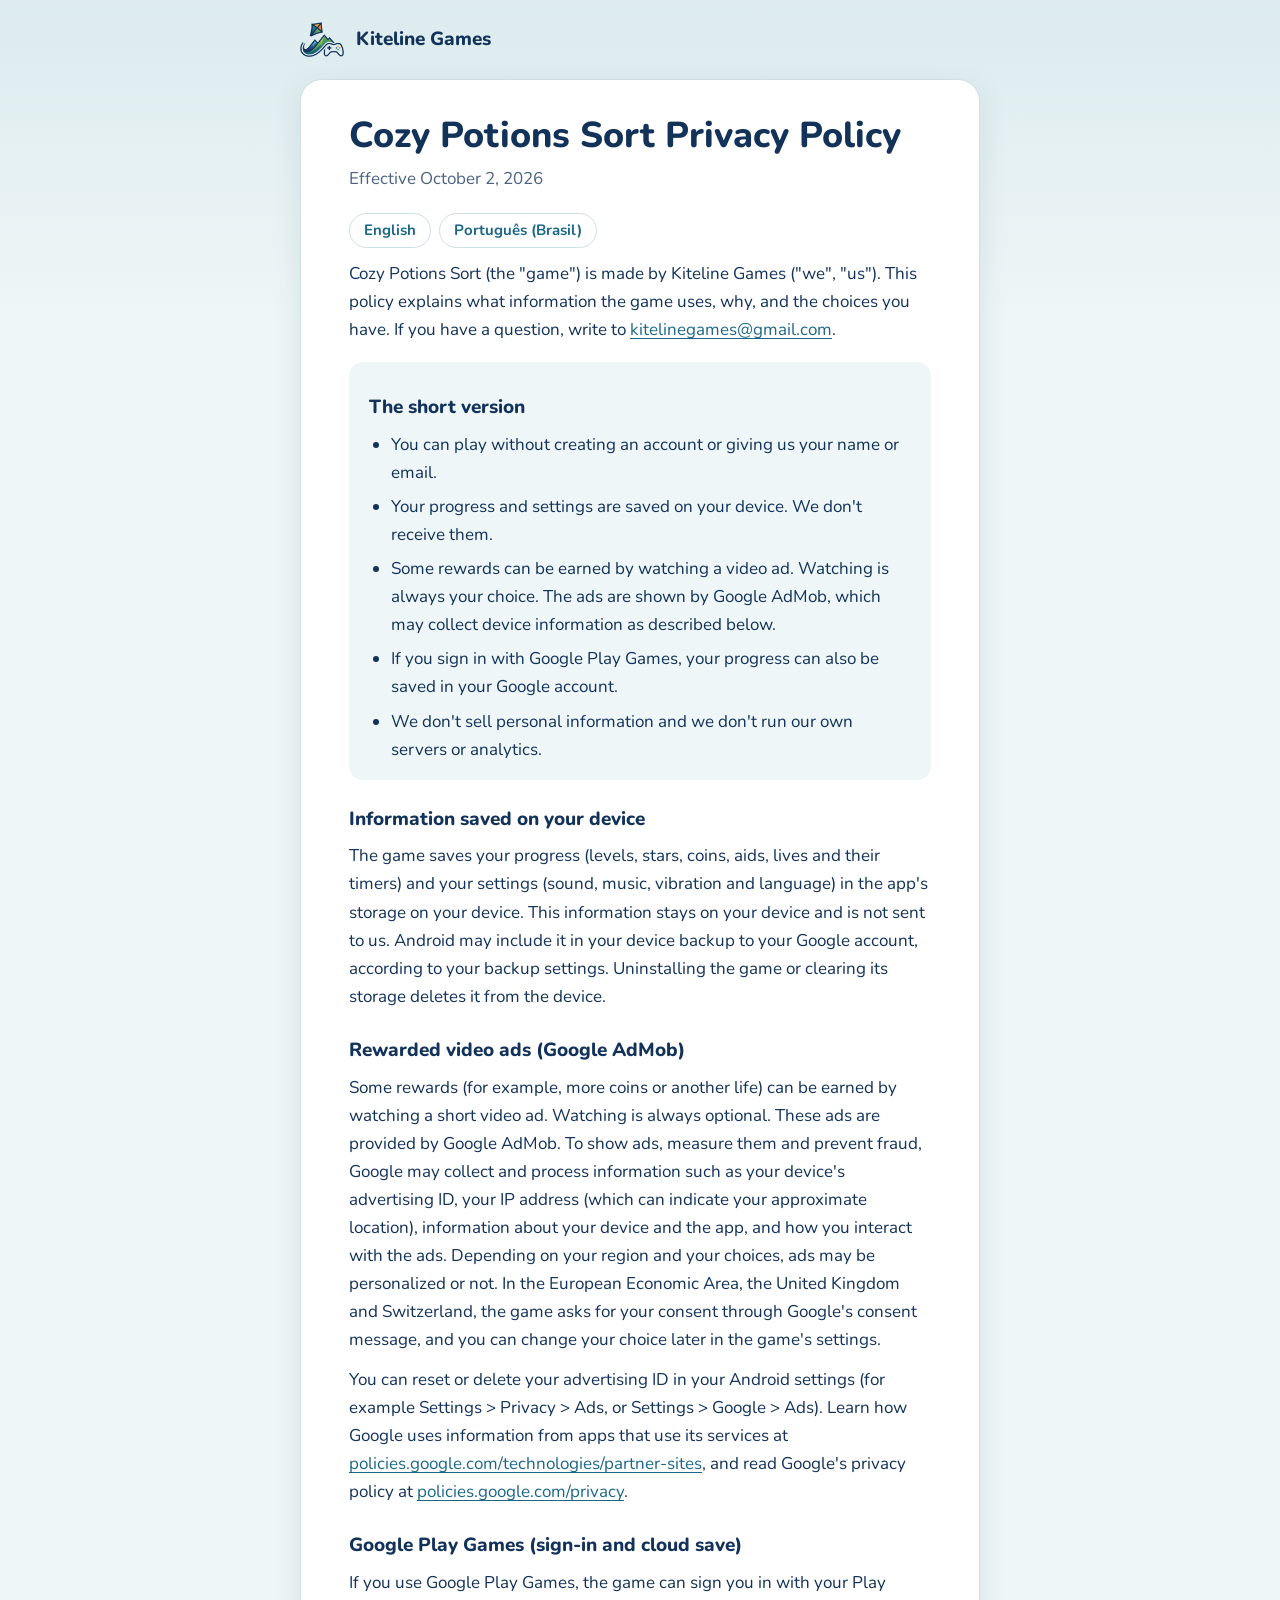
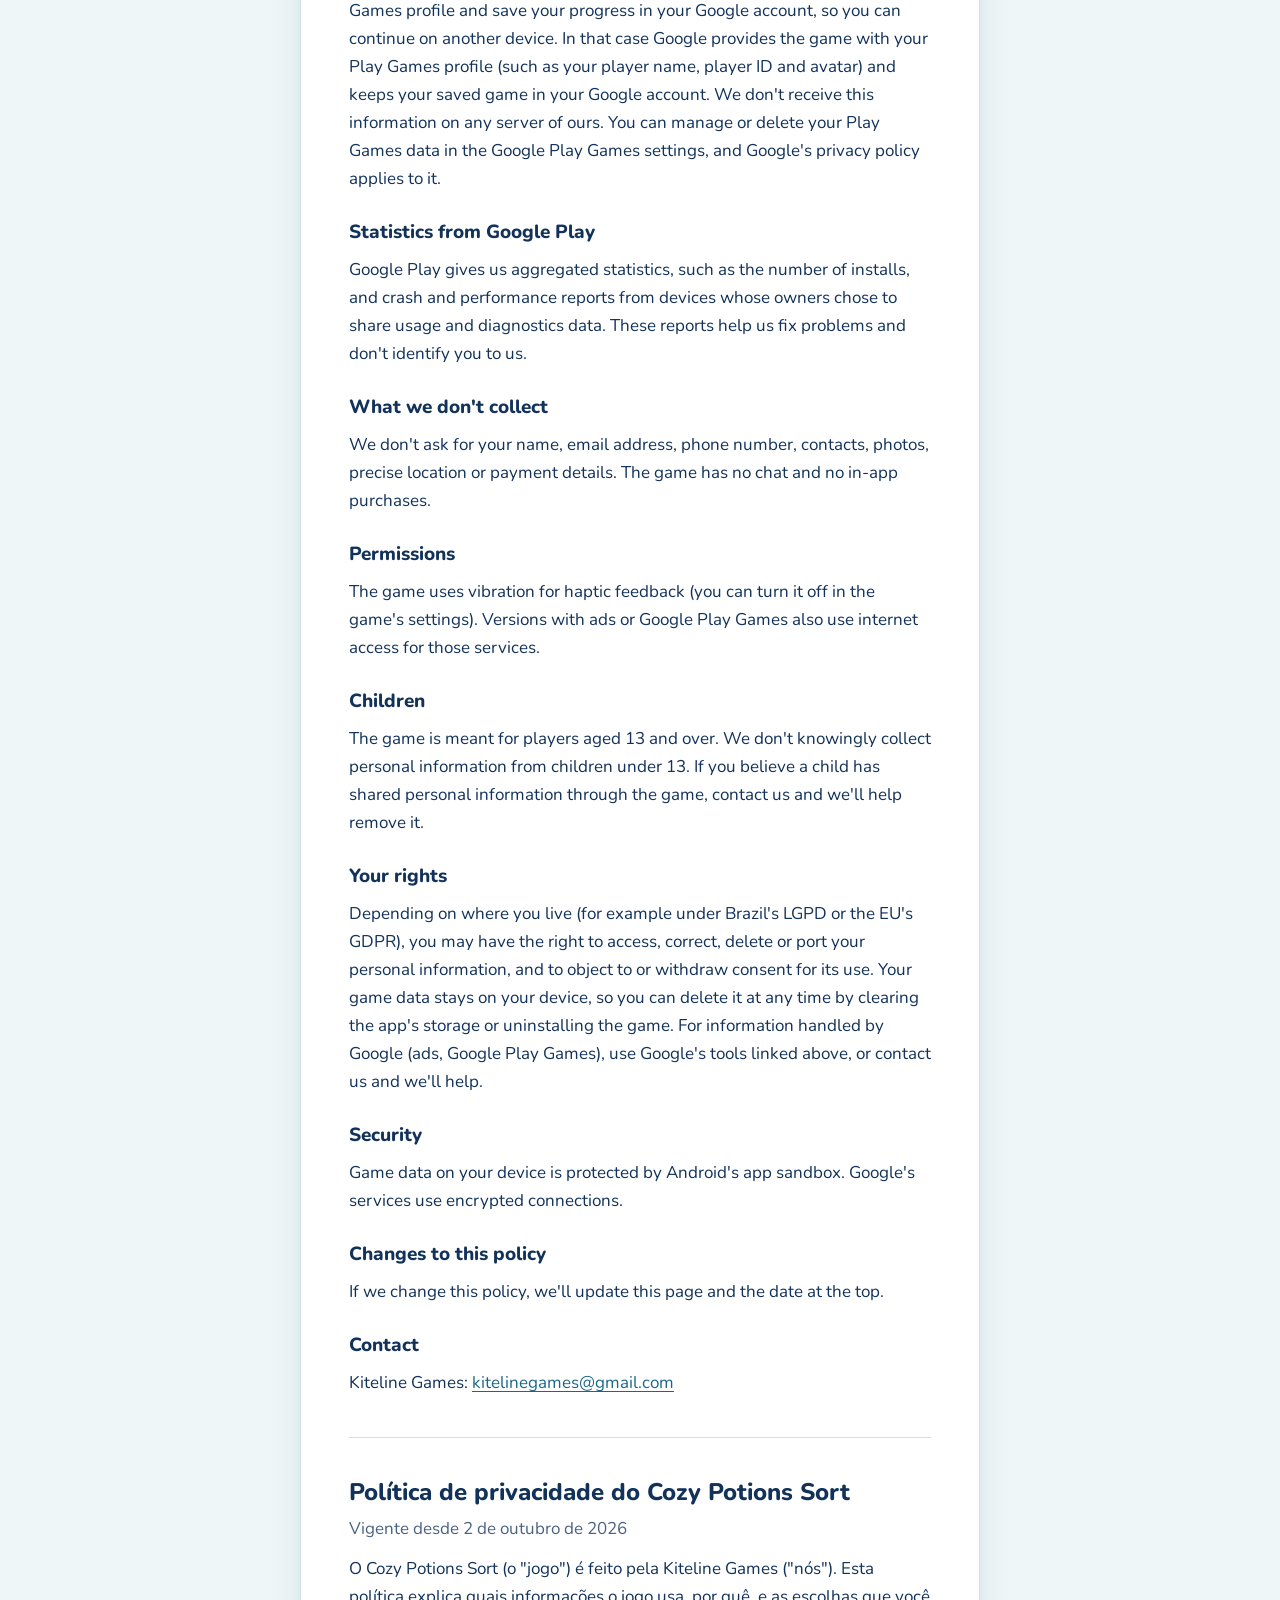
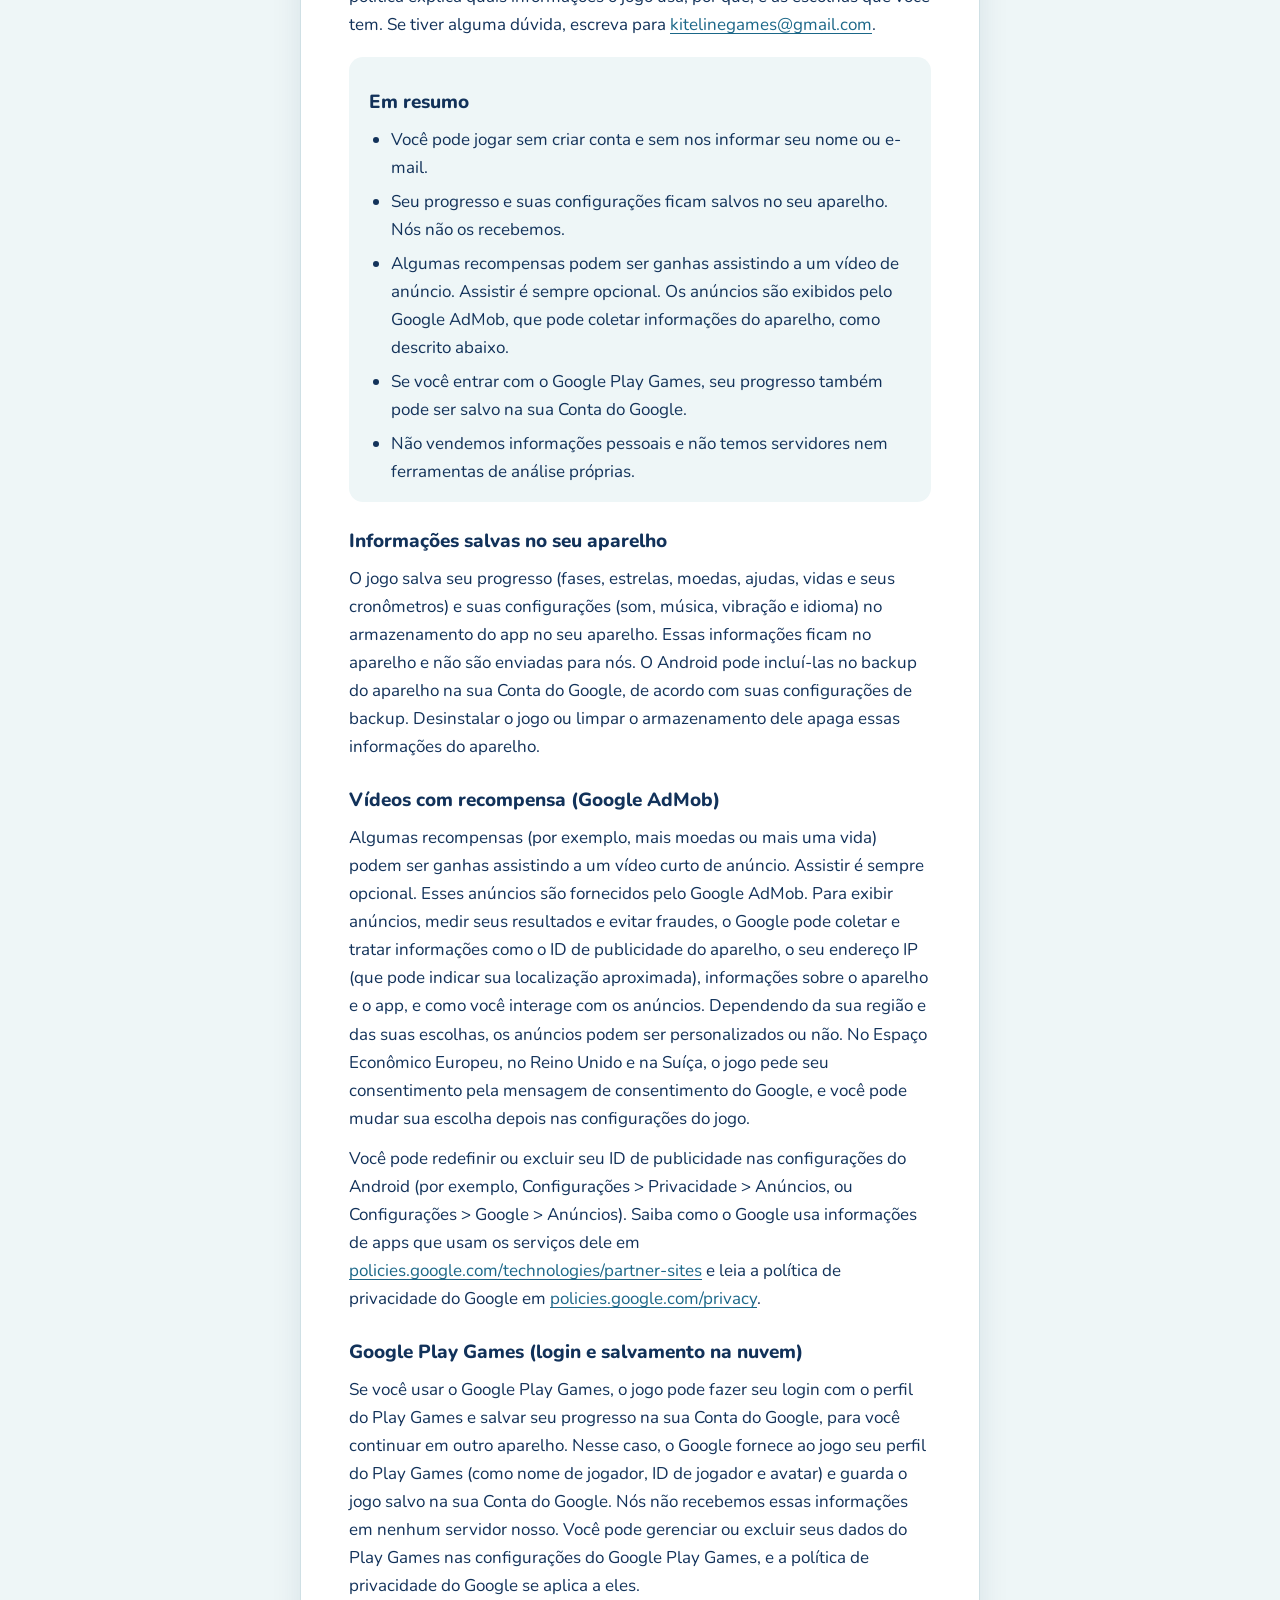
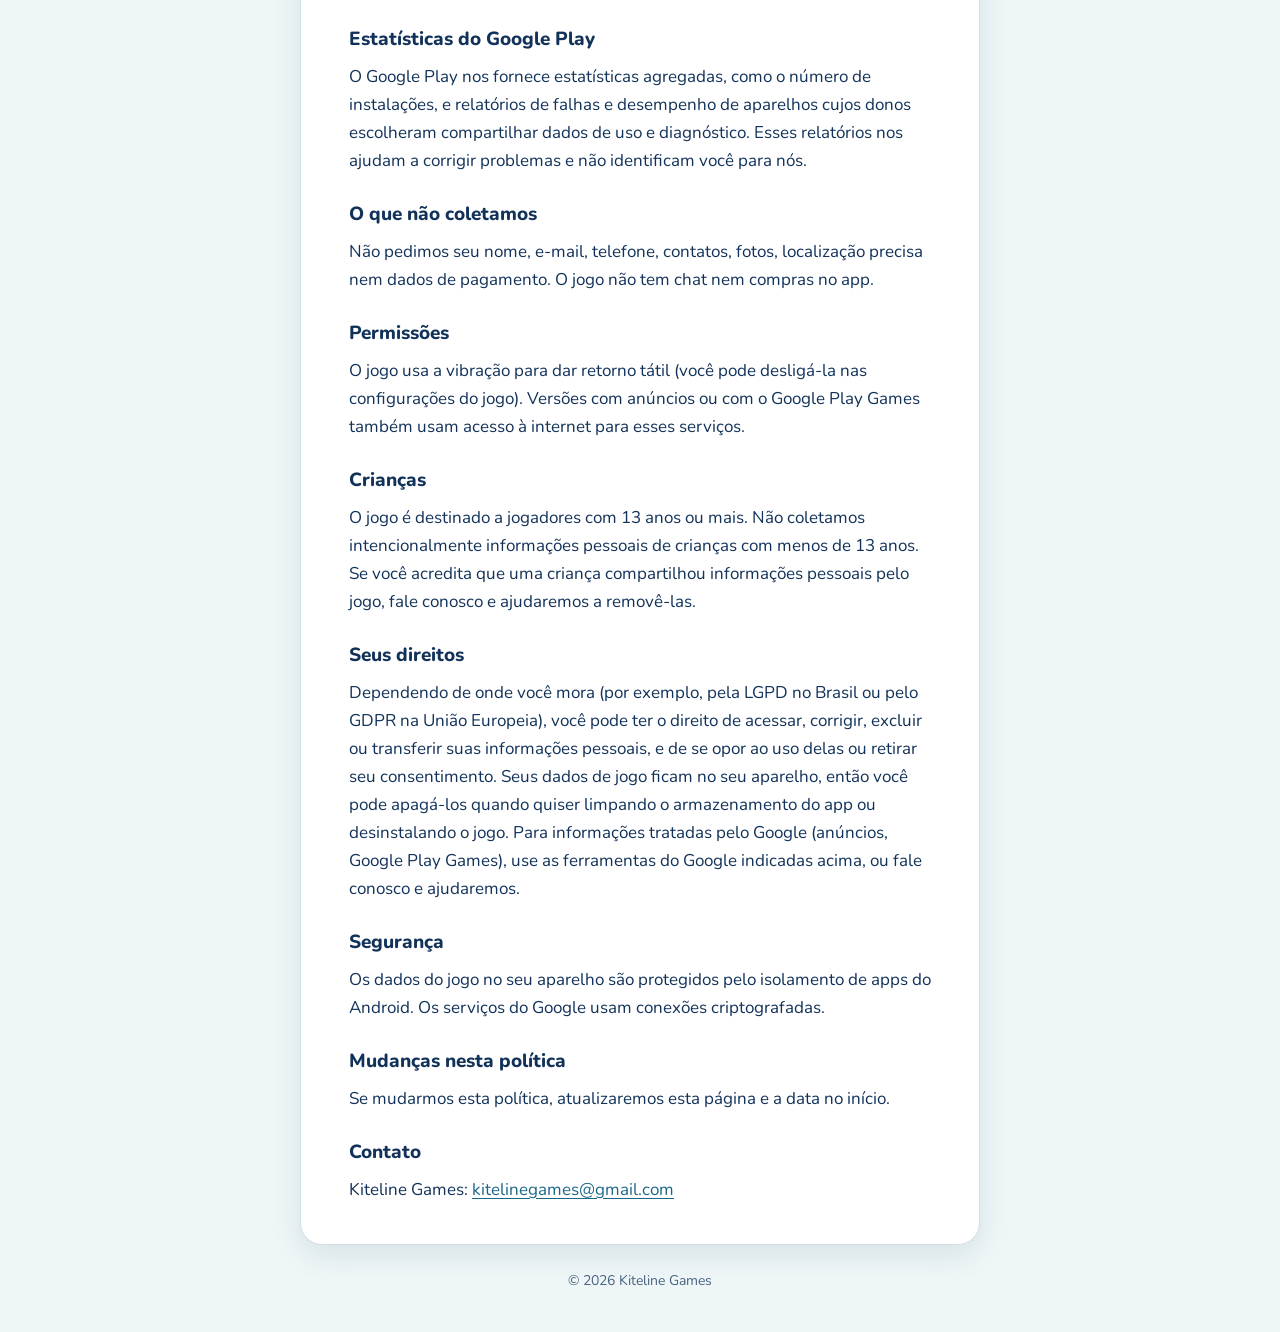
==== cozy-potions-sort/privacy.html @ bf302b7e "Add files via upload" ====
<!doctype html>
<html lang="en">
<head>
<meta charset="utf-8">
<meta name="viewport" content="width=device-width, initial-scale=1">
<title>Cozy Potions Sort Privacy Policy</title>
<meta name="description" content="Privacy policy of Cozy Potions Sort, a game by Kiteline Games. Política de privacidade em português.">
<link rel="icon" href="../favicon.png" type="image/png">
<link rel="stylesheet" href="../assets/site.css">
</head>
<body>
<div class="wrap narrow">
  <nav class="top"><img src="../assets/kiteline-mark.webp" width="44" height="35" alt=""><a href="../">Kiteline Games</a></nav>
  <main class="doc">
    <section id="en" lang="en">
      <h1>Cozy Potions Sort Privacy Policy</h1>
      <p class="date">Effective October 2, 2026</p>
      <div class="lang"><a href="#en">English</a><a href="#pt" hreflang="pt-BR" lang="pt-BR">Português (Brasil)</a></div>

      <p>Cozy Potions Sort (the "game") is made by Kiteline Games ("we", "us"). This policy explains what information the game uses, why, and the choices you have. If you have a question, write to <a href="mailto:kitelinegames@gmail.com">kitelinegames@gmail.com</a>.</p>

      <div class="summary">
        <h3>The short version</h3>
        <ul>
          <li>You can play without creating an account or giving us your name or email.</li>
          <li>Your progress and settings are saved on your device. We don't receive them.</li>
          <li>Some rewards can be earned by watching a video ad. Watching is always your choice. The ads are shown by Google AdMob, which may collect device information as described below.</li>
          <li>If you sign in with Google Play Games, your progress can also be saved in your Google account.</li>
          <li>We don't sell personal information and we don't run our own servers or analytics.</li>
        </ul>
      </div>

      <h3>Information saved on your device</h3>
      <p>The game saves your progress (levels, stars, coins, aids, lives and their timers) and your settings (sound, music, vibration and language) in the app's storage on your device. This information stays on your device and is not sent to us. Android may include it in your device backup to your Google account, according to your backup settings. Uninstalling the game or clearing its storage deletes it from the device.</p>

      <h3>Rewarded video ads (Google AdMob)</h3>
      <p>Some rewards (for example, more coins or another life) can be earned by watching a short video ad. Watching is always optional. These ads are provided by Google AdMob. To show ads, measure them and prevent fraud, Google may collect and process information such as your device's advertising ID, your IP address (which can indicate your approximate location), information about your device and the app, and how you interact with the ads. Depending on your region and your choices, ads may be personalized or not. In the European Economic Area, the United Kingdom and Switzerland, the game asks for your consent through Google's consent message, and you can change your choice later in the game's settings.</p>
      <p>You can reset or delete your advertising ID in your Android settings (for example Settings &gt; Privacy &gt; Ads, or Settings &gt; Google &gt; Ads). Learn how Google uses information from apps that use its services at <a href="https://policies.google.com/technologies/partner-sites">policies.google.com/technologies/partner-sites</a>, and read Google's privacy policy at <a href="https://policies.google.com/privacy">policies.google.com/privacy</a>.</p>

      <h3>Google Play Games (sign-in and cloud save)</h3>
      <p>If you use Google Play Games, the game can sign you in with your Play Games profile and save your progress in your Google account, so you can continue on another device. In that case Google provides the game with your Play Games profile (such as your player name, player ID and avatar) and keeps your saved game in your Google account. We don't receive this information on any server of ours. You can manage or delete your Play Games data in the Google Play Games settings, and Google's privacy policy applies to it.</p>

      <h3>Statistics from Google Play</h3>
      <p>Google Play gives us aggregated statistics, such as the number of installs, and crash and performance reports from devices whose owners chose to share usage and diagnostics data. These reports help us fix problems and don't identify you to us.</p>

      <h3>What we don't collect</h3>
      <p>We don't ask for your name, email address, phone number, contacts, photos, precise location or payment details. The game has no chat and no in-app purchases.</p>

      <h3>Permissions</h3>
      <p>The game uses vibration for haptic feedback (you can turn it off in the game's settings). Versions with ads or Google Play Games also use internet access for those services.</p>

      <h3>Children</h3>
      <p>The game is meant for players aged 13 and over. We don't knowingly collect personal information from children under 13. If you believe a child has shared personal information through the game, contact us and we'll help remove it.</p>

      <h3>Your rights</h3>
      <p>Depending on where you live (for example under Brazil's LGPD or the EU's GDPR), you may have the right to access, correct, delete or port your personal information, and to object to or withdraw consent for its use. Your game data stays on your device, so you can delete it at any time by clearing the app's storage or uninstalling the game. For information handled by Google (ads, Google Play Games), use Google's tools linked above, or contact us and we'll help.</p>

      <h3>Security</h3>
      <p>Game data on your device is protected by Android's app sandbox. Google's services use encrypted connections.</p>

      <h3>Changes to this policy</h3>
      <p>If we change this policy, we'll update this page and the date at the top.</p>

      <h3>Contact</h3>
      <p>Kiteline Games: <a href="mailto:kitelinegames@gmail.com">kitelinegames@gmail.com</a></p>
    </section>

    <section id="pt" lang="pt-BR">
      <h2>Política de privacidade do Cozy Potions Sort</h2>
      <p class="date">Vigente desde 2 de outubro de 2026</p>

      <p>O Cozy Potions Sort (o "jogo") é feito pela Kiteline Games ("nós"). Esta política explica quais informações o jogo usa, por quê, e as escolhas que você tem. Se tiver alguma dúvida, escreva para <a href="mailto:kitelinegames@gmail.com">kitelinegames@gmail.com</a>.</p>

      <div class="summary">
        <h3>Em resumo</h3>
        <ul>
          <li>Você pode jogar sem criar conta e sem nos informar seu nome ou e-mail.</li>
          <li>Seu progresso e suas configurações ficam salvos no seu aparelho. Nós não os recebemos.</li>
          <li>Algumas recompensas podem ser ganhas assistindo a um vídeo de anúncio. Assistir é sempre opcional. Os anúncios são exibidos pelo Google AdMob, que pode coletar informações do aparelho, como descrito abaixo.</li>
          <li>Se você entrar com o Google Play Games, seu progresso também pode ser salvo na sua Conta do Google.</li>
          <li>Não vendemos informações pessoais e não temos servidores nem ferramentas de análise próprias.</li>
        </ul>
      </div>

      <h3>Informações salvas no seu aparelho</h3>
      <p>O jogo salva seu progresso (fases, estrelas, moedas, ajudas, vidas e seus cronômetros) e suas configurações (som, música, vibração e idioma) no armazenamento do app no seu aparelho. Essas informações ficam no aparelho e não são enviadas para nós. O Android pode incluí-las no backup do aparelho na sua Conta do Google, de acordo com suas configurações de backup. Desinstalar o jogo ou limpar o armazenamento dele apaga essas informações do aparelho.</p>

      <h3>Vídeos com recompensa (Google AdMob)</h3>
      <p>Algumas recompensas (por exemplo, mais moedas ou mais uma vida) podem ser ganhas assistindo a um vídeo curto de anúncio. Assistir é sempre opcional. Esses anúncios são fornecidos pelo Google AdMob. Para exibir anúncios, medir seus resultados e evitar fraudes, o Google pode coletar e tratar informações como o ID de publicidade do aparelho, o seu endereço IP (que pode indicar sua localização aproximada), informações sobre o aparelho e o app, e como você interage com os anúncios. Dependendo da sua região e das suas escolhas, os anúncios podem ser personalizados ou não. No Espaço Econômico Europeu, no Reino Unido e na Suíça, o jogo pede seu consentimento pela mensagem de consentimento do Google, e você pode mudar sua escolha depois nas configurações do jogo.</p>
      <p>Você pode redefinir ou excluir seu ID de publicidade nas configurações do Android (por exemplo, Configurações &gt; Privacidade &gt; Anúncios, ou Configurações &gt; Google &gt; Anúncios). Saiba como o Google usa informações de apps que usam os serviços dele em <a href="https://policies.google.com/technologies/partner-sites?hl=pt-BR">policies.google.com/technologies/partner-sites</a> e leia a política de privacidade do Google em <a href="https://policies.google.com/privacy?hl=pt-BR">policies.google.com/privacy</a>.</p>

      <h3>Google Play Games (login e salvamento na nuvem)</h3>
      <p>Se você usar o Google Play Games, o jogo pode fazer seu login com o perfil do Play Games e salvar seu progresso na sua Conta do Google, para você continuar em outro aparelho. Nesse caso, o Google fornece ao jogo seu perfil do Play Games (como nome de jogador, ID de jogador e avatar) e guarda o jogo salvo na sua Conta do Google. Nós não recebemos essas informações em nenhum servidor nosso. Você pode gerenciar ou excluir seus dados do Play Games nas configurações do Google Play Games, e a política de privacidade do Google se aplica a eles.</p>

      <h3>Estatísticas do Google Play</h3>
      <p>O Google Play nos fornece estatísticas agregadas, como o número de instalações, e relatórios de falhas e desempenho de aparelhos cujos donos escolheram compartilhar dados de uso e diagnóstico. Esses relatórios nos ajudam a corrigir problemas e não identificam você para nós.</p>

      <h3>O que não coletamos</h3>
      <p>Não pedimos seu nome, e-mail, telefone, contatos, fotos, localização precisa nem dados de pagamento. O jogo não tem chat nem compras no app.</p>

      <h3>Permissões</h3>
      <p>O jogo usa a vibração para dar retorno tátil (você pode desligá-la nas configurações do jogo). Versões com anúncios ou com o Google Play Games também usam acesso à internet para esses serviços.</p>

      <h3>Crianças</h3>
      <p>O jogo é destinado a jogadores com 13 anos ou mais. Não coletamos intencionalmente informações pessoais de crianças com menos de 13 anos. Se você acredita que uma criança compartilhou informações pessoais pelo jogo, fale conosco e ajudaremos a removê-las.</p>

      <h3>Seus direitos</h3>
      <p>Dependendo de onde você mora (por exemplo, pela LGPD no Brasil ou pelo GDPR na União Europeia), você pode ter o direito de acessar, corrigir, excluir ou transferir suas informações pessoais, e de se opor ao uso delas ou retirar seu consentimento. Seus dados de jogo ficam no seu aparelho, então você pode apagá-los quando quiser limpando o armazenamento do app ou desinstalando o jogo. Para informações tratadas pelo Google (anúncios, Google Play Games), use as ferramentas do Google indicadas acima, ou fale conosco e ajudaremos.</p>

      <h3>Segurança</h3>
      <p>Os dados do jogo no seu aparelho são protegidos pelo isolamento de apps do Android. Os serviços do Google usam conexões criptografadas.</p>

      <h3>Mudanças nesta política</h3>
      <p>Se mudarmos esta política, atualizaremos esta página e a data no início.</p>

      <h3>Contato</h3>
      <p>Kiteline Games: <a href="mailto:kitelinegames@gmail.com">kitelinegames@gmail.com</a></p>
    </section>
  </main>
  <footer>© 2026 Kiteline Games</footer>
</div>
</body>
</html>
---- assets/site.css ----
/* Kiteline Games site (GitHub Pages). Colours from the Kiteline logo: navy outline, teal, green, kite orange. */
@font-face { font-family: 'Nunito'; font-weight: 400; font-style: normal; font-display: swap; src: url(fonts/nunito-400.woff2) format('woff2'); }
@font-face { font-family: 'Nunito'; font-weight: 700; font-style: normal; font-display: swap; src: url(fonts/nunito-700.woff2) format('woff2'); }
@font-face { font-family: 'Nunito'; font-weight: 800; font-style: normal; font-display: swap; src: url(fonts/nunito-800.woff2) format('woff2'); }
@font-face { font-family: 'Lilita One'; font-weight: 400; font-style: normal; font-display: swap; src: url(fonts/lilita-one-400.woff2) format('woff2'); }

:root {
  --bg: #eef6f7; --bg-deep: #dcebee; --card: #ffffff; --ink: #12325a; --ink-soft: #4a6382; --line: #cfe0e5;
  --link: #1b6788; --accent: #f29a26; --green: #4f9a3f; --shadow: 0 10px 30px rgba(18, 50, 90, .10);
  color-scheme: light;
}
@media (prefers-color-scheme: dark) {
  :root { --bg: #0e1a2b; --bg-deep: #0a1422; --card: #142640; --ink: #e9f1f6; --ink-soft: #a9bdd0; --line: #24395a;
          --link: #7cc6e6; --accent: #f6ad4c; --green: #8cc97c; --shadow: 0 10px 30px rgba(0, 0, 0, .35); color-scheme: dark; }
}

*, *::before, *::after { box-sizing: border-box; }
html { -webkit-text-size-adjust: 100%; }
body {
  margin: 0; background: linear-gradient(180deg, var(--bg-deep) 0, var(--bg) 320px) var(--bg); color: var(--ink);
  font: 400 17px/1.65 'Nunito', 'Segoe UI', Roboto, Helvetica, Arial, sans-serif;
}
a { color: var(--link); text-underline-offset: 3px; }
a:hover { text-decoration-thickness: 2px; }
img { max-width: 100%; height: auto; display: block; }
h1, h2, h3 { line-height: 1.2; text-wrap: balance; margin: 0; }
.wrap { max-width: 960px; margin: 0 auto; padding-inline: 20px; }
.narrow { max-width: 720px; }

/* home */
.hero { text-align: center; padding-block: 56px 28px; display: grid; justify-items: center; gap: 14px; }
.hero img { width: 168px; }
.hero h1 { font-weight: 800; font-size: clamp(34px, 6vw, 48px); letter-spacing: .5px; }
.hero p { margin: 0; color: var(--ink-soft); font-size: 19px; }

.game {
  background: var(--card); border: 1px solid var(--line); border-radius: 22px; box-shadow: var(--shadow);
  padding: 28px; display: grid; grid-template-columns: minmax(0, 1fr) auto; gap: 28px; align-items: center;
}
.game-head { display: flex; gap: 18px; align-items: center; }
.game-head img { width: 96px; height: 96px; border-radius: 22px; box-shadow: 0 4px 12px rgba(18, 50, 90, .18); }
.game h2 { font-family: 'Lilita One', 'Nunito', sans-serif; font-weight: 400; font-size: 34px; letter-spacing: .3px; }
.chip { display: inline-flex; align-items: center; gap: 8px; margin-top: 6px; font-weight: 700; font-size: 14px; color: var(--ink-soft); }
.chip::before { content: ""; width: 9px; height: 9px; border-radius: 50%; background: var(--accent); }
.game p { margin: 16px 0 0; }
.links { display: flex; flex-wrap: wrap; gap: 8px 20px; margin-top: 16px; font-weight: 700; }
.shots { display: flex; gap: 12px; }
.shots img { width: 168px; border-radius: 16px; border: 1px solid var(--line); }

.contact { text-align: center; padding-block: 40px 8px; color: var(--ink-soft); }
.contact strong { color: var(--ink); }
footer { text-align: center; padding-block: 24px 40px; color: var(--ink-soft); font-size: 14px; }

/* policy */
.top { display: flex; align-items: center; gap: 12px; padding-block: 22px; }
.top img { width: 44px; }
.top a { color: var(--ink); text-decoration: none; font-weight: 800; font-size: 19px; }
.doc { background: var(--card); border: 1px solid var(--line); border-radius: 22px; box-shadow: var(--shadow); padding: 34px clamp(20px, 5vw, 48px) 40px; }
.doc h1 { font-weight: 800; font-size: clamp(28px, 5vw, 36px); }
.doc .date { color: var(--ink-soft); margin: 8px 0 0; }
.lang { display: flex; flex-wrap: wrap; gap: 8px; margin: 20px 0 6px; }
.lang a { border: 1px solid var(--line); border-radius: 999px; padding: 4px 14px; font-weight: 700; font-size: 15px; text-decoration: none; }
.doc section + section { border-top: 1px solid var(--line); margin-top: 40px; padding-top: 32px; }
.doc h2 { font-weight: 800; font-size: 24px; margin-top: 8px; }
.doc h3 { font-weight: 800; font-size: 19px; margin-top: 28px; }
.doc p, .doc ul { margin: 12px 0 0; }
.doc ul { padding-left: 22px; }
.doc li + li { margin-top: 6px; }
.summary { background: var(--bg); border-radius: 14px; padding: 6px 20px 16px; margin-top: 18px; }

@media (max-width: 760px) {
  .game { grid-template-columns: minmax(0, 1fr); padding: 22px; }
  .game-head { gap: 14px; }
  .game-head img { width: 72px; height: 72px; border-radius: 18px; }
  .game h2 { font-size: 28px; }
  .chip { font-size: 13px; white-space: nowrap; }
  .shots { justify-content: center; }
  .shots img { width: calc(50% - 6px); max-width: 190px; }
}

@media (max-width: 359px) {
  .chip { white-space: normal; }
}
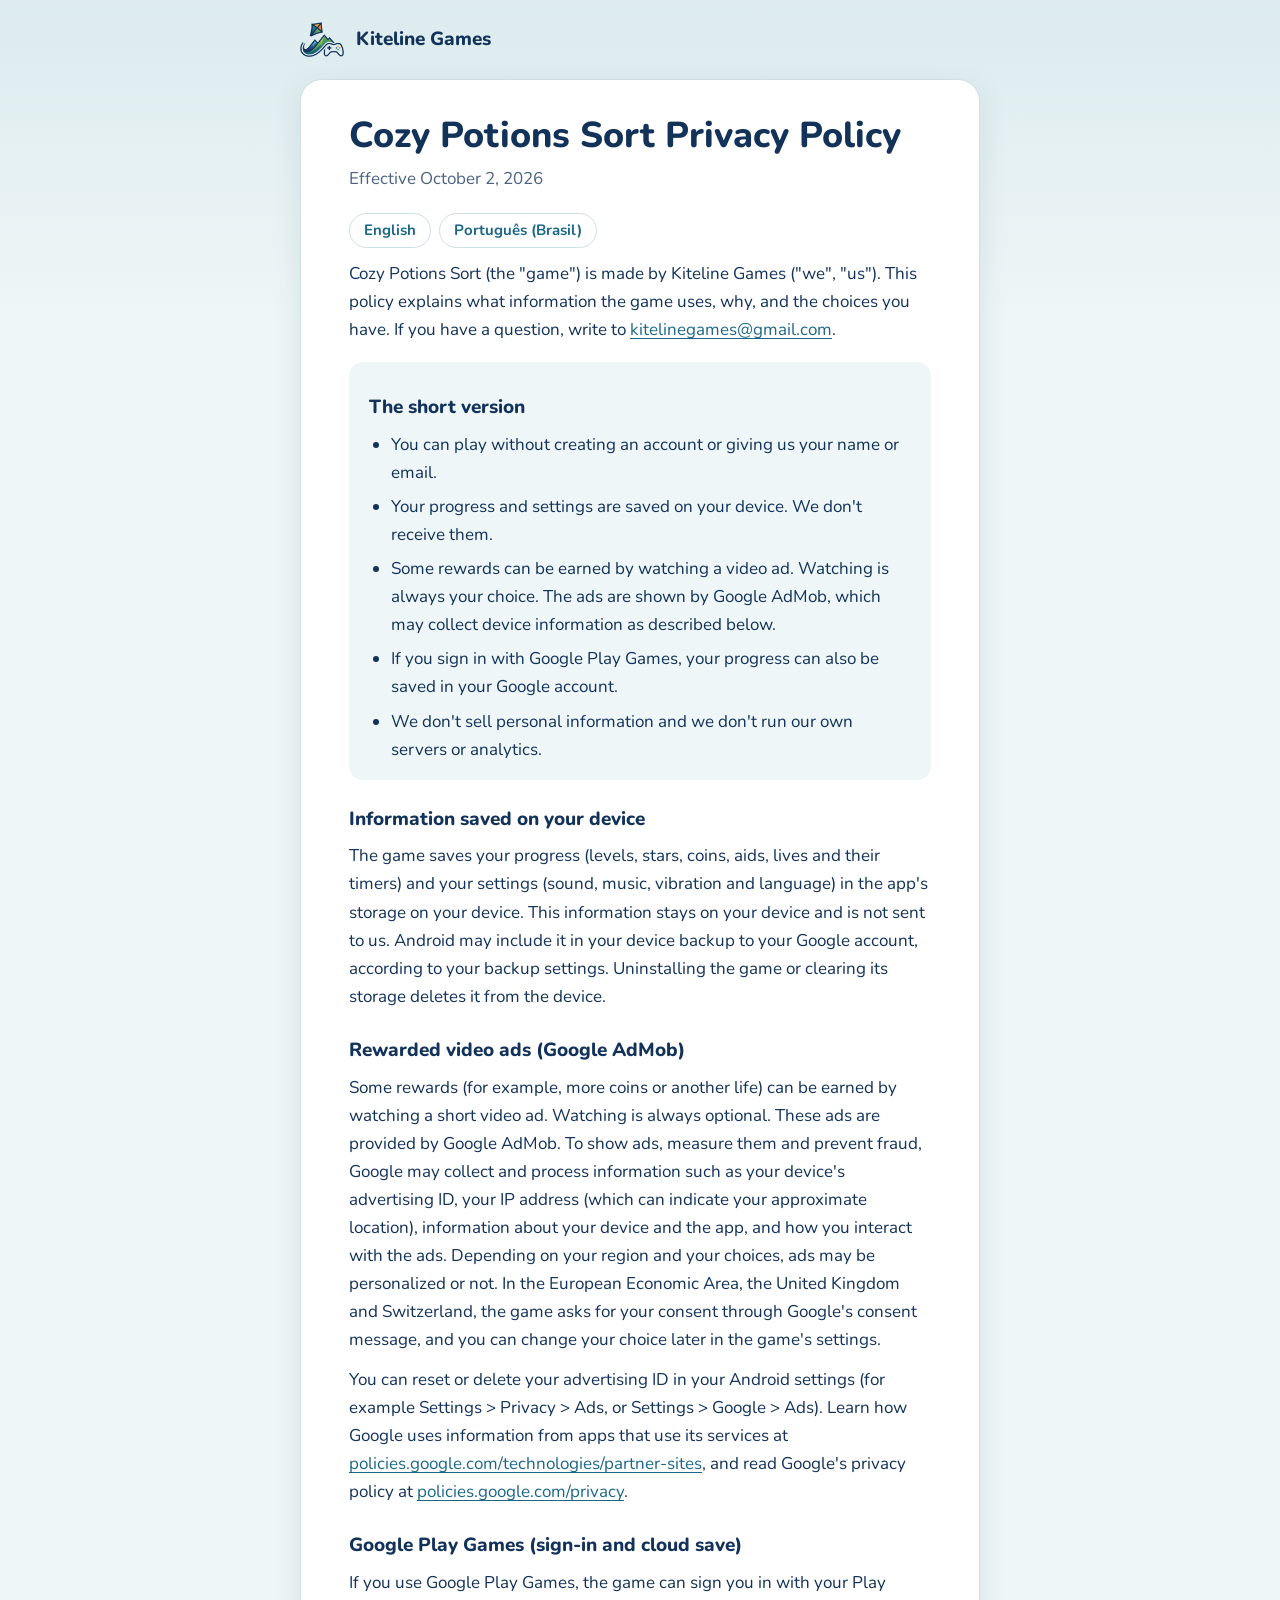
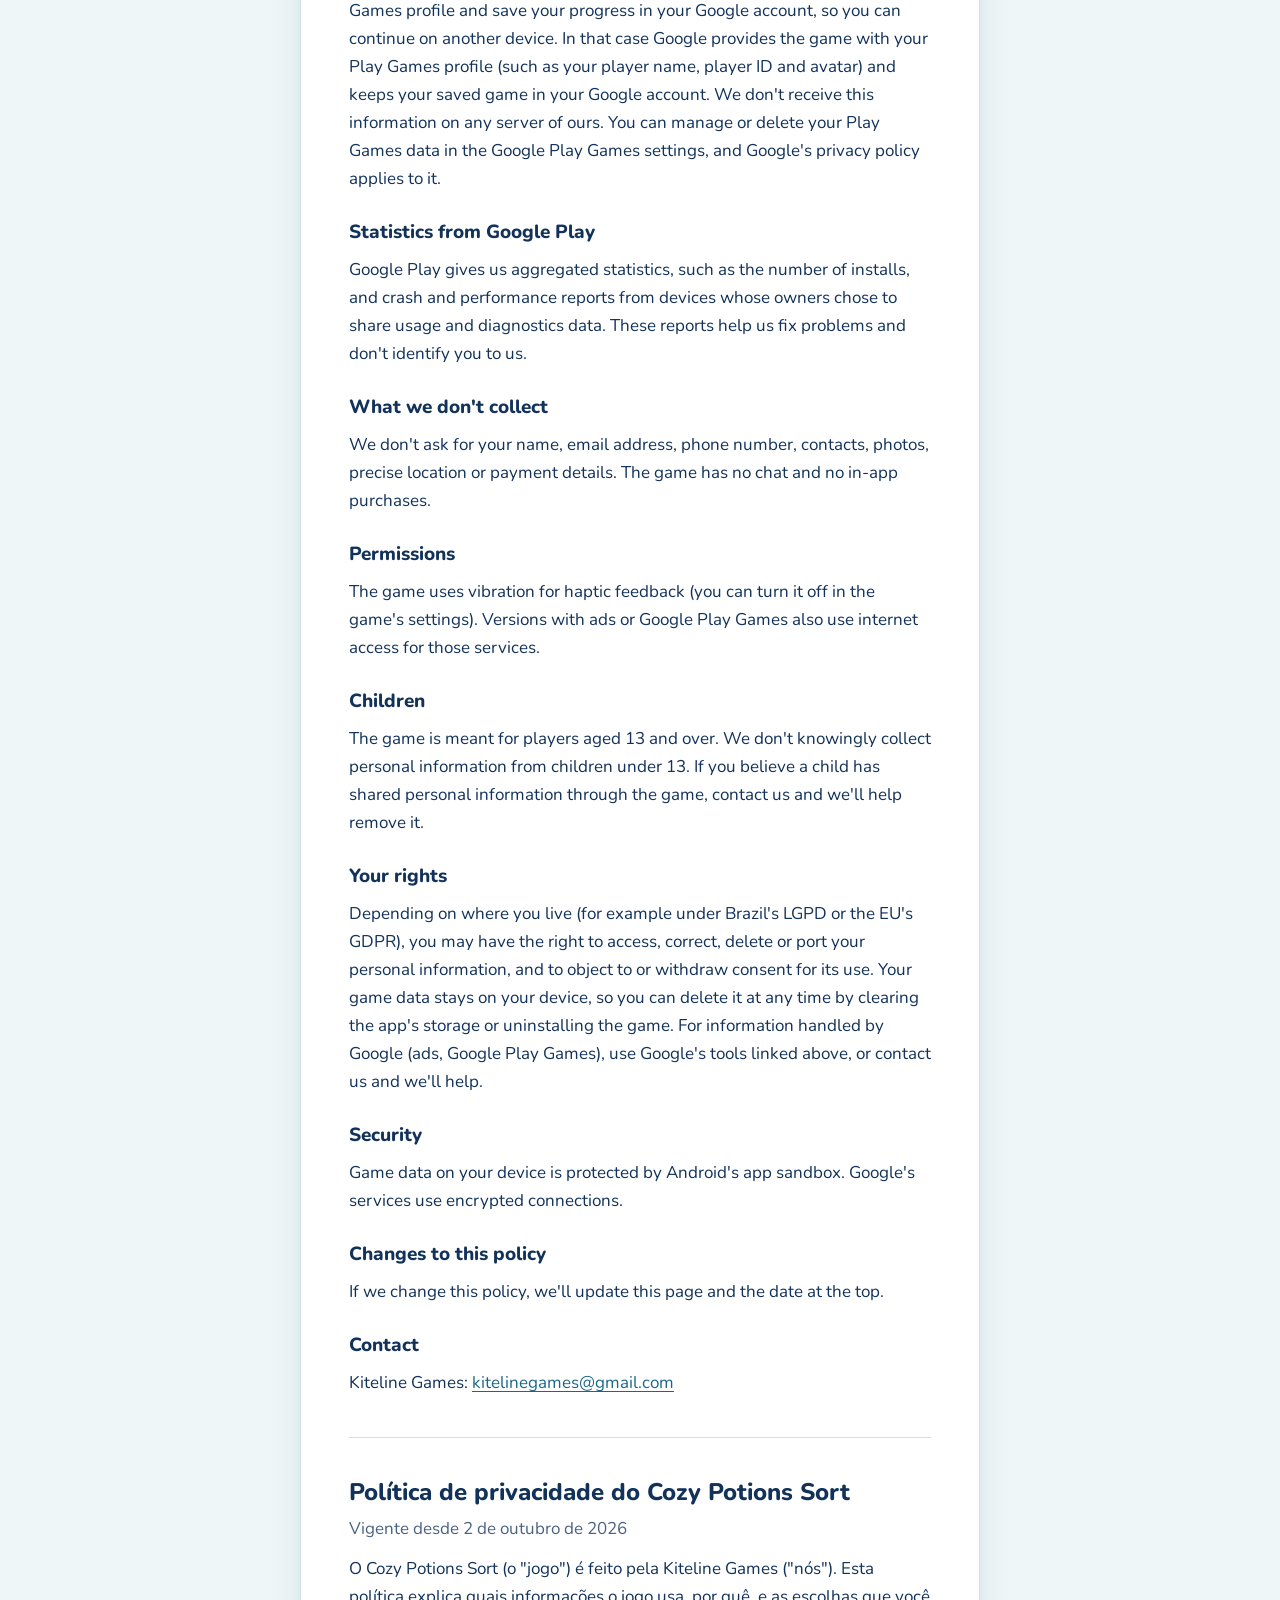
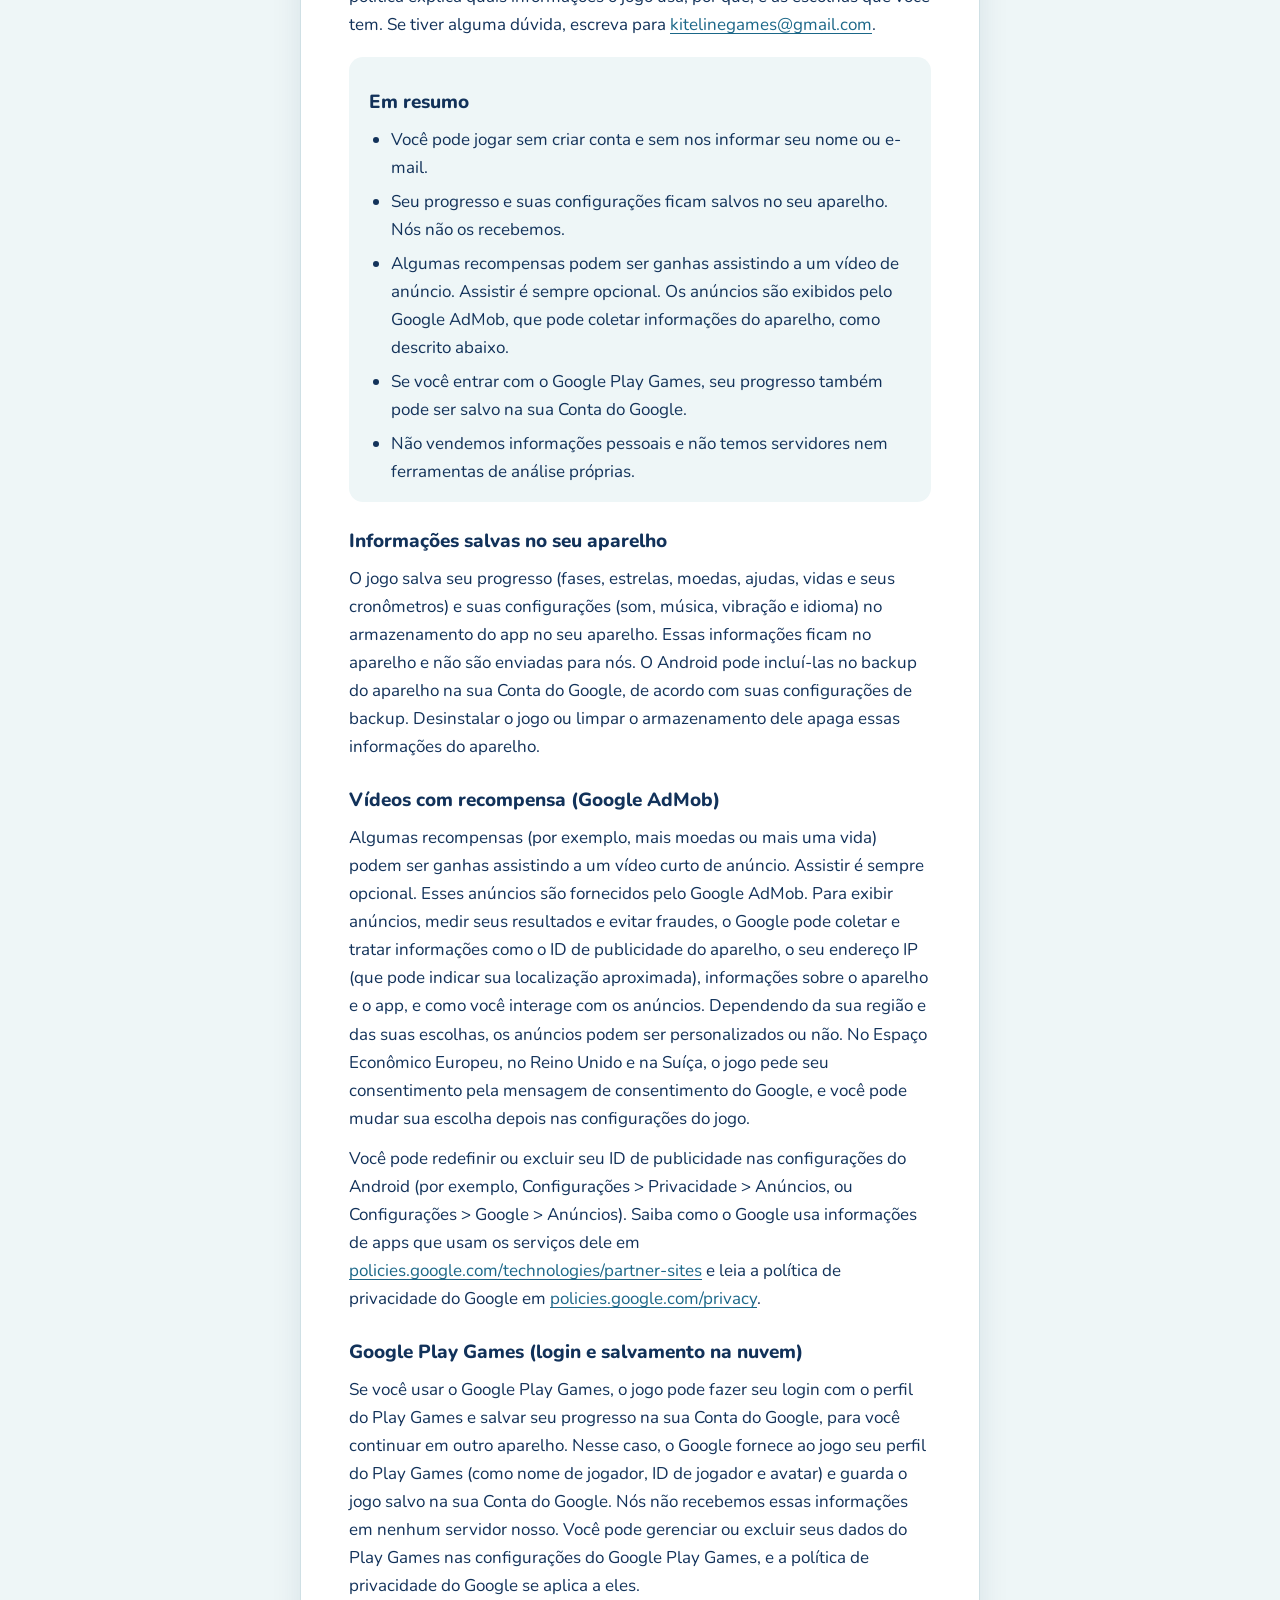
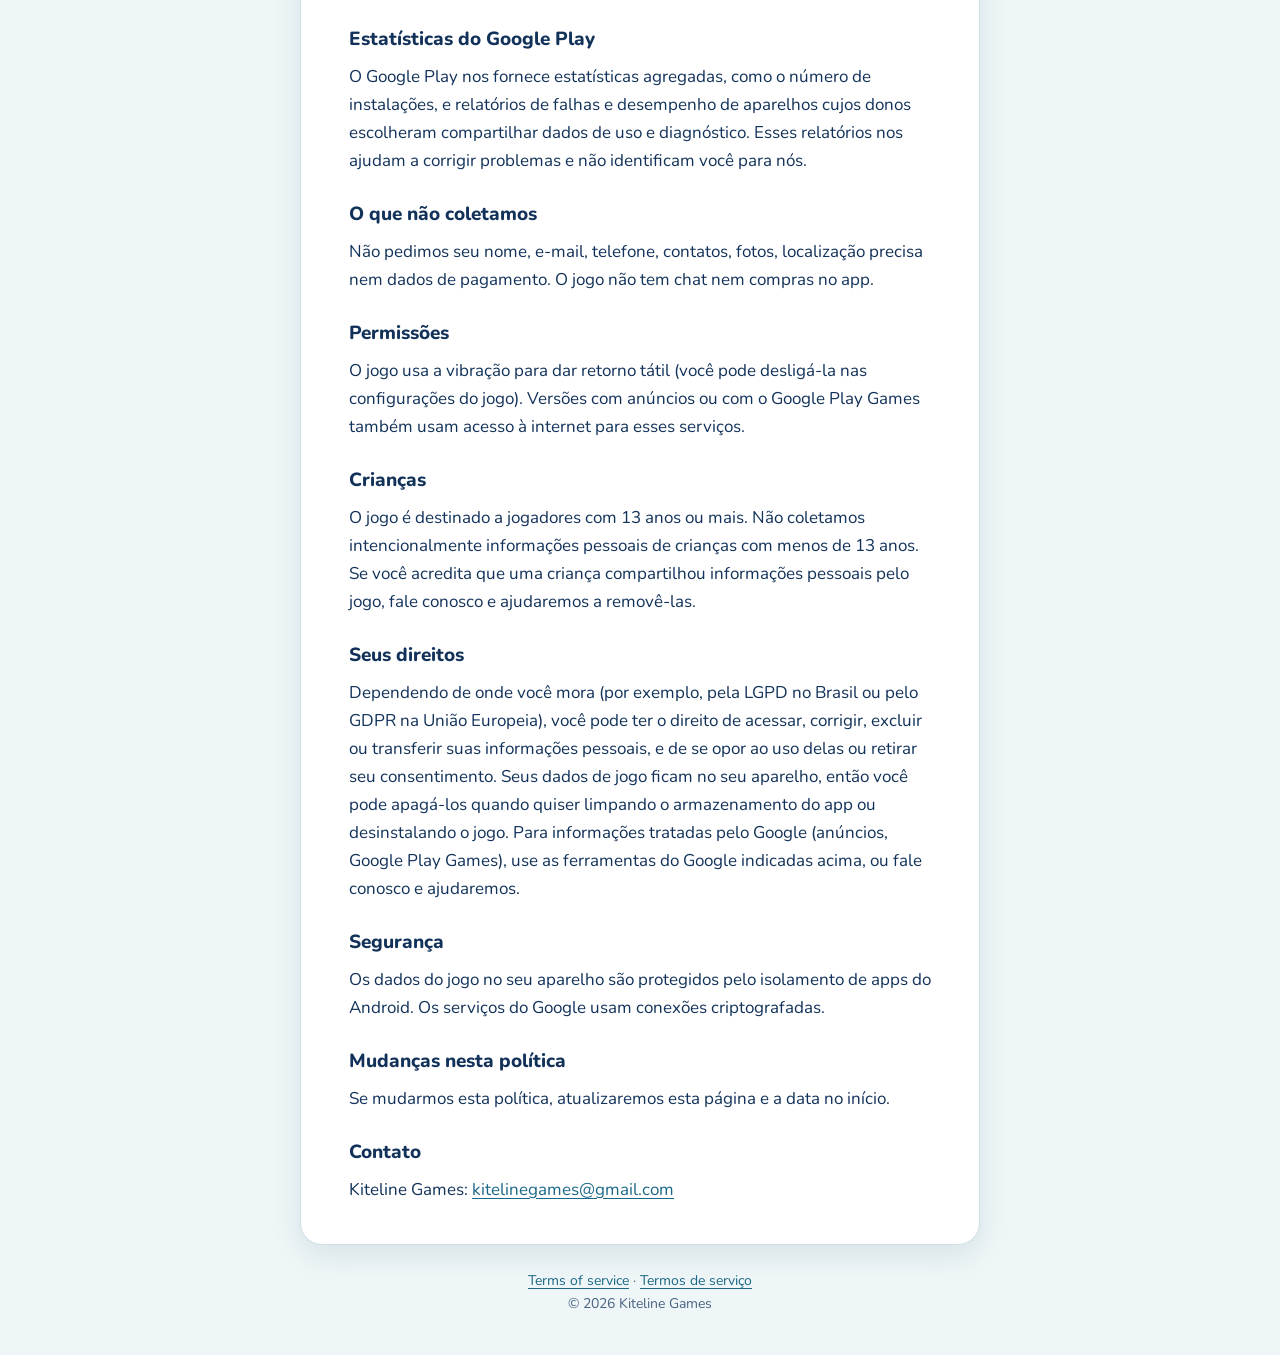
==== commit 2676e675: "Add files via upload" ====
--- a/cozy-potions-sort/privacy.html
+++ b/cozy-potions-sort/privacy.html
@@ -117,7 +117,7 @@
       <p>Kiteline Games: <a href="mailto:kitelinegames@gmail.com">kitelinegames@gmail.com</a></p>
     </section>
   </main>
-  <footer>© 2026 Kiteline Games</footer>
+  <footer><a href="terms.html">Terms of service</a> · <a href="terms.html#pt" hreflang="pt-BR" lang="pt-BR">Termos de serviço</a><br>© 2026 Kiteline Games</footer>
 </div>
 </body>
 </html>
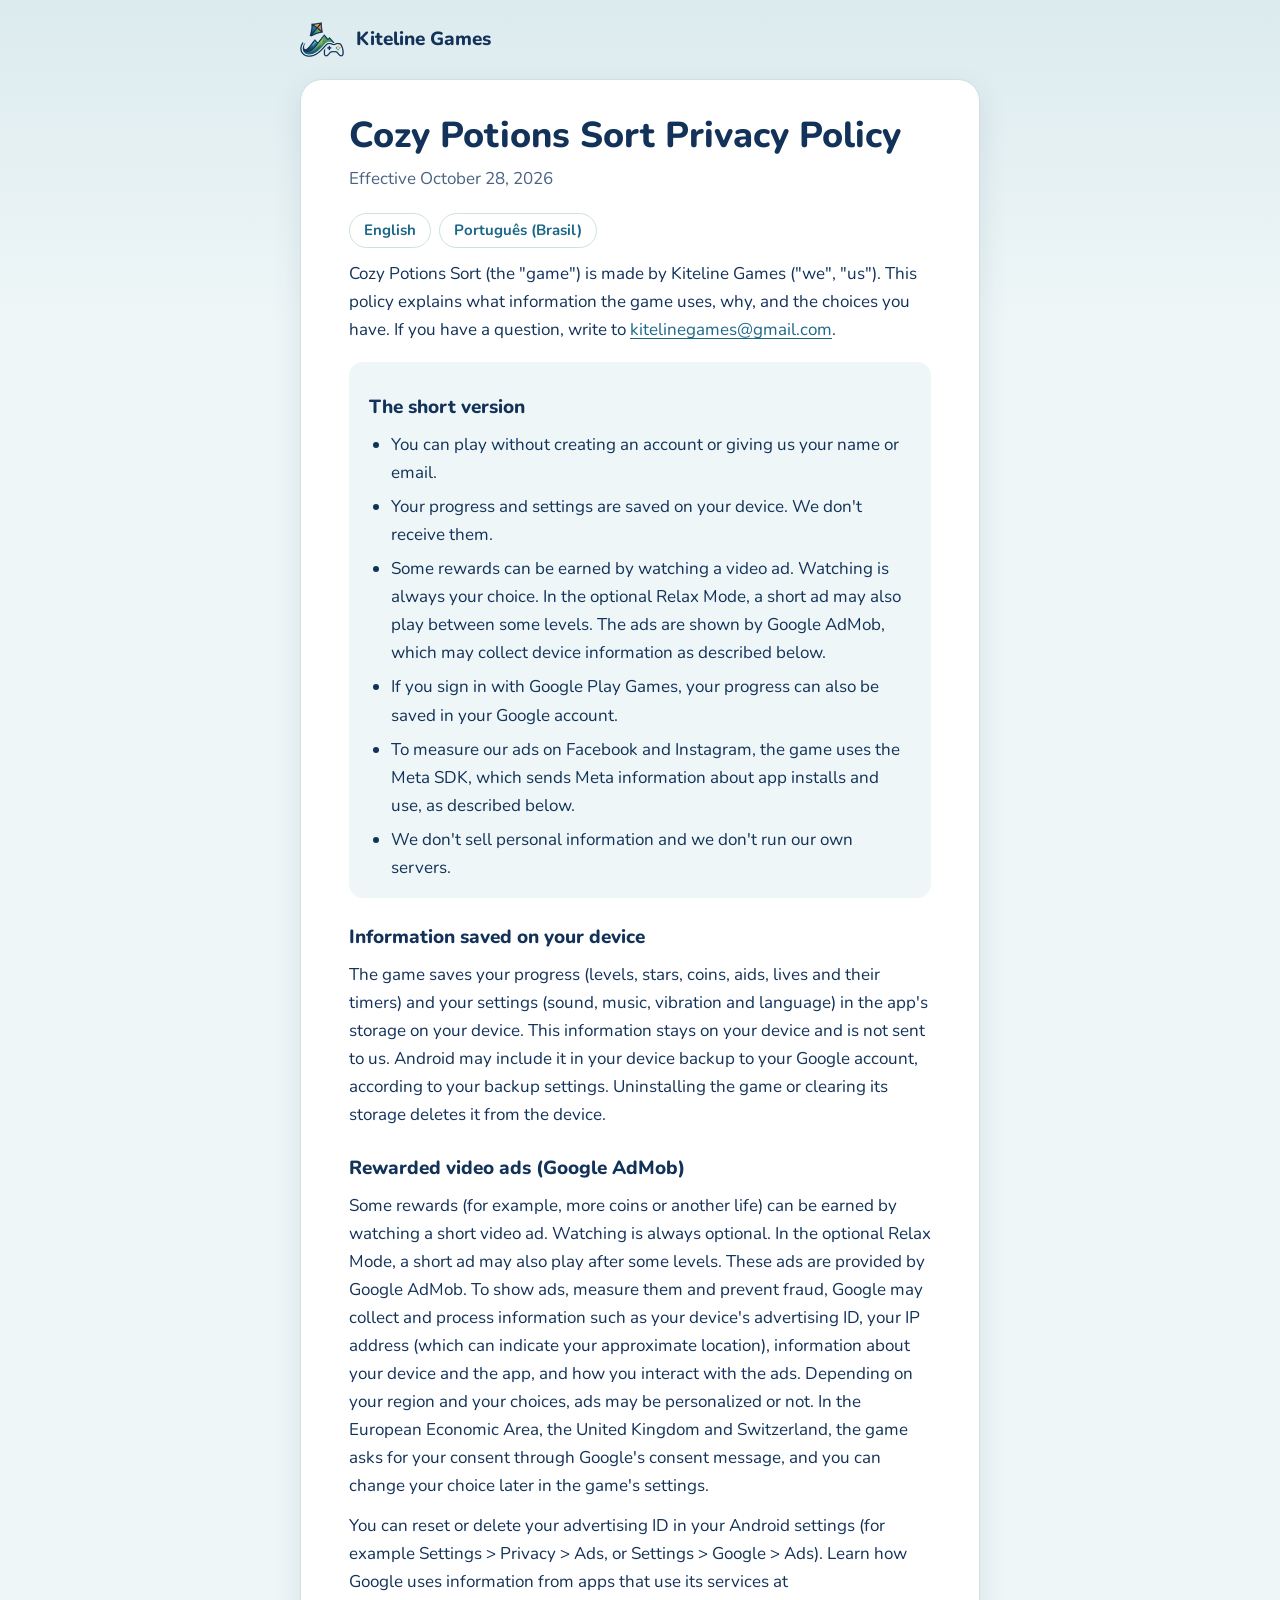
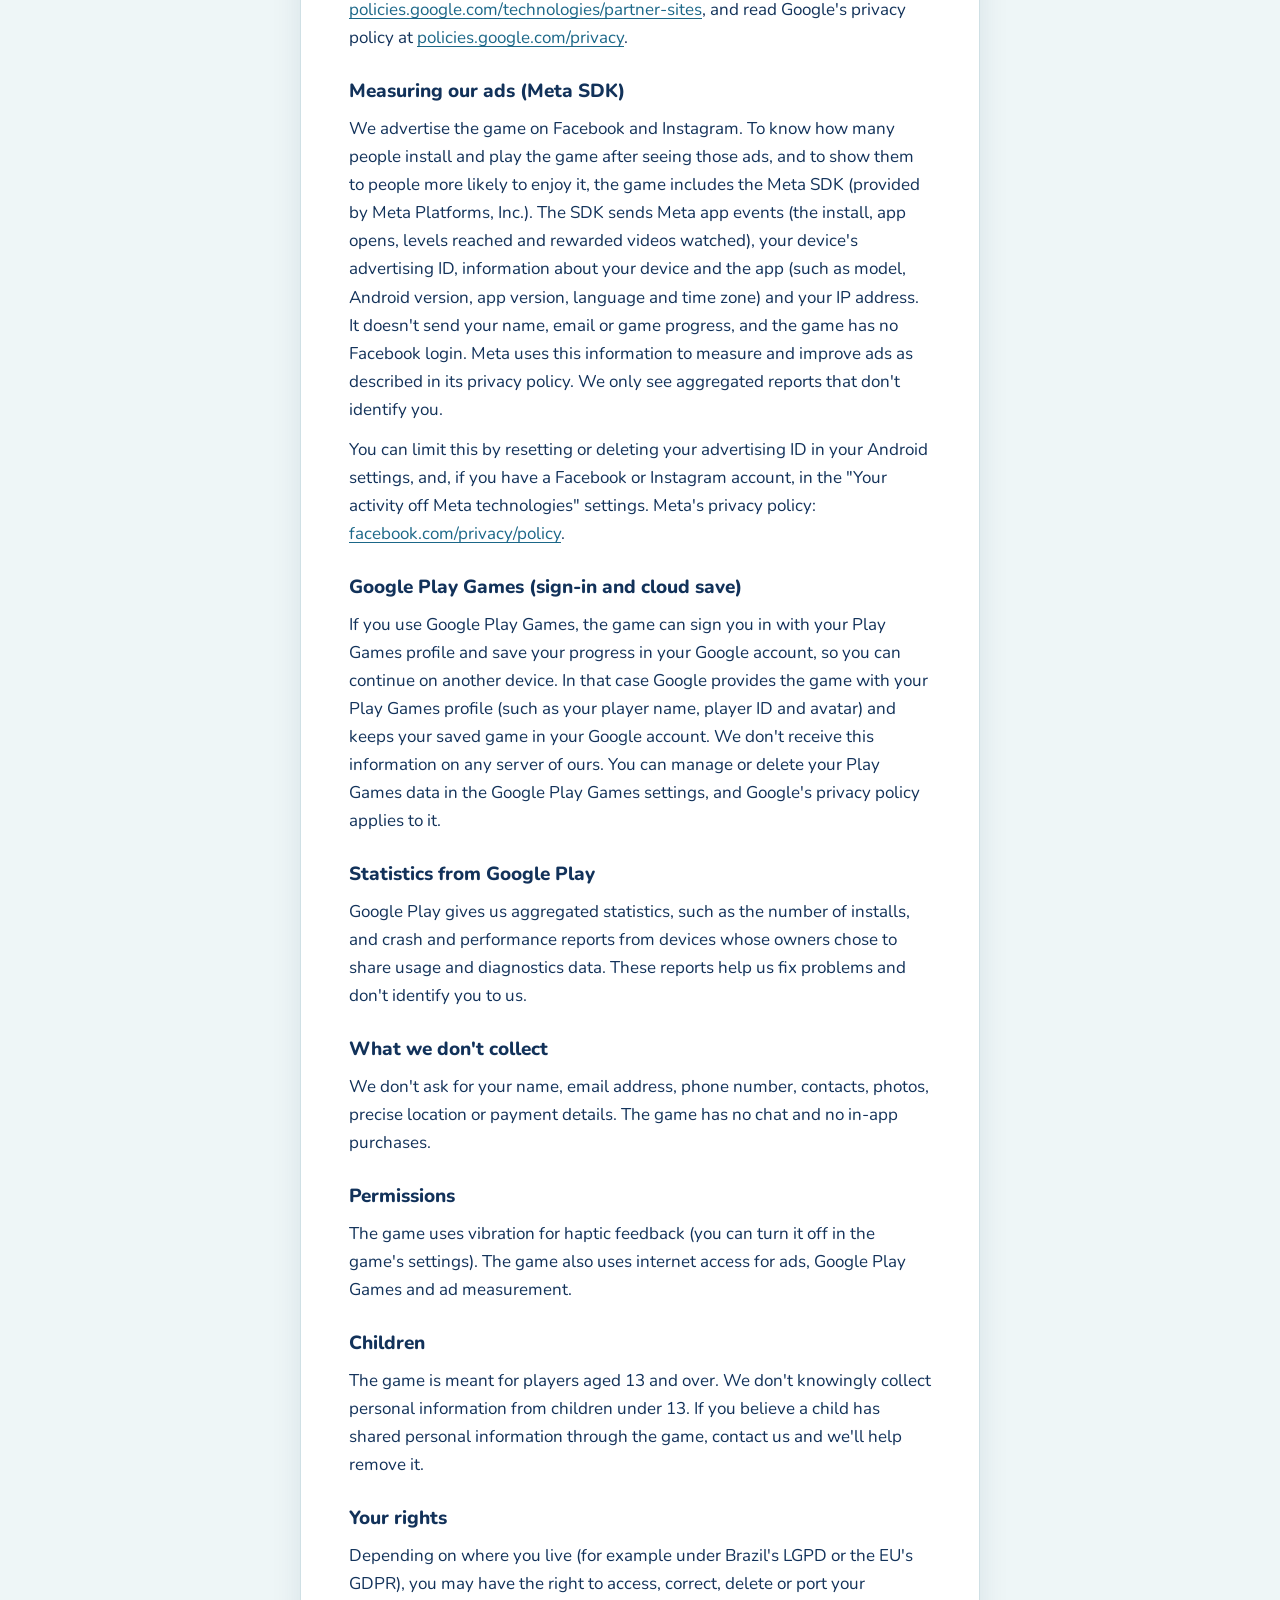
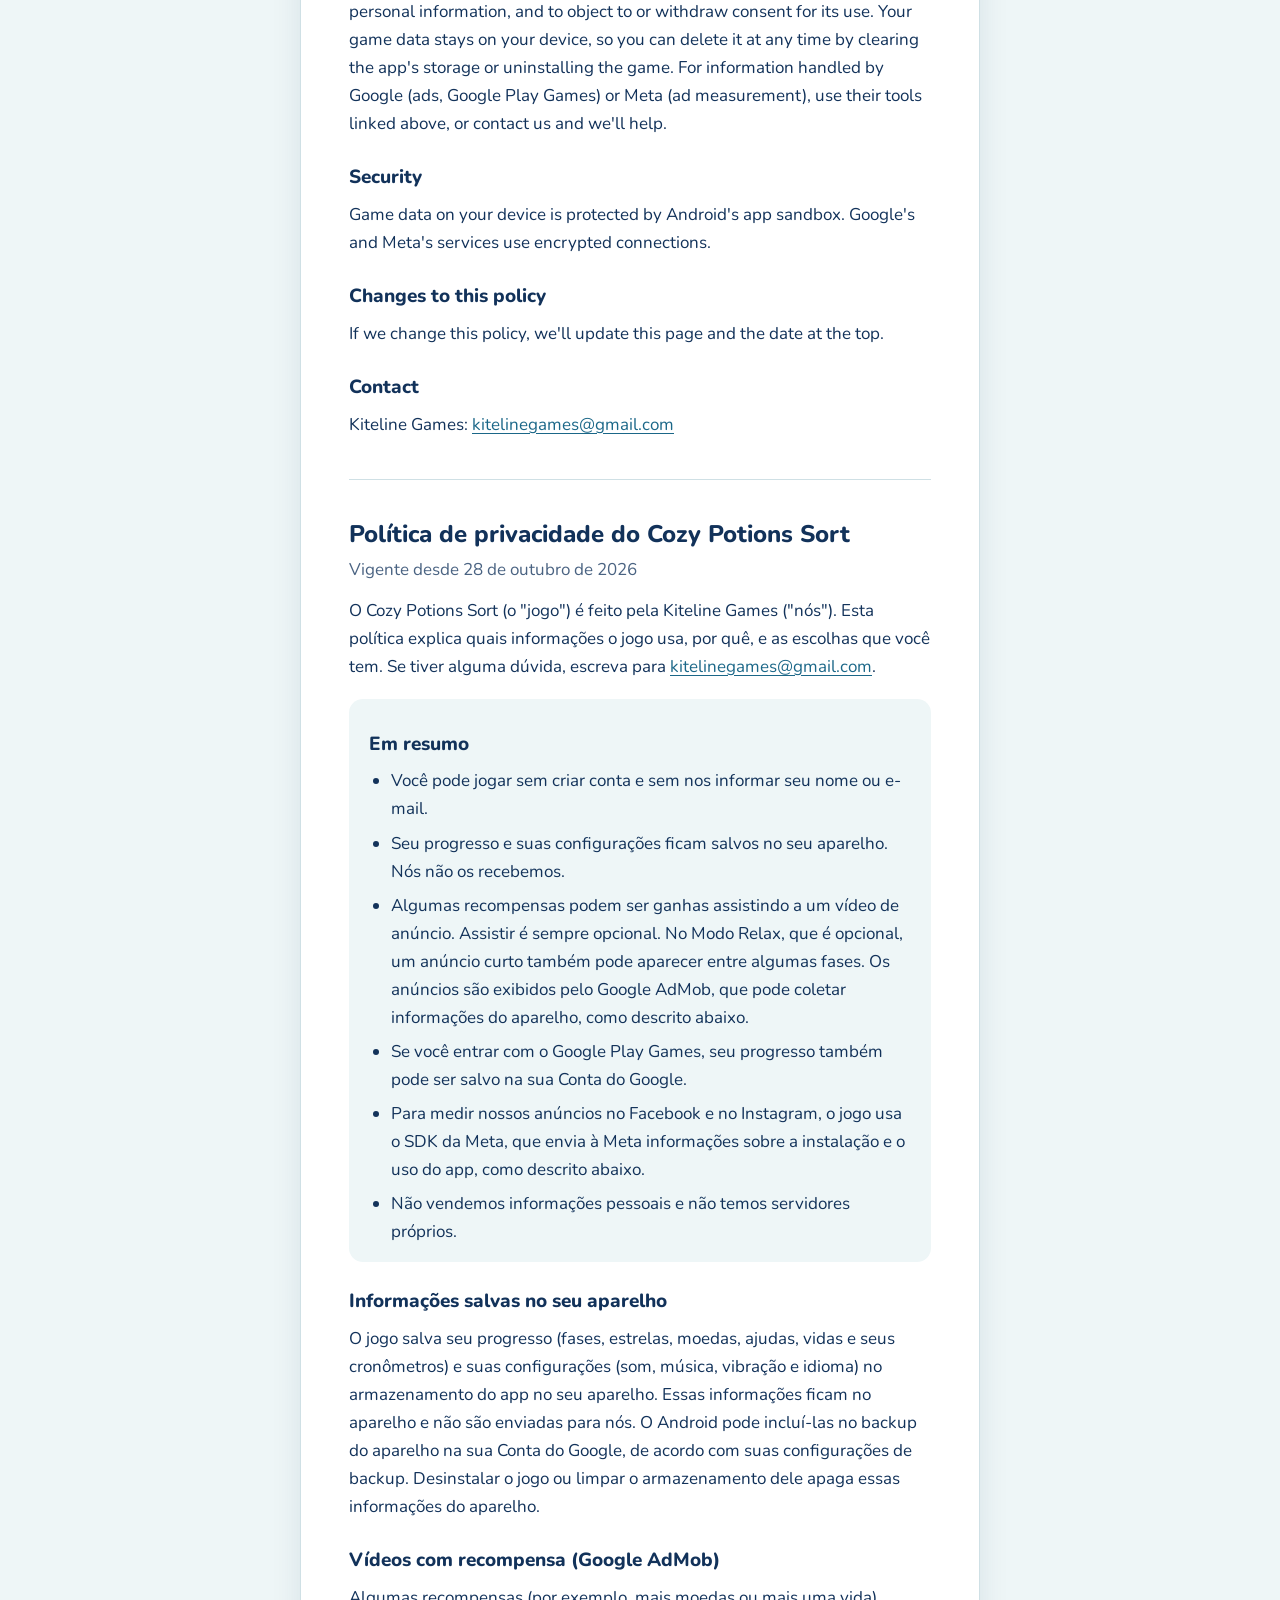
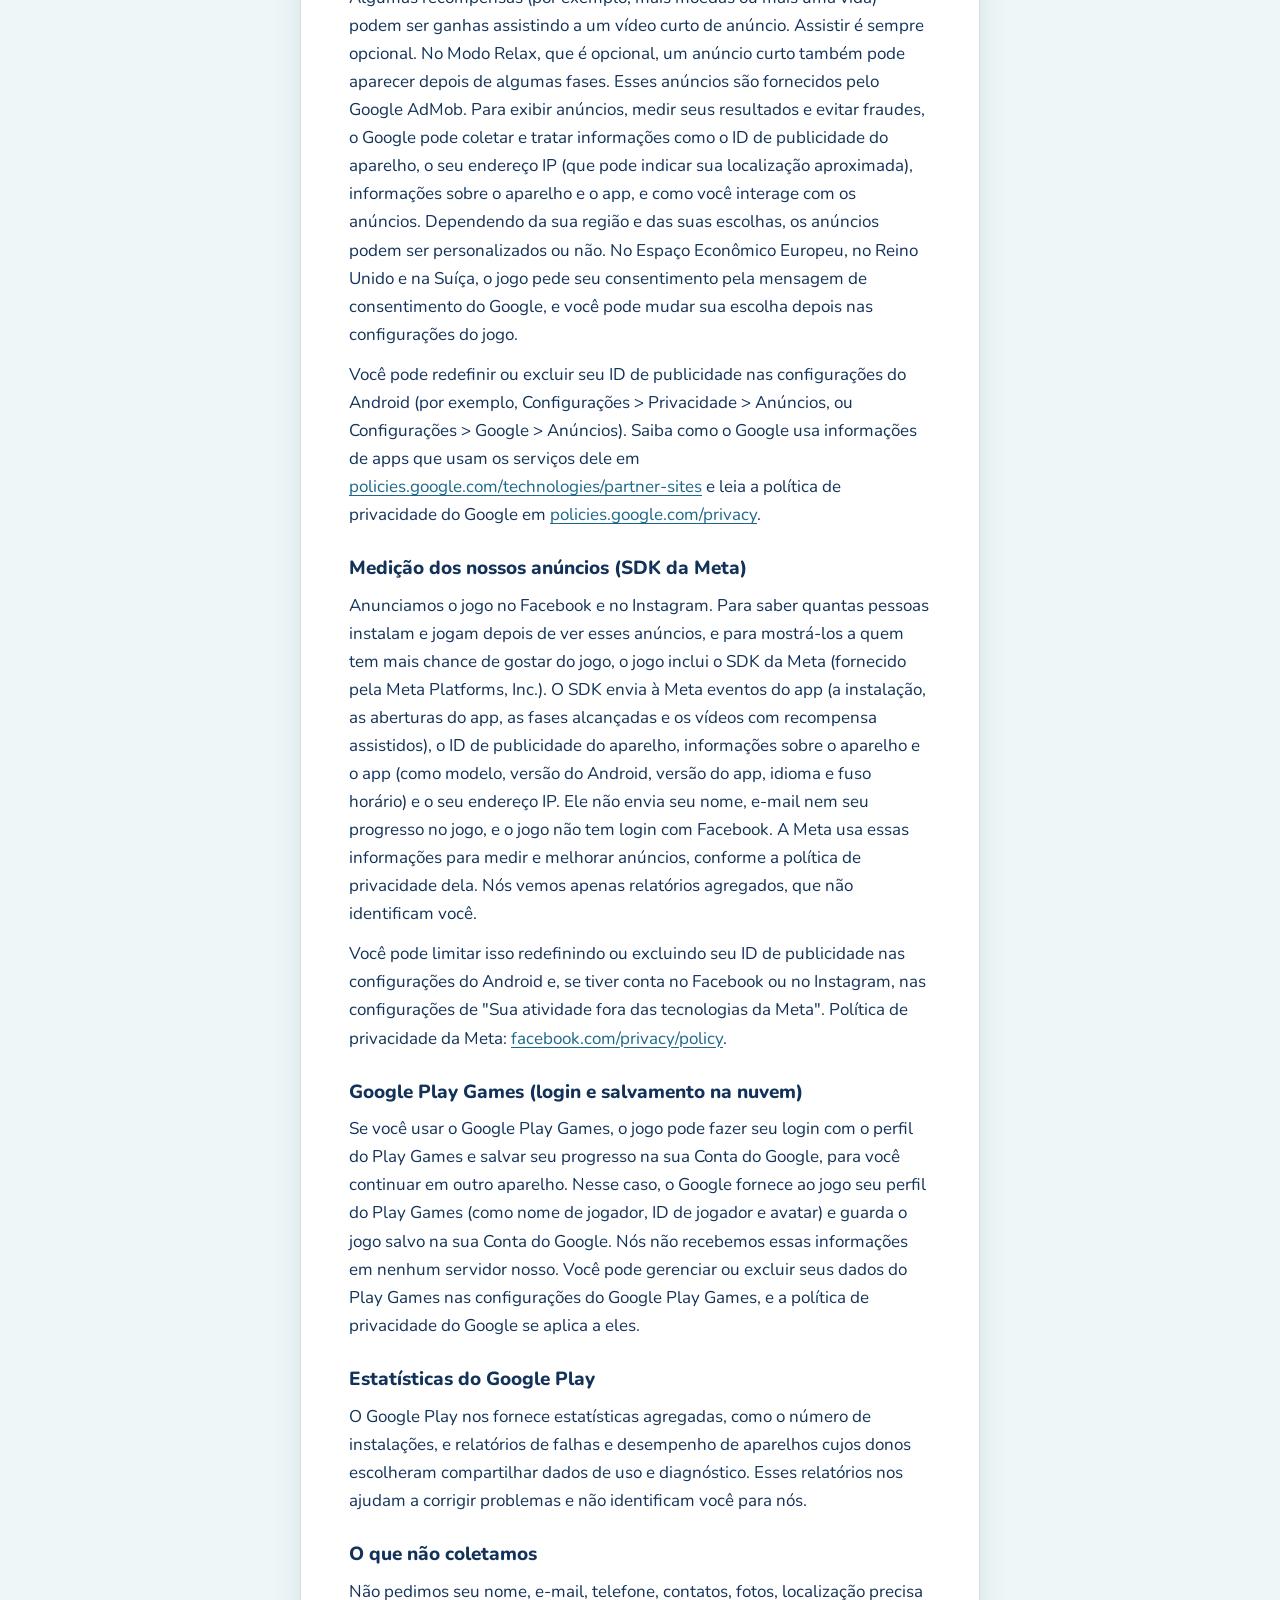
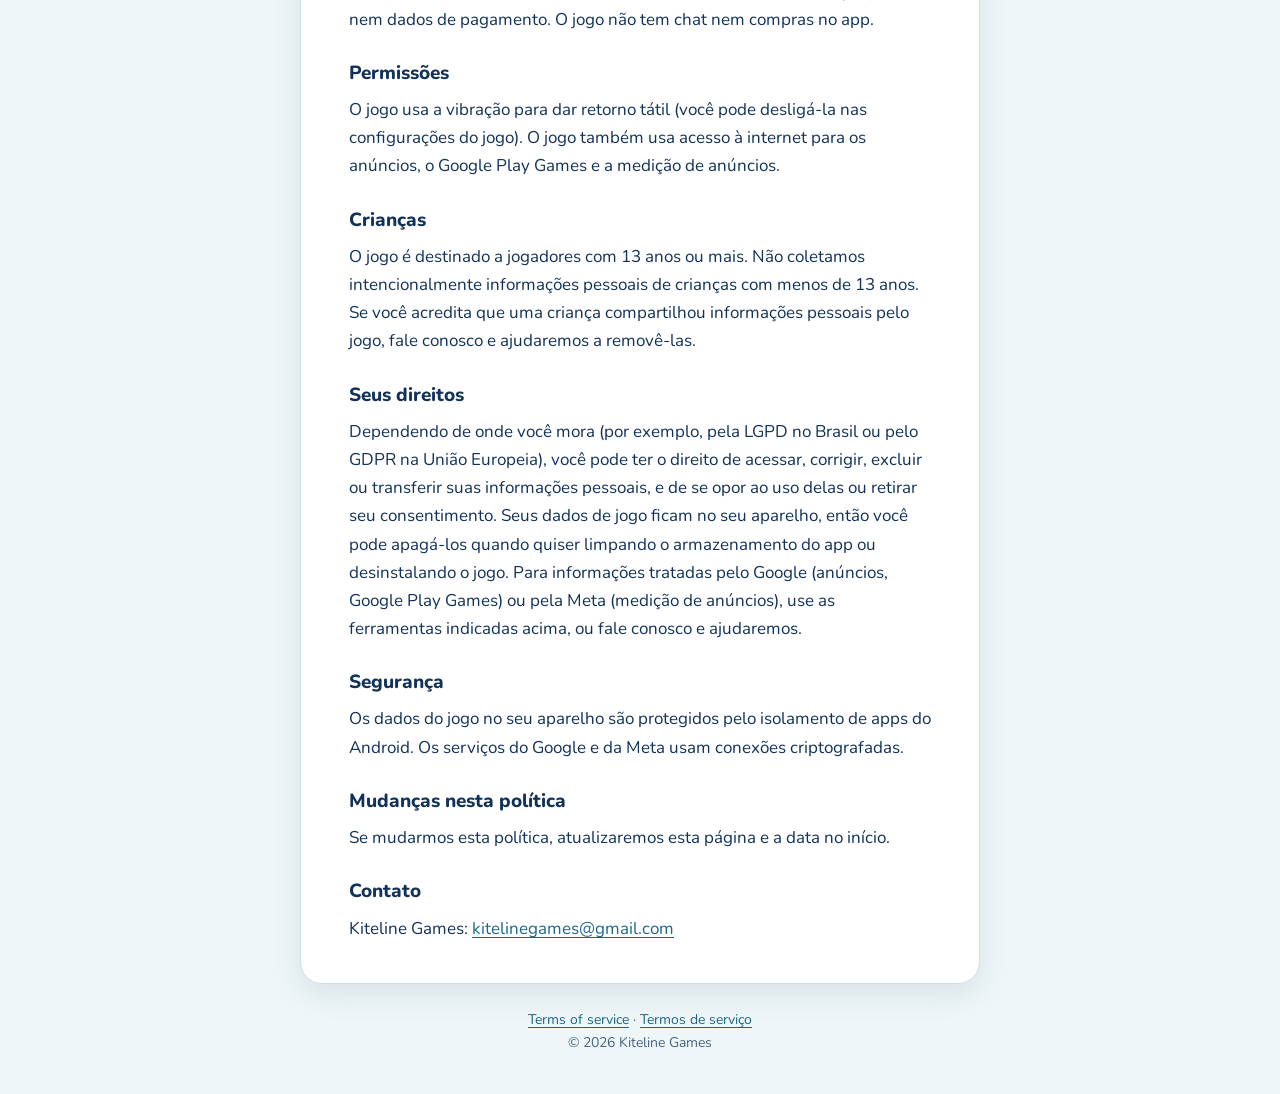
==== commit d277a993: "Add files via upload" ====
--- a/cozy-potions-sort/privacy.html
+++ b/cozy-potions-sort/privacy.html
@@ -14,7 +14,7 @@
   <main class="doc">
     <section id="en" lang="en">
       <h1>Cozy Potions Sort Privacy Policy</h1>
-      <p class="date">Effective October 2, 2026</p>
+      <p class="date">Effective October 28, 2026</p>
       <div class="lang"><a href="#en">English</a><a href="#pt" hreflang="pt-BR" lang="pt-BR">Português (Brasil)</a></div>
 
       <p>Cozy Potions Sort (the "game") is made by Kiteline Games ("we", "us"). This policy explains what information the game uses, why, and the choices you have. If you have a question, write to <a href="mailto:kitelinegames@gmail.com">kitelinegames@gmail.com</a>.</p>
@@ -24,9 +24,10 @@
         <ul>
           <li>You can play without creating an account or giving us your name or email.</li>
           <li>Your progress and settings are saved on your device. We don't receive them.</li>
-          <li>Some rewards can be earned by watching a video ad. Watching is always your choice. The ads are shown by Google AdMob, which may collect device information as described below.</li>
+          <li>Some rewards can be earned by watching a video ad. Watching is always your choice. In the optional Relax Mode, a short ad may also play between some levels. The ads are shown by Google AdMob, which may collect device information as described below.</li>
           <li>If you sign in with Google Play Games, your progress can also be saved in your Google account.</li>
-          <li>We don't sell personal information and we don't run our own servers or analytics.</li>
+          <li>To measure our ads on Facebook and Instagram, the game uses the Meta SDK, which sends Meta information about app installs and use, as described below.</li>
+          <li>We don't sell personal information and we don't run our own servers.</li>
         </ul>
       </div>
 
@@ -34,8 +35,12 @@
       <p>The game saves your progress (levels, stars, coins, aids, lives and their timers) and your settings (sound, music, vibration and language) in the app's storage on your device. This information stays on your device and is not sent to us. Android may include it in your device backup to your Google account, according to your backup settings. Uninstalling the game or clearing its storage deletes it from the device.</p>
 
       <h3>Rewarded video ads (Google AdMob)</h3>
-      <p>Some rewards (for example, more coins or another life) can be earned by watching a short video ad. Watching is always optional. These ads are provided by Google AdMob. To show ads, measure them and prevent fraud, Google may collect and process information such as your device's advertising ID, your IP address (which can indicate your approximate location), information about your device and the app, and how you interact with the ads. Depending on your region and your choices, ads may be personalized or not. In the European Economic Area, the United Kingdom and Switzerland, the game asks for your consent through Google's consent message, and you can change your choice later in the game's settings.</p>
+      <p>Some rewards (for example, more coins or another life) can be earned by watching a short video ad. Watching is always optional. In the optional Relax Mode, a short ad may also play after some levels. These ads are provided by Google AdMob. To show ads, measure them and prevent fraud, Google may collect and process information such as your device's advertising ID, your IP address (which can indicate your approximate location), information about your device and the app, and how you interact with the ads. Depending on your region and your choices, ads may be personalized or not. In the European Economic Area, the United Kingdom and Switzerland, the game asks for your consent through Google's consent message, and you can change your choice later in the game's settings.</p>
       <p>You can reset or delete your advertising ID in your Android settings (for example Settings &gt; Privacy &gt; Ads, or Settings &gt; Google &gt; Ads). Learn how Google uses information from apps that use its services at <a href="https://policies.google.com/technologies/partner-sites">policies.google.com/technologies/partner-sites</a>, and read Google's privacy policy at <a href="https://policies.google.com/privacy">policies.google.com/privacy</a>.</p>
+
+      <h3>Measuring our ads (Meta SDK)</h3>
+      <p>We advertise the game on Facebook and Instagram. To know how many people install and play the game after seeing those ads, and to show them to people more likely to enjoy it, the game includes the Meta SDK (provided by Meta Platforms, Inc.). The SDK sends Meta app events (the install, app opens, levels reached and rewarded videos watched), your device's advertising ID, information about your device and the app (such as model, Android version, app version, language and time zone) and your IP address. It doesn't send your name, email or game progress, and the game has no Facebook login. Meta uses this information to measure and improve ads as described in its privacy policy. We only see aggregated reports that don't identify you.</p>
+      <p>You can limit this by resetting or deleting your advertising ID in your Android settings, and, if you have a Facebook or Instagram account, in the "Your activity off Meta technologies" settings. Meta's privacy policy: <a href="https://www.facebook.com/privacy/policy">facebook.com/privacy/policy</a>.</p>
 
       <h3>Google Play Games (sign-in and cloud save)</h3>
       <p>If you use Google Play Games, the game can sign you in with your Play Games profile and save your progress in your Google account, so you can continue on another device. In that case Google provides the game with your Play Games profile (such as your player name, player ID and avatar) and keeps your saved game in your Google account. We don't receive this information on any server of ours. You can manage or delete your Play Games data in the Google Play Games settings, and Google's privacy policy applies to it.</p>
@@ -47,16 +52,16 @@
       <p>We don't ask for your name, email address, phone number, contacts, photos, precise location or payment details. The game has no chat and no in-app purchases.</p>
 
       <h3>Permissions</h3>
-      <p>The game uses vibration for haptic feedback (you can turn it off in the game's settings). Versions with ads or Google Play Games also use internet access for those services.</p>
+      <p>The game uses vibration for haptic feedback (you can turn it off in the game's settings). The game also uses internet access for ads, Google Play Games and ad measurement.</p>
 
       <h3>Children</h3>
       <p>The game is meant for players aged 13 and over. We don't knowingly collect personal information from children under 13. If you believe a child has shared personal information through the game, contact us and we'll help remove it.</p>
 
       <h3>Your rights</h3>
-      <p>Depending on where you live (for example under Brazil's LGPD or the EU's GDPR), you may have the right to access, correct, delete or port your personal information, and to object to or withdraw consent for its use. Your game data stays on your device, so you can delete it at any time by clearing the app's storage or uninstalling the game. For information handled by Google (ads, Google Play Games), use Google's tools linked above, or contact us and we'll help.</p>
+      <p>Depending on where you live (for example under Brazil's LGPD or the EU's GDPR), you may have the right to access, correct, delete or port your personal information, and to object to or withdraw consent for its use. Your game data stays on your device, so you can delete it at any time by clearing the app's storage or uninstalling the game. For information handled by Google (ads, Google Play Games) or Meta (ad measurement), use their tools linked above, or contact us and we'll help.</p>
 
       <h3>Security</h3>
-      <p>Game data on your device is protected by Android's app sandbox. Google's services use encrypted connections.</p>
+      <p>Game data on your device is protected by Android's app sandbox. Google's and Meta's services use encrypted connections.</p>
 
       <h3>Changes to this policy</h3>
       <p>If we change this policy, we'll update this page and the date at the top.</p>
@@ -67,7 +72,7 @@
 
     <section id="pt" lang="pt-BR">
       <h2>Política de privacidade do Cozy Potions Sort</h2>
-      <p class="date">Vigente desde 2 de outubro de 2026</p>
+      <p class="date">Vigente desde 28 de outubro de 2026</p>
 
       <p>O Cozy Potions Sort (o "jogo") é feito pela Kiteline Games ("nós"). Esta política explica quais informações o jogo usa, por quê, e as escolhas que você tem. Se tiver alguma dúvida, escreva para <a href="mailto:kitelinegames@gmail.com">kitelinegames@gmail.com</a>.</p>
 
@@ -76,9 +81,10 @@
         <ul>
           <li>Você pode jogar sem criar conta e sem nos informar seu nome ou e-mail.</li>
           <li>Seu progresso e suas configurações ficam salvos no seu aparelho. Nós não os recebemos.</li>
-          <li>Algumas recompensas podem ser ganhas assistindo a um vídeo de anúncio. Assistir é sempre opcional. Os anúncios são exibidos pelo Google AdMob, que pode coletar informações do aparelho, como descrito abaixo.</li>
+          <li>Algumas recompensas podem ser ganhas assistindo a um vídeo de anúncio. Assistir é sempre opcional. No Modo Relax, que é opcional, um anúncio curto também pode aparecer entre algumas fases. Os anúncios são exibidos pelo Google AdMob, que pode coletar informações do aparelho, como descrito abaixo.</li>
           <li>Se você entrar com o Google Play Games, seu progresso também pode ser salvo na sua Conta do Google.</li>
-          <li>Não vendemos informações pessoais e não temos servidores nem ferramentas de análise próprias.</li>
+          <li>Para medir nossos anúncios no Facebook e no Instagram, o jogo usa o SDK da Meta, que envia à Meta informações sobre a instalação e o uso do app, como descrito abaixo.</li>
+          <li>Não vendemos informações pessoais e não temos servidores próprios.</li>
         </ul>
       </div>
 
@@ -86,8 +92,12 @@
       <p>O jogo salva seu progresso (fases, estrelas, moedas, ajudas, vidas e seus cronômetros) e suas configurações (som, música, vibração e idioma) no armazenamento do app no seu aparelho. Essas informações ficam no aparelho e não são enviadas para nós. O Android pode incluí-las no backup do aparelho na sua Conta do Google, de acordo com suas configurações de backup. Desinstalar o jogo ou limpar o armazenamento dele apaga essas informações do aparelho.</p>
 
       <h3>Vídeos com recompensa (Google AdMob)</h3>
-      <p>Algumas recompensas (por exemplo, mais moedas ou mais uma vida) podem ser ganhas assistindo a um vídeo curto de anúncio. Assistir é sempre opcional. Esses anúncios são fornecidos pelo Google AdMob. Para exibir anúncios, medir seus resultados e evitar fraudes, o Google pode coletar e tratar informações como o ID de publicidade do aparelho, o seu endereço IP (que pode indicar sua localização aproximada), informações sobre o aparelho e o app, e como você interage com os anúncios. Dependendo da sua região e das suas escolhas, os anúncios podem ser personalizados ou não. No Espaço Econômico Europeu, no Reino Unido e na Suíça, o jogo pede seu consentimento pela mensagem de consentimento do Google, e você pode mudar sua escolha depois nas configurações do jogo.</p>
+      <p>Algumas recompensas (por exemplo, mais moedas ou mais uma vida) podem ser ganhas assistindo a um vídeo curto de anúncio. Assistir é sempre opcional. No Modo Relax, que é opcional, um anúncio curto também pode aparecer depois de algumas fases. Esses anúncios são fornecidos pelo Google AdMob. Para exibir anúncios, medir seus resultados e evitar fraudes, o Google pode coletar e tratar informações como o ID de publicidade do aparelho, o seu endereço IP (que pode indicar sua localização aproximada), informações sobre o aparelho e o app, e como você interage com os anúncios. Dependendo da sua região e das suas escolhas, os anúncios podem ser personalizados ou não. No Espaço Econômico Europeu, no Reino Unido e na Suíça, o jogo pede seu consentimento pela mensagem de consentimento do Google, e você pode mudar sua escolha depois nas configurações do jogo.</p>
       <p>Você pode redefinir ou excluir seu ID de publicidade nas configurações do Android (por exemplo, Configurações &gt; Privacidade &gt; Anúncios, ou Configurações &gt; Google &gt; Anúncios). Saiba como o Google usa informações de apps que usam os serviços dele em <a href="https://policies.google.com/technologies/partner-sites?hl=pt-BR">policies.google.com/technologies/partner-sites</a> e leia a política de privacidade do Google em <a href="https://policies.google.com/privacy?hl=pt-BR">policies.google.com/privacy</a>.</p>
+
+      <h3>Medição dos nossos anúncios (SDK da Meta)</h3>
+      <p>Anunciamos o jogo no Facebook e no Instagram. Para saber quantas pessoas instalam e jogam depois de ver esses anúncios, e para mostrá-los a quem tem mais chance de gostar do jogo, o jogo inclui o SDK da Meta (fornecido pela Meta Platforms, Inc.). O SDK envia à Meta eventos do app (a instalação, as aberturas do app, as fases alcançadas e os vídeos com recompensa assistidos), o ID de publicidade do aparelho, informações sobre o aparelho e o app (como modelo, versão do Android, versão do app, idioma e fuso horário) e o seu endereço IP. Ele não envia seu nome, e-mail nem seu progresso no jogo, e o jogo não tem login com Facebook. A Meta usa essas informações para medir e melhorar anúncios, conforme a política de privacidade dela. Nós vemos apenas relatórios agregados, que não identificam você.</p>
+      <p>Você pode limitar isso redefinindo ou excluindo seu ID de publicidade nas configurações do Android e, se tiver conta no Facebook ou no Instagram, nas configurações de "Sua atividade fora das tecnologias da Meta". Política de privacidade da Meta: <a href="https://www.facebook.com/privacy/policy">facebook.com/privacy/policy</a>.</p>
 
       <h3>Google Play Games (login e salvamento na nuvem)</h3>
       <p>Se você usar o Google Play Games, o jogo pode fazer seu login com o perfil do Play Games e salvar seu progresso na sua Conta do Google, para você continuar em outro aparelho. Nesse caso, o Google fornece ao jogo seu perfil do Play Games (como nome de jogador, ID de jogador e avatar) e guarda o jogo salvo na sua Conta do Google. Nós não recebemos essas informações em nenhum servidor nosso. Você pode gerenciar ou excluir seus dados do Play Games nas configurações do Google Play Games, e a política de privacidade do Google se aplica a eles.</p>
@@ -99,16 +109,16 @@
       <p>Não pedimos seu nome, e-mail, telefone, contatos, fotos, localização precisa nem dados de pagamento. O jogo não tem chat nem compras no app.</p>
 
       <h3>Permissões</h3>
-      <p>O jogo usa a vibração para dar retorno tátil (você pode desligá-la nas configurações do jogo). Versões com anúncios ou com o Google Play Games também usam acesso à internet para esses serviços.</p>
+      <p>O jogo usa a vibração para dar retorno tátil (você pode desligá-la nas configurações do jogo). O jogo também usa acesso à internet para os anúncios, o Google Play Games e a medição de anúncios.</p>
 
       <h3>Crianças</h3>
       <p>O jogo é destinado a jogadores com 13 anos ou mais. Não coletamos intencionalmente informações pessoais de crianças com menos de 13 anos. Se você acredita que uma criança compartilhou informações pessoais pelo jogo, fale conosco e ajudaremos a removê-las.</p>
 
       <h3>Seus direitos</h3>
-      <p>Dependendo de onde você mora (por exemplo, pela LGPD no Brasil ou pelo GDPR na União Europeia), você pode ter o direito de acessar, corrigir, excluir ou transferir suas informações pessoais, e de se opor ao uso delas ou retirar seu consentimento. Seus dados de jogo ficam no seu aparelho, então você pode apagá-los quando quiser limpando o armazenamento do app ou desinstalando o jogo. Para informações tratadas pelo Google (anúncios, Google Play Games), use as ferramentas do Google indicadas acima, ou fale conosco e ajudaremos.</p>
+      <p>Dependendo de onde você mora (por exemplo, pela LGPD no Brasil ou pelo GDPR na União Europeia), você pode ter o direito de acessar, corrigir, excluir ou transferir suas informações pessoais, e de se opor ao uso delas ou retirar seu consentimento. Seus dados de jogo ficam no seu aparelho, então você pode apagá-los quando quiser limpando o armazenamento do app ou desinstalando o jogo. Para informações tratadas pelo Google (anúncios, Google Play Games) ou pela Meta (medição de anúncios), use as ferramentas indicadas acima, ou fale conosco e ajudaremos.</p>
 
       <h3>Segurança</h3>
-      <p>Os dados do jogo no seu aparelho são protegidos pelo isolamento de apps do Android. Os serviços do Google usam conexões criptografadas.</p>
+      <p>Os dados do jogo no seu aparelho são protegidos pelo isolamento de apps do Android. Os serviços do Google e da Meta usam conexões criptografadas.</p>
 
       <h3>Mudanças nesta política</h3>
       <p>Se mudarmos esta política, atualizaremos esta página e a data no início.</p>
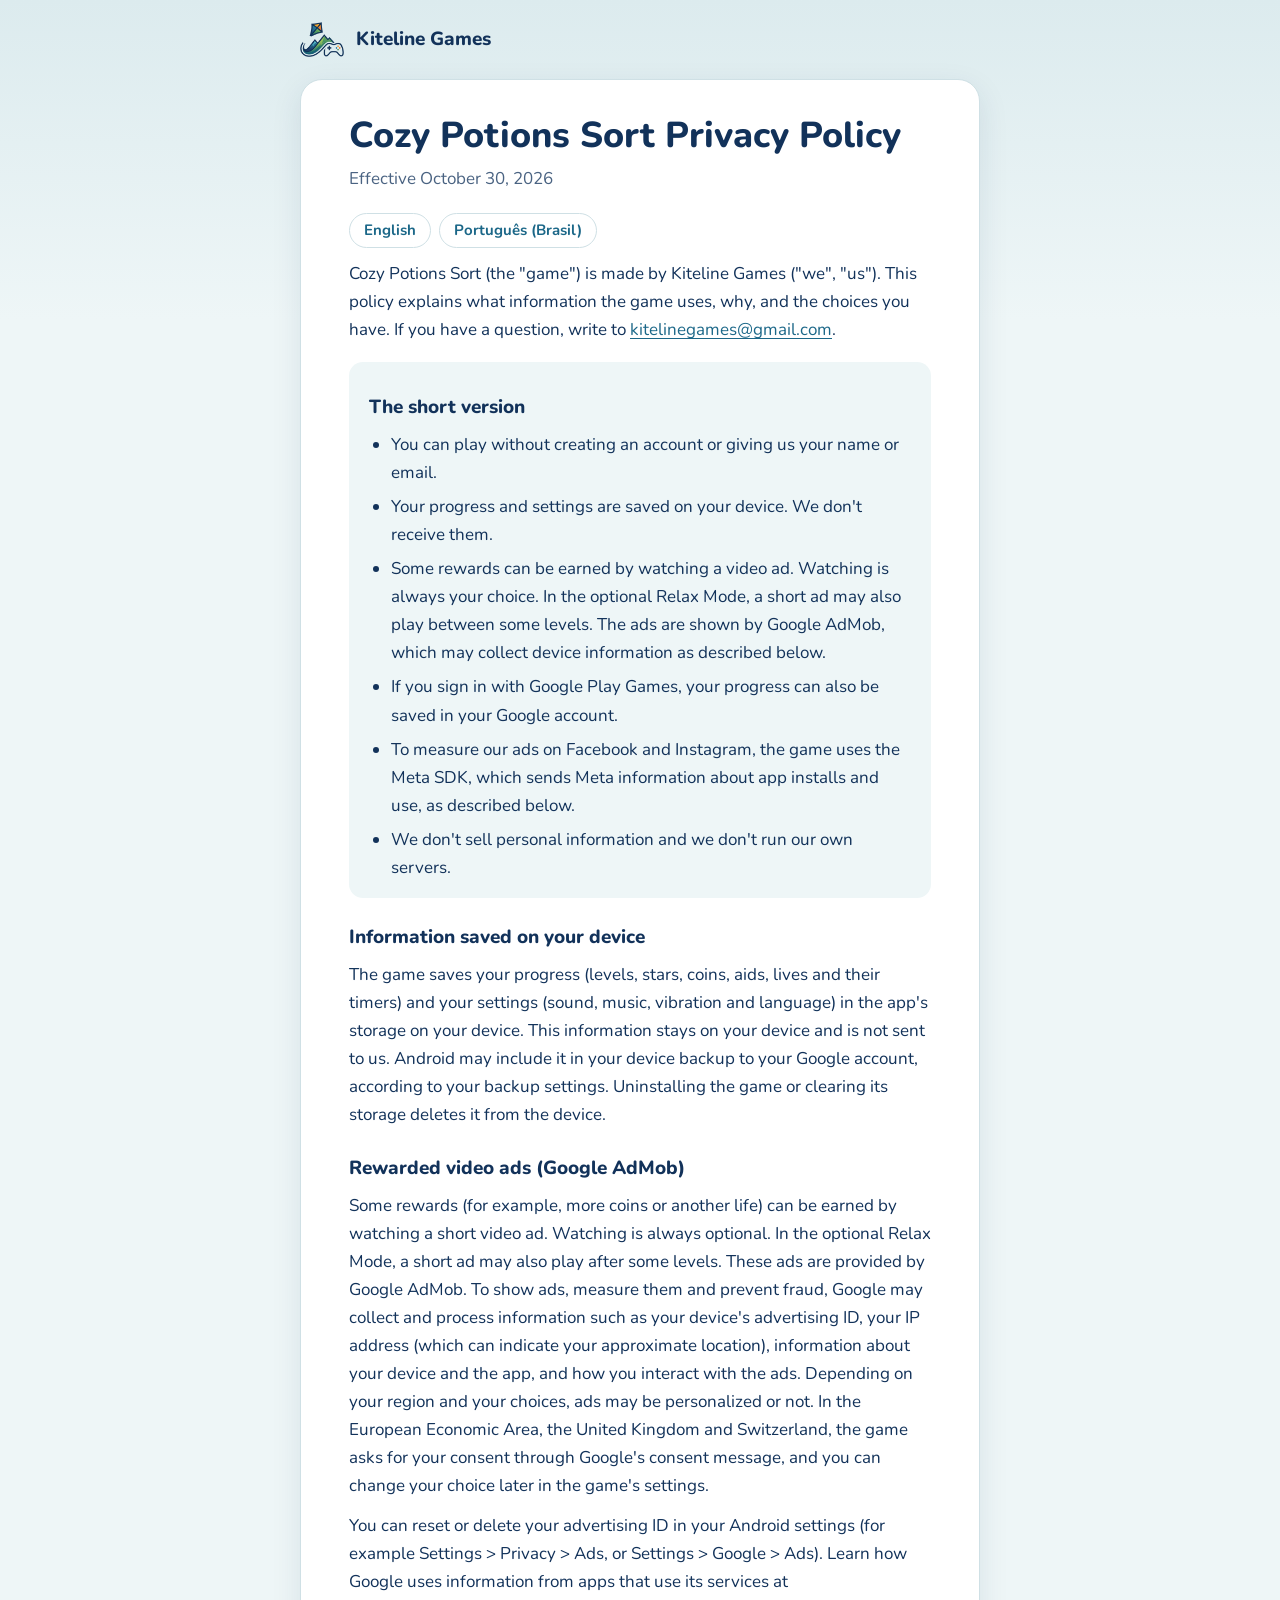
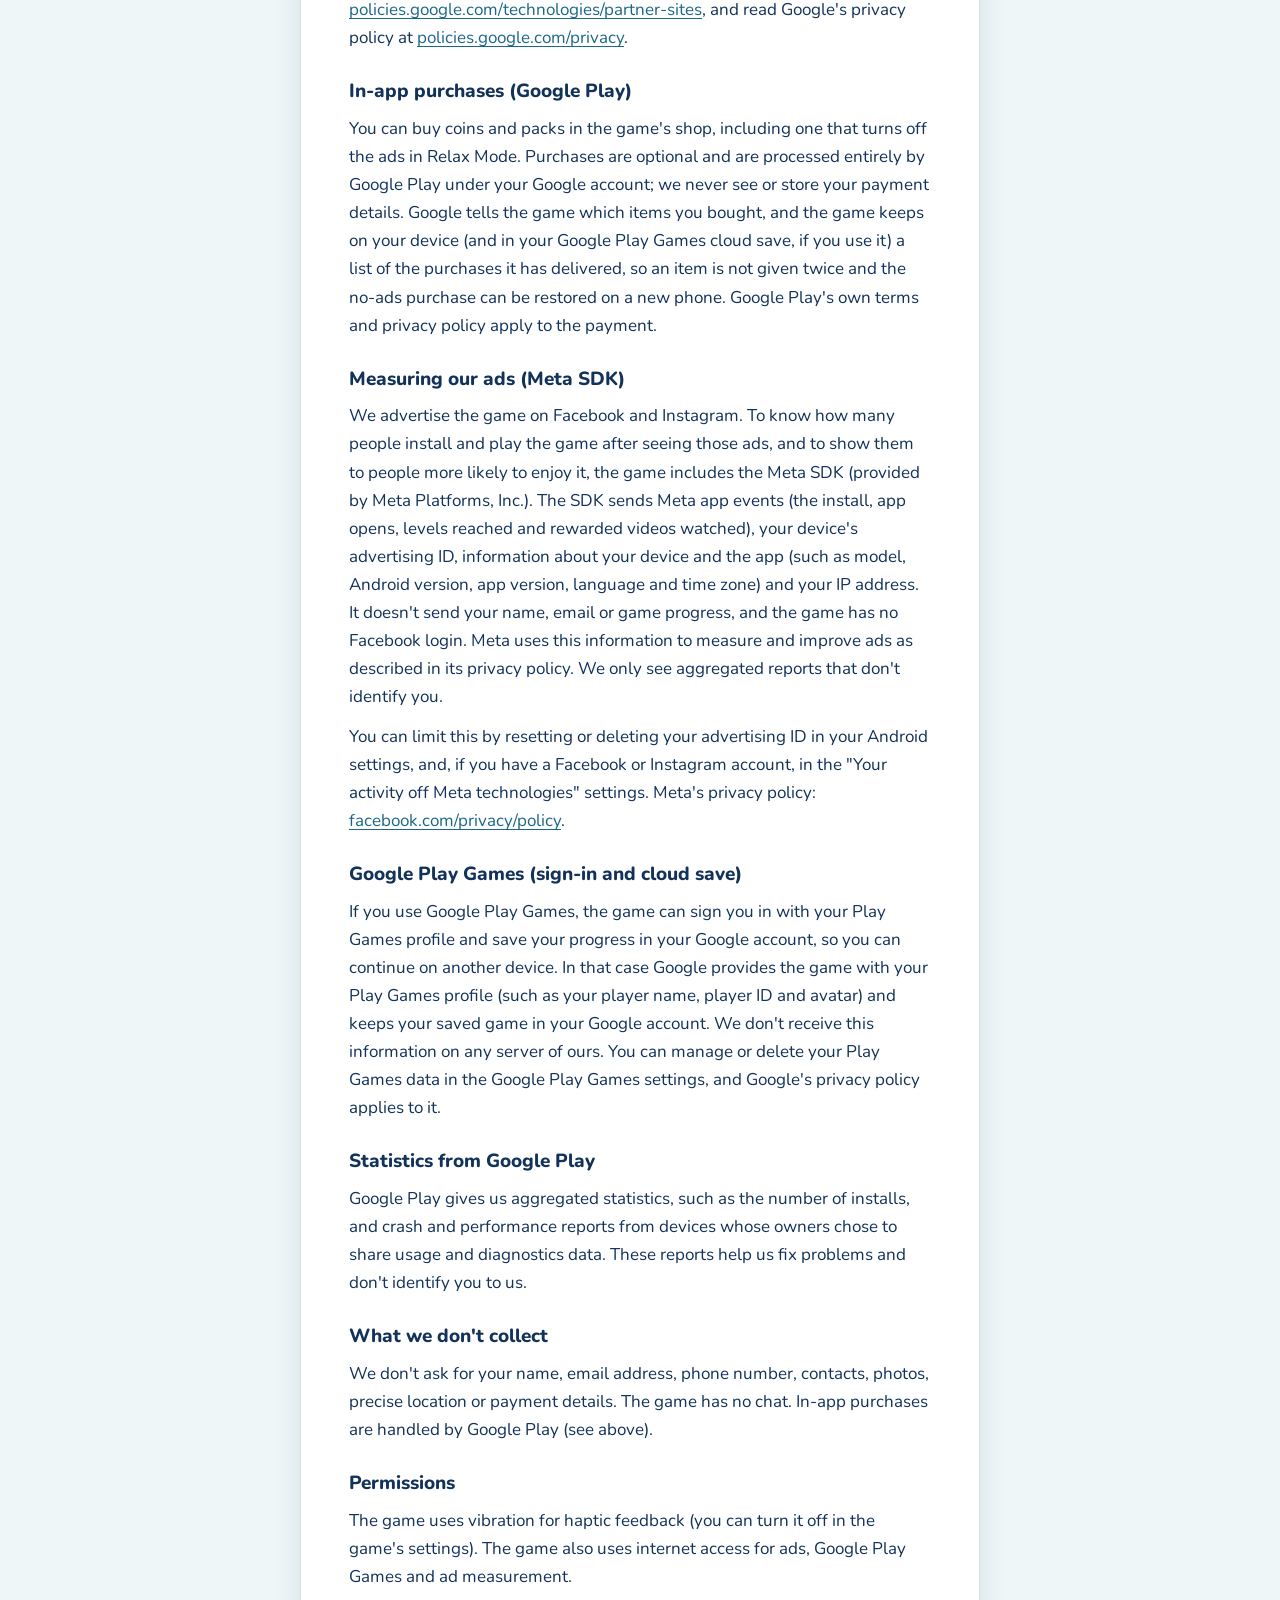
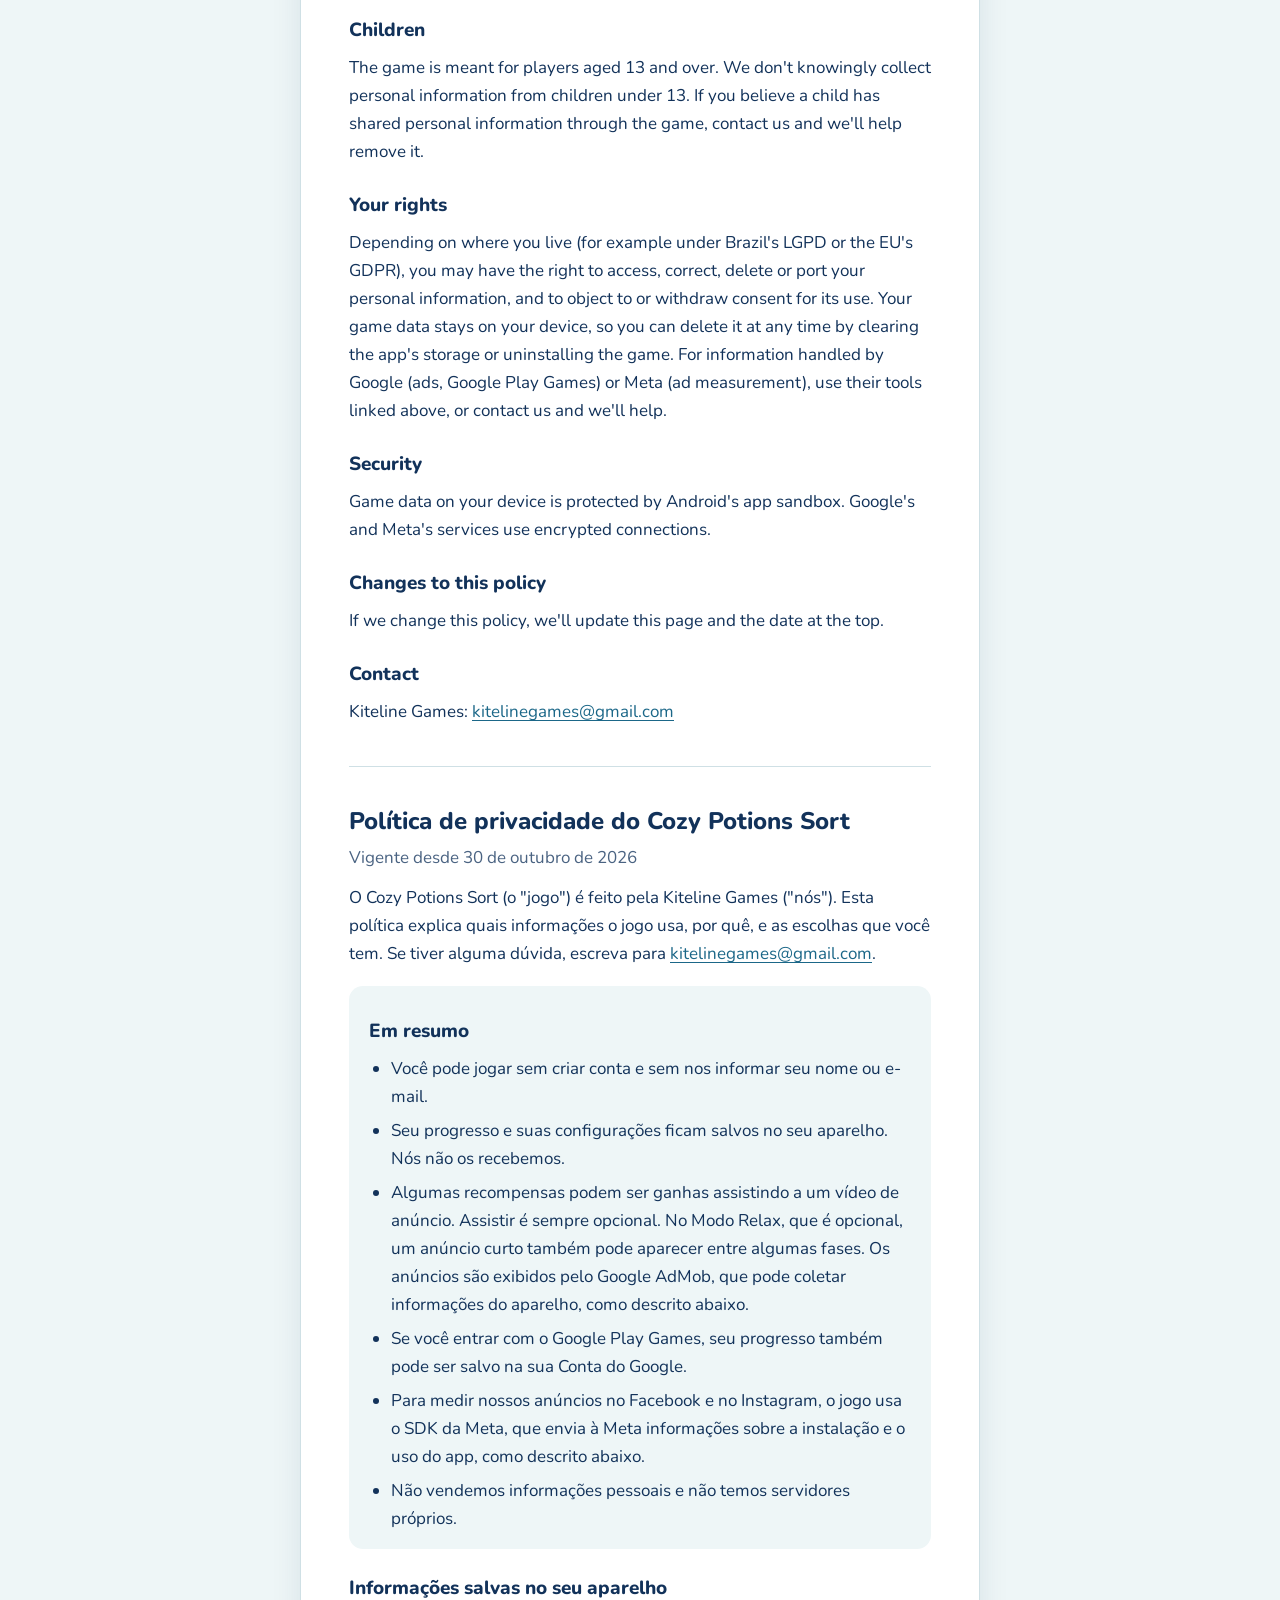
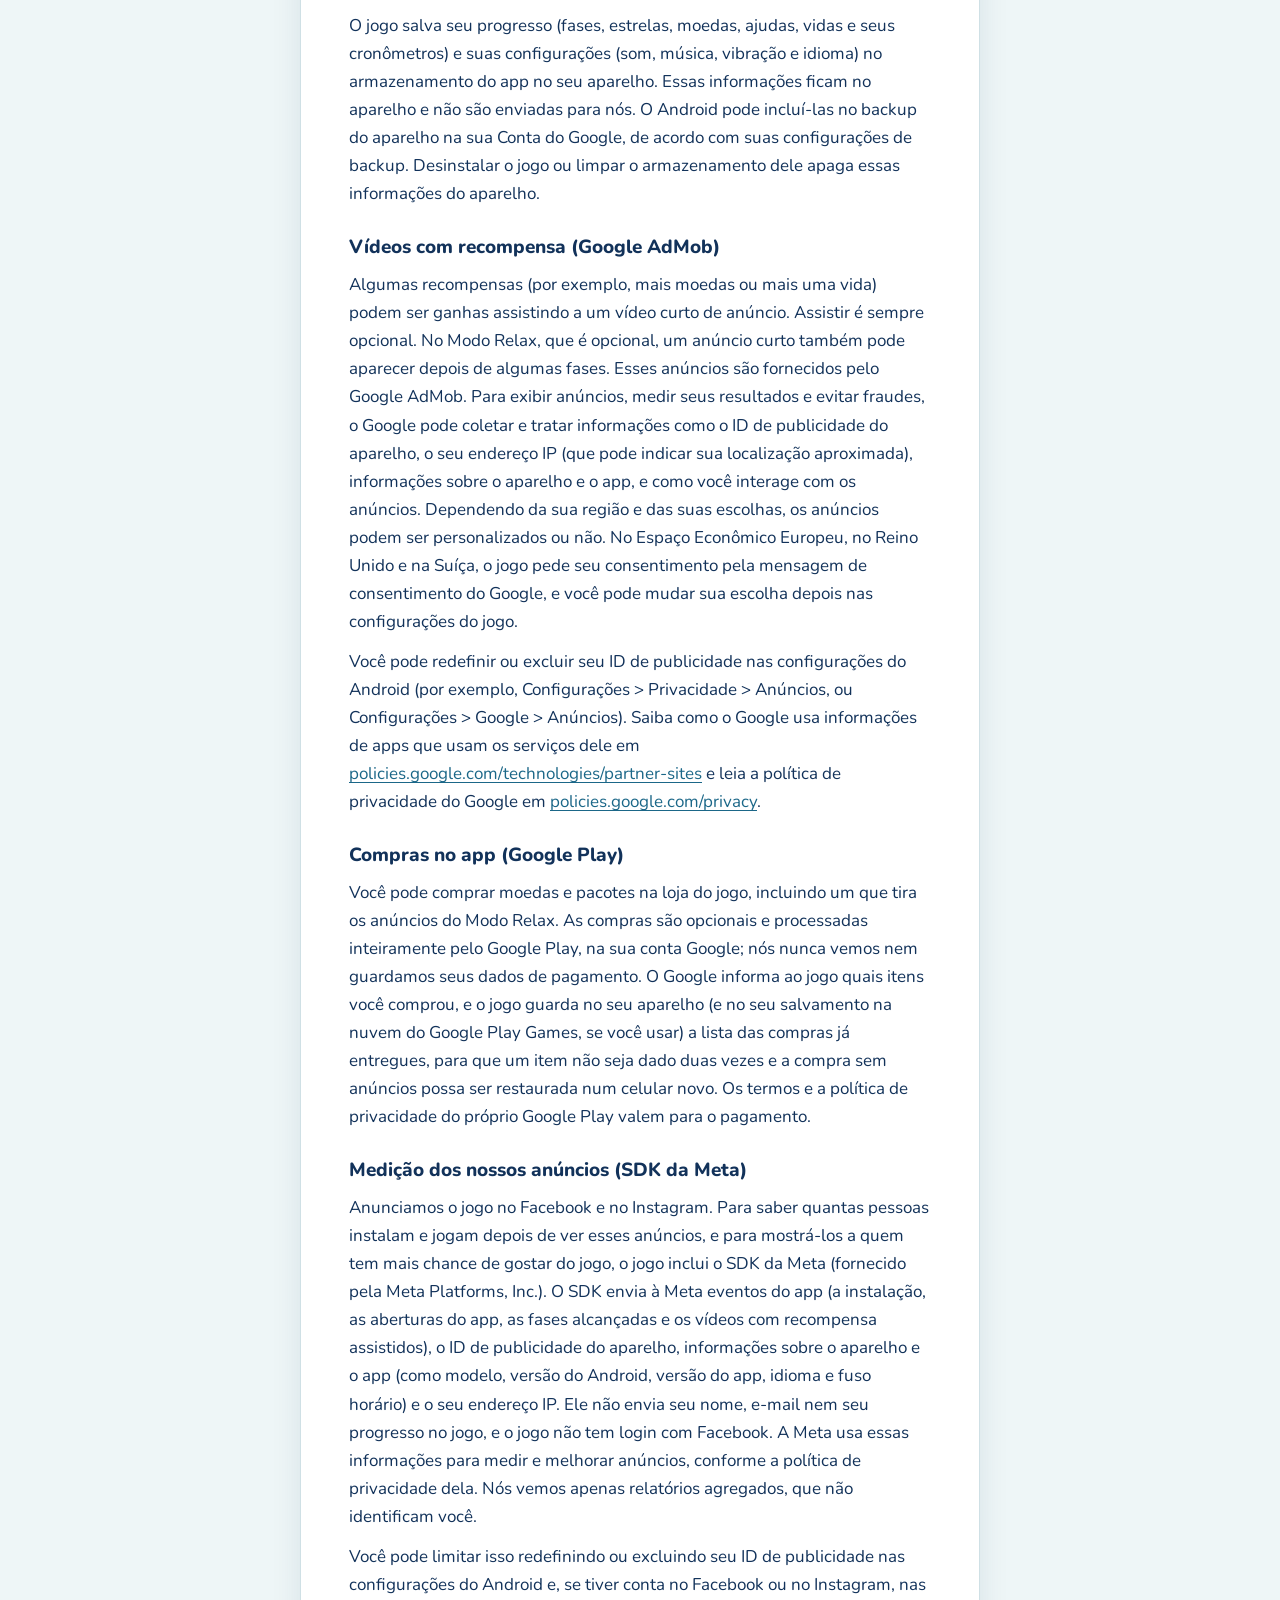
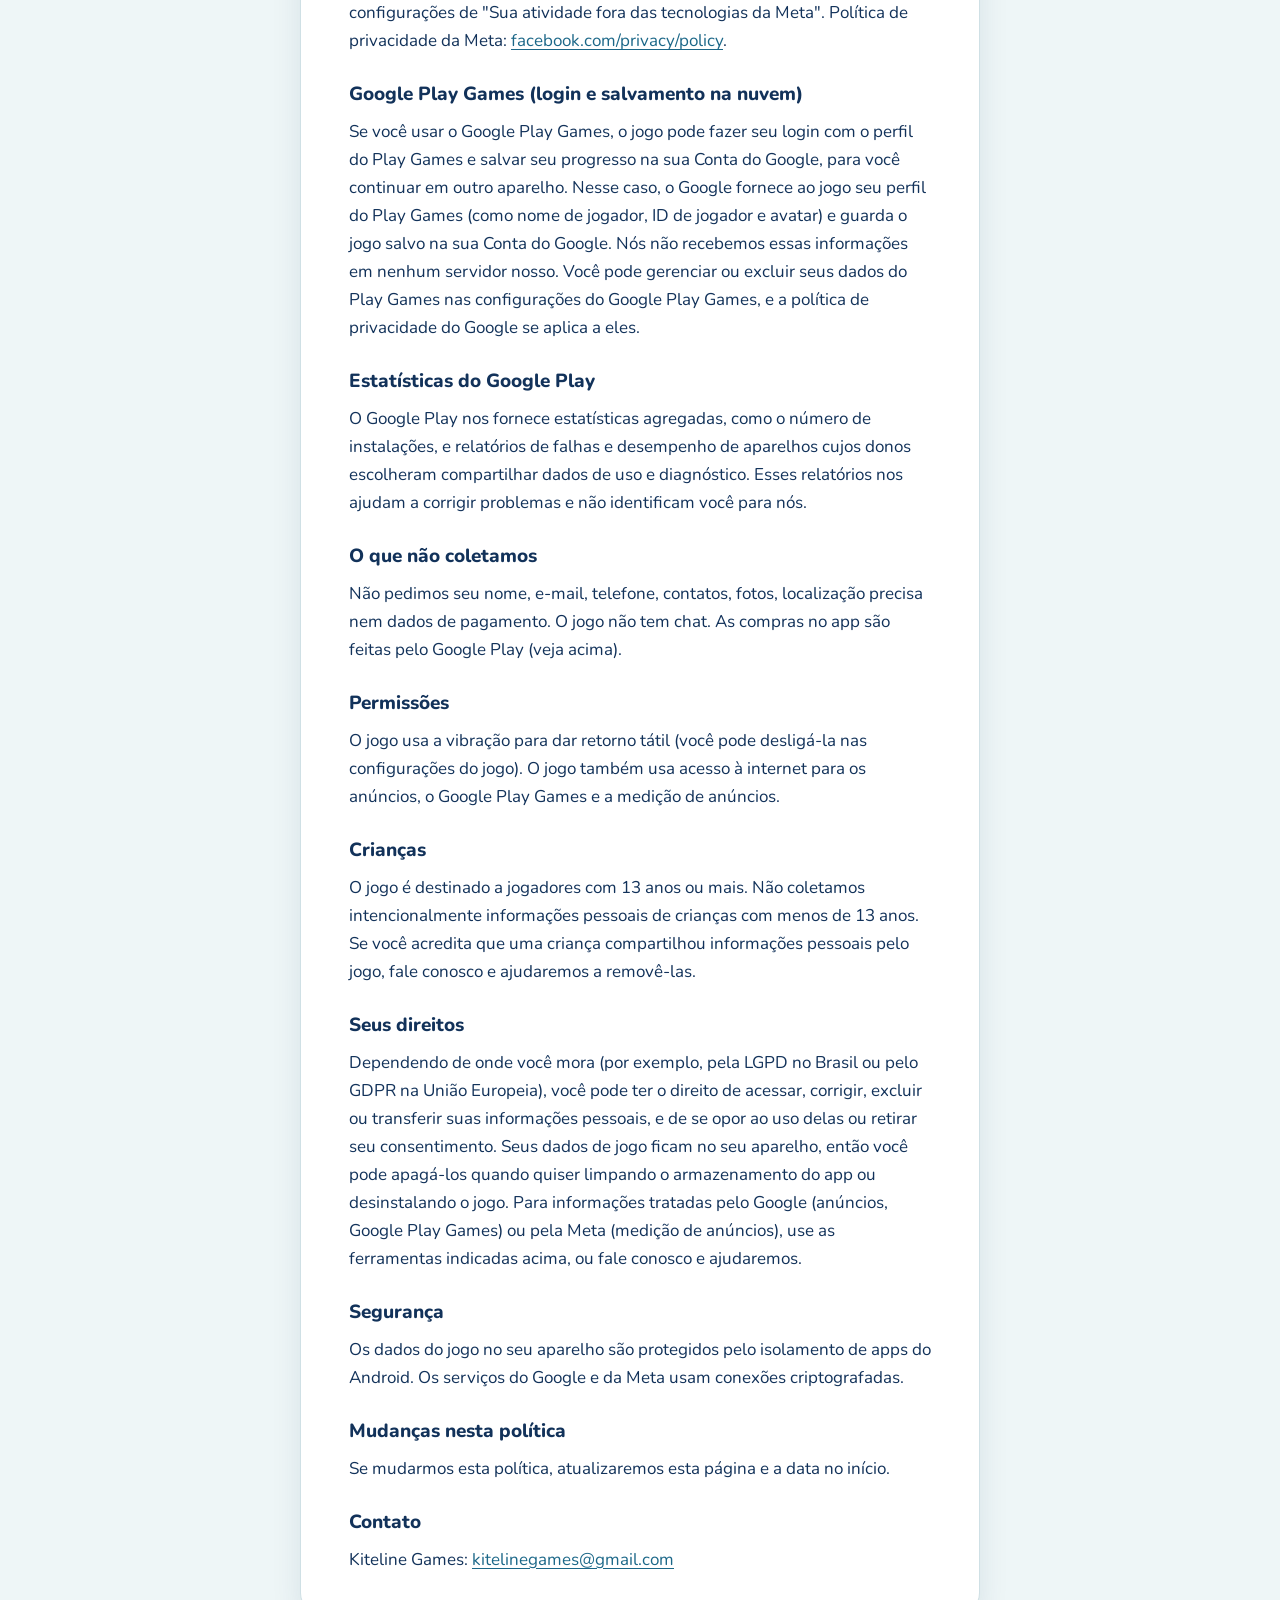
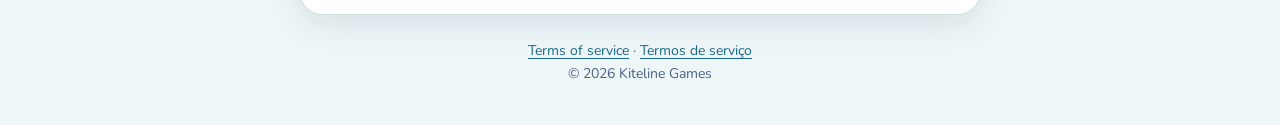
==== commit 3aa6e8fc: "Add files via upload" ====
--- a/cozy-potions-sort/privacy.html
+++ b/cozy-potions-sort/privacy.html
@@ -14,7 +14,7 @@
   <main class="doc">
     <section id="en" lang="en">
       <h1>Cozy Potions Sort Privacy Policy</h1>
-      <p class="date">Effective October 28, 2026</p>
+      <p class="date">Effective October 30, 2026</p>
       <div class="lang"><a href="#en">English</a><a href="#pt" hreflang="pt-BR" lang="pt-BR">Português (Brasil)</a></div>
 
       <p>Cozy Potions Sort (the "game") is made by Kiteline Games ("we", "us"). This policy explains what information the game uses, why, and the choices you have. If you have a question, write to <a href="mailto:kitelinegames@gmail.com">kitelinegames@gmail.com</a>.</p>
@@ -38,6 +38,8 @@
       <p>Some rewards (for example, more coins or another life) can be earned by watching a short video ad. Watching is always optional. In the optional Relax Mode, a short ad may also play after some levels. These ads are provided by Google AdMob. To show ads, measure them and prevent fraud, Google may collect and process information such as your device's advertising ID, your IP address (which can indicate your approximate location), information about your device and the app, and how you interact with the ads. Depending on your region and your choices, ads may be personalized or not. In the European Economic Area, the United Kingdom and Switzerland, the game asks for your consent through Google's consent message, and you can change your choice later in the game's settings.</p>
       <p>You can reset or delete your advertising ID in your Android settings (for example Settings &gt; Privacy &gt; Ads, or Settings &gt; Google &gt; Ads). Learn how Google uses information from apps that use its services at <a href="https://policies.google.com/technologies/partner-sites">policies.google.com/technologies/partner-sites</a>, and read Google's privacy policy at <a href="https://policies.google.com/privacy">policies.google.com/privacy</a>.</p>
 
+      <h3>In-app purchases (Google Play)</h3>
+      <p>You can buy coins and packs in the game's shop, including one that turns off the ads in Relax Mode. Purchases are optional and are processed entirely by Google Play under your Google account; we never see or store your payment details. Google tells the game which items you bought, and the game keeps on your device (and in your Google Play Games cloud save, if you use it) a list of the purchases it has delivered, so an item is not given twice and the no-ads purchase can be restored on a new phone. Google Play's own terms and privacy policy apply to the payment.</p>
       <h3>Measuring our ads (Meta SDK)</h3>
       <p>We advertise the game on Facebook and Instagram. To know how many people install and play the game after seeing those ads, and to show them to people more likely to enjoy it, the game includes the Meta SDK (provided by Meta Platforms, Inc.). The SDK sends Meta app events (the install, app opens, levels reached and rewarded videos watched), your device's advertising ID, information about your device and the app (such as model, Android version, app version, language and time zone) and your IP address. It doesn't send your name, email or game progress, and the game has no Facebook login. Meta uses this information to measure and improve ads as described in its privacy policy. We only see aggregated reports that don't identify you.</p>
       <p>You can limit this by resetting or deleting your advertising ID in your Android settings, and, if you have a Facebook or Instagram account, in the "Your activity off Meta technologies" settings. Meta's privacy policy: <a href="https://www.facebook.com/privacy/policy">facebook.com/privacy/policy</a>.</p>
@@ -49,7 +51,7 @@
       <p>Google Play gives us aggregated statistics, such as the number of installs, and crash and performance reports from devices whose owners chose to share usage and diagnostics data. These reports help us fix problems and don't identify you to us.</p>
 
       <h3>What we don't collect</h3>
-      <p>We don't ask for your name, email address, phone number, contacts, photos, precise location or payment details. The game has no chat and no in-app purchases.</p>
+      <p>We don't ask for your name, email address, phone number, contacts, photos, precise location or payment details. The game has no chat. In-app purchases are handled by Google Play (see above).</p>
 
       <h3>Permissions</h3>
       <p>The game uses vibration for haptic feedback (you can turn it off in the game's settings). The game also uses internet access for ads, Google Play Games and ad measurement.</p>
@@ -72,7 +74,7 @@
 
     <section id="pt" lang="pt-BR">
       <h2>Política de privacidade do Cozy Potions Sort</h2>
-      <p class="date">Vigente desde 28 de outubro de 2026</p>
+      <p class="date">Vigente desde 30 de outubro de 2026</p>
 
       <p>O Cozy Potions Sort (o "jogo") é feito pela Kiteline Games ("nós"). Esta política explica quais informações o jogo usa, por quê, e as escolhas que você tem. Se tiver alguma dúvida, escreva para <a href="mailto:kitelinegames@gmail.com">kitelinegames@gmail.com</a>.</p>
 
@@ -95,6 +97,8 @@
       <p>Algumas recompensas (por exemplo, mais moedas ou mais uma vida) podem ser ganhas assistindo a um vídeo curto de anúncio. Assistir é sempre opcional. No Modo Relax, que é opcional, um anúncio curto também pode aparecer depois de algumas fases. Esses anúncios são fornecidos pelo Google AdMob. Para exibir anúncios, medir seus resultados e evitar fraudes, o Google pode coletar e tratar informações como o ID de publicidade do aparelho, o seu endereço IP (que pode indicar sua localização aproximada), informações sobre o aparelho e o app, e como você interage com os anúncios. Dependendo da sua região e das suas escolhas, os anúncios podem ser personalizados ou não. No Espaço Econômico Europeu, no Reino Unido e na Suíça, o jogo pede seu consentimento pela mensagem de consentimento do Google, e você pode mudar sua escolha depois nas configurações do jogo.</p>
       <p>Você pode redefinir ou excluir seu ID de publicidade nas configurações do Android (por exemplo, Configurações &gt; Privacidade &gt; Anúncios, ou Configurações &gt; Google &gt; Anúncios). Saiba como o Google usa informações de apps que usam os serviços dele em <a href="https://policies.google.com/technologies/partner-sites?hl=pt-BR">policies.google.com/technologies/partner-sites</a> e leia a política de privacidade do Google em <a href="https://policies.google.com/privacy?hl=pt-BR">policies.google.com/privacy</a>.</p>
 
+      <h3>Compras no app (Google Play)</h3>
+      <p>Você pode comprar moedas e pacotes na loja do jogo, incluindo um que tira os anúncios do Modo Relax. As compras são opcionais e processadas inteiramente pelo Google Play, na sua conta Google; nós nunca vemos nem guardamos seus dados de pagamento. O Google informa ao jogo quais itens você comprou, e o jogo guarda no seu aparelho (e no seu salvamento na nuvem do Google Play Games, se você usar) a lista das compras já entregues, para que um item não seja dado duas vezes e a compra sem anúncios possa ser restaurada num celular novo. Os termos e a política de privacidade do próprio Google Play valem para o pagamento.</p>
       <h3>Medição dos nossos anúncios (SDK da Meta)</h3>
       <p>Anunciamos o jogo no Facebook e no Instagram. Para saber quantas pessoas instalam e jogam depois de ver esses anúncios, e para mostrá-los a quem tem mais chance de gostar do jogo, o jogo inclui o SDK da Meta (fornecido pela Meta Platforms, Inc.). O SDK envia à Meta eventos do app (a instalação, as aberturas do app, as fases alcançadas e os vídeos com recompensa assistidos), o ID de publicidade do aparelho, informações sobre o aparelho e o app (como modelo, versão do Android, versão do app, idioma e fuso horário) e o seu endereço IP. Ele não envia seu nome, e-mail nem seu progresso no jogo, e o jogo não tem login com Facebook. A Meta usa essas informações para medir e melhorar anúncios, conforme a política de privacidade dela. Nós vemos apenas relatórios agregados, que não identificam você.</p>
       <p>Você pode limitar isso redefinindo ou excluindo seu ID de publicidade nas configurações do Android e, se tiver conta no Facebook ou no Instagram, nas configurações de "Sua atividade fora das tecnologias da Meta". Política de privacidade da Meta: <a href="https://www.facebook.com/privacy/policy">facebook.com/privacy/policy</a>.</p>
@@ -106,7 +110,7 @@
       <p>O Google Play nos fornece estatísticas agregadas, como o número de instalações, e relatórios de falhas e desempenho de aparelhos cujos donos escolheram compartilhar dados de uso e diagnóstico. Esses relatórios nos ajudam a corrigir problemas e não identificam você para nós.</p>
 
       <h3>O que não coletamos</h3>
-      <p>Não pedimos seu nome, e-mail, telefone, contatos, fotos, localização precisa nem dados de pagamento. O jogo não tem chat nem compras no app.</p>
+      <p>Não pedimos seu nome, e-mail, telefone, contatos, fotos, localização precisa nem dados de pagamento. O jogo não tem chat. As compras no app são feitas pelo Google Play (veja acima).</p>
 
       <h3>Permissões</h3>
       <p>O jogo usa a vibração para dar retorno tátil (você pode desligá-la nas configurações do jogo). O jogo também usa acesso à internet para os anúncios, o Google Play Games e a medição de anúncios.</p>
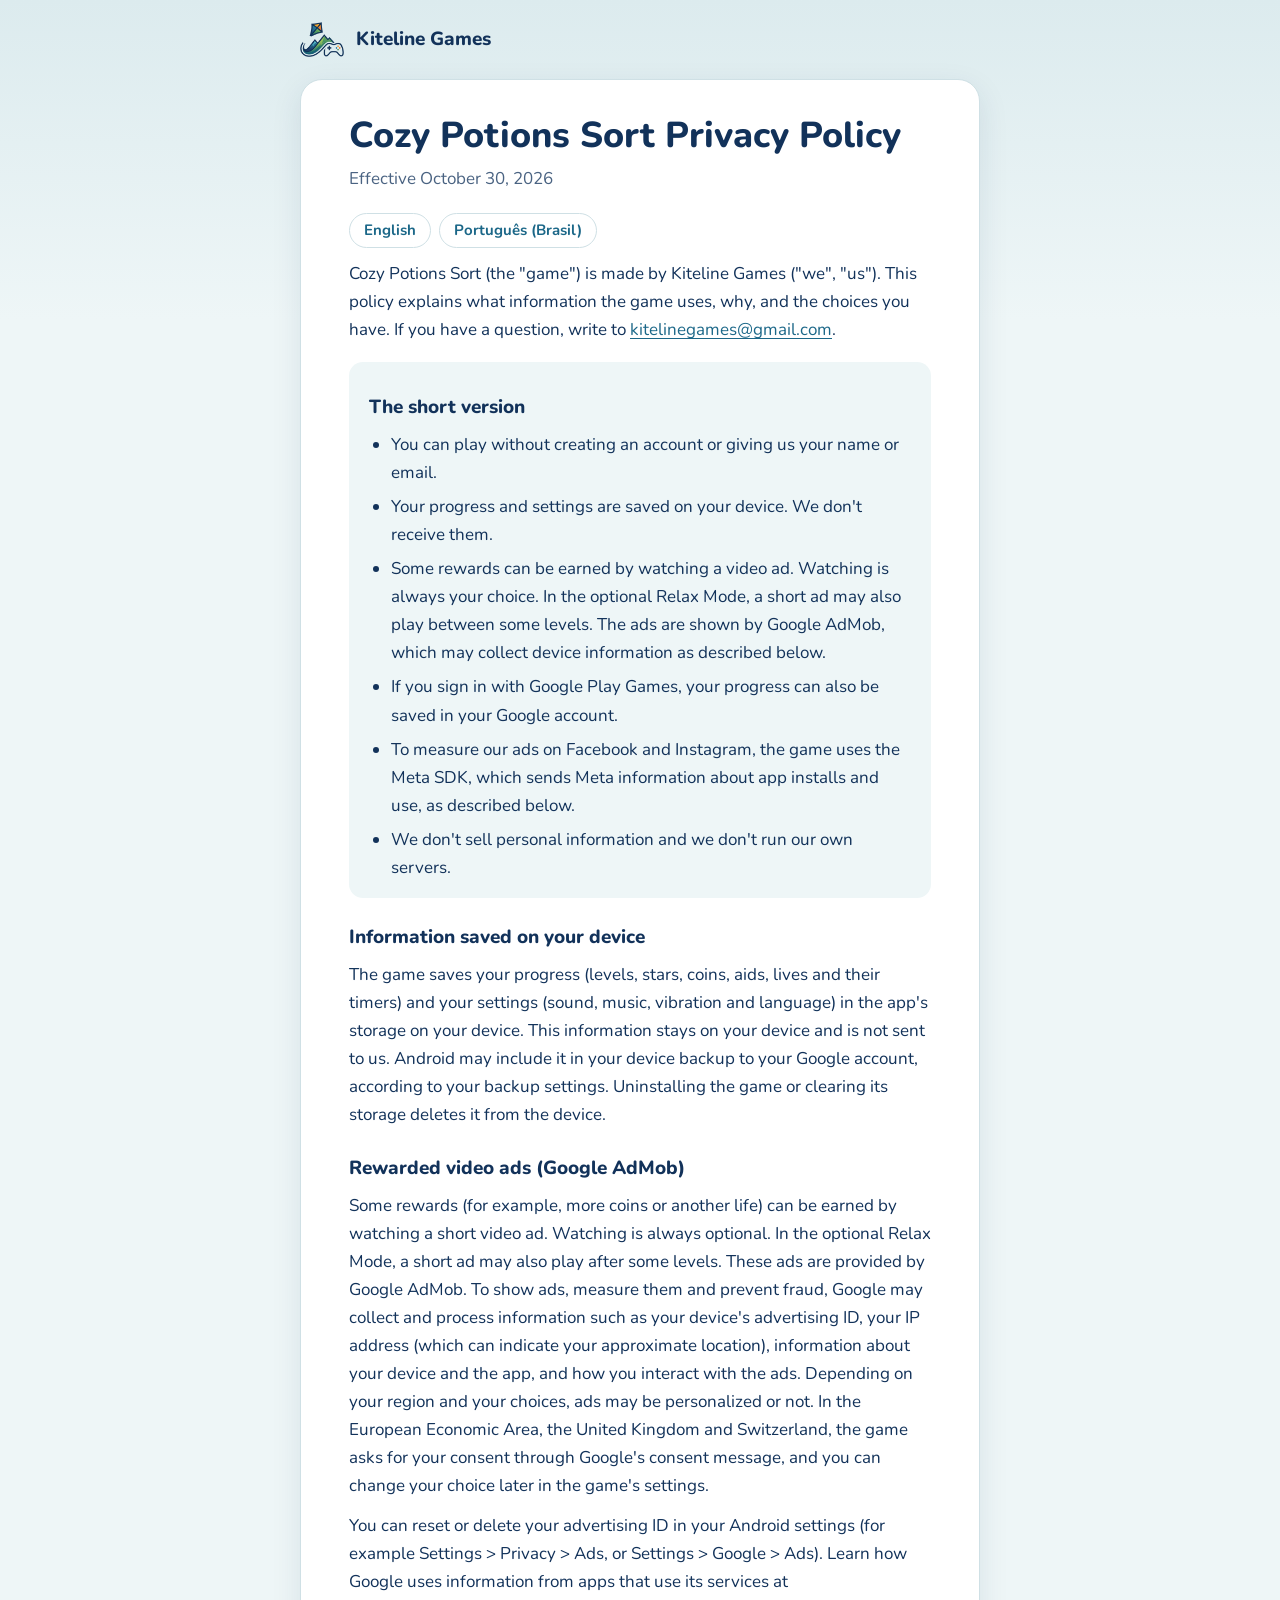
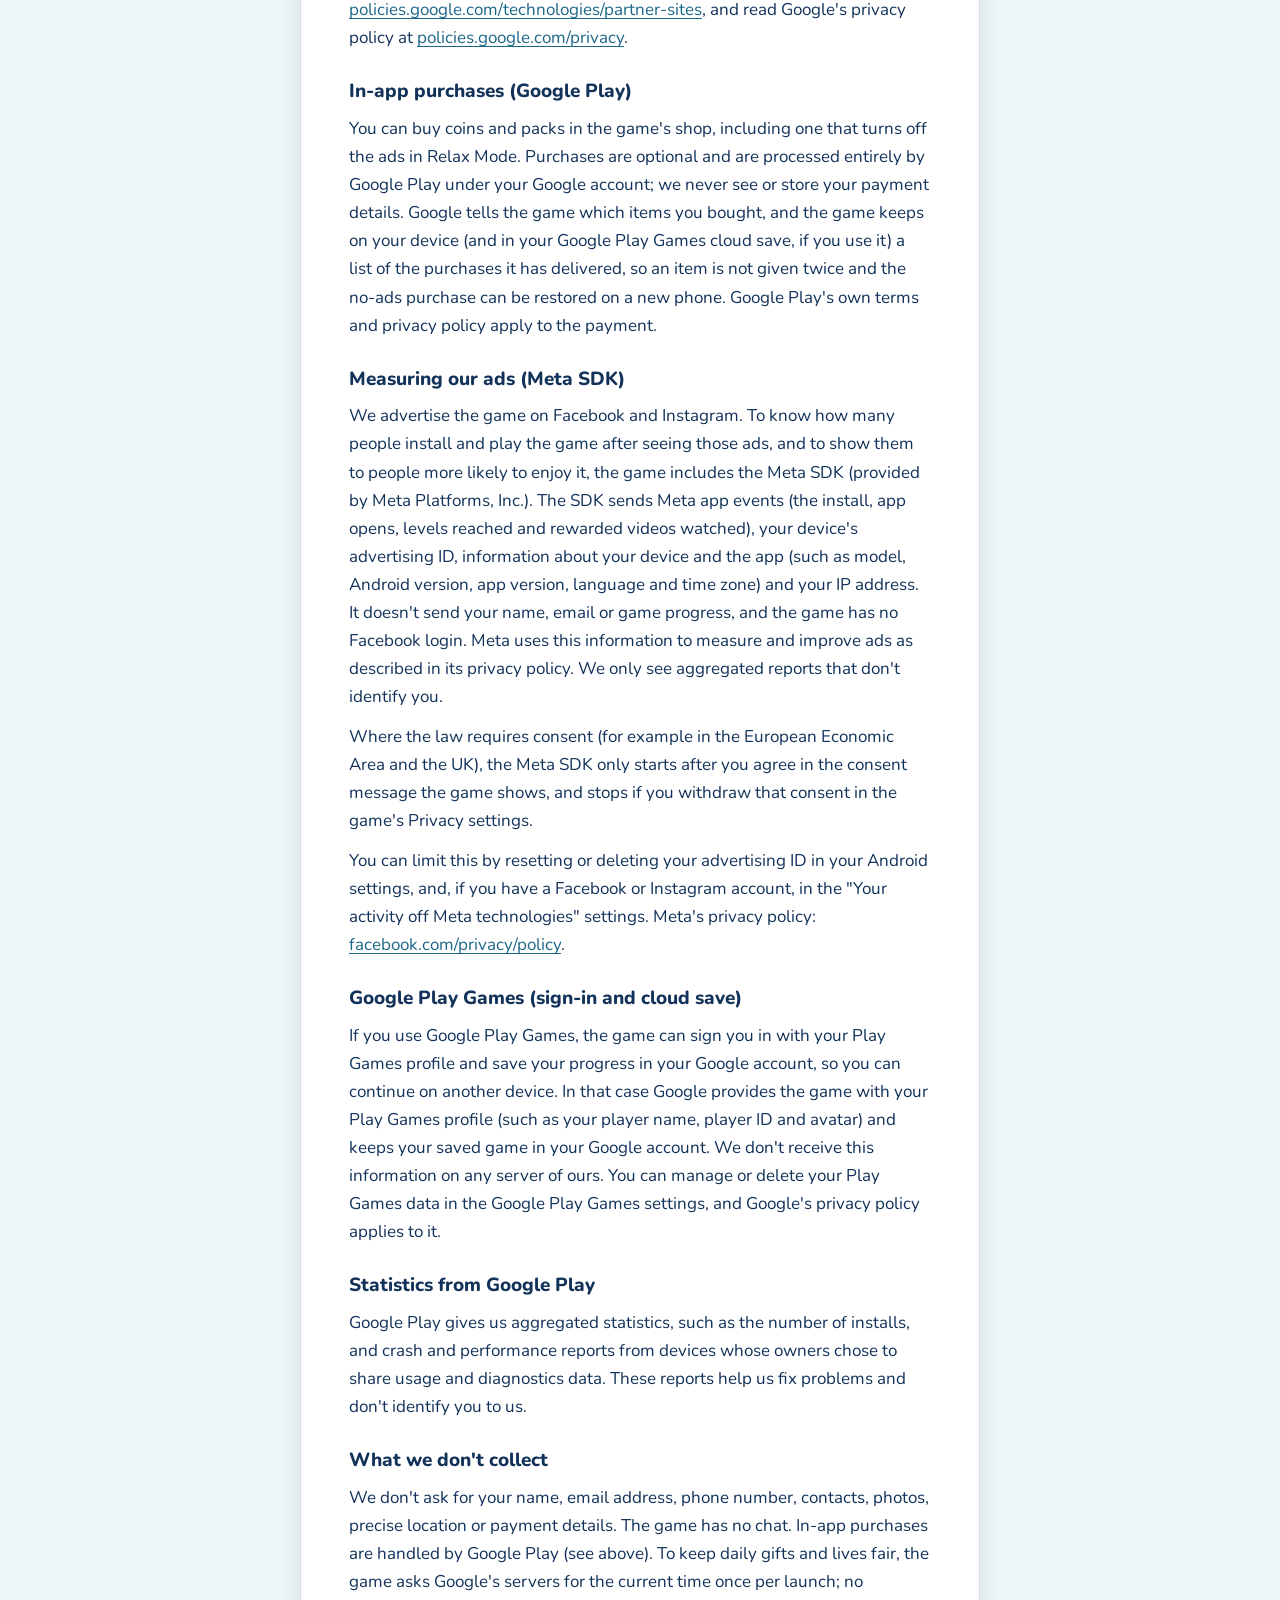
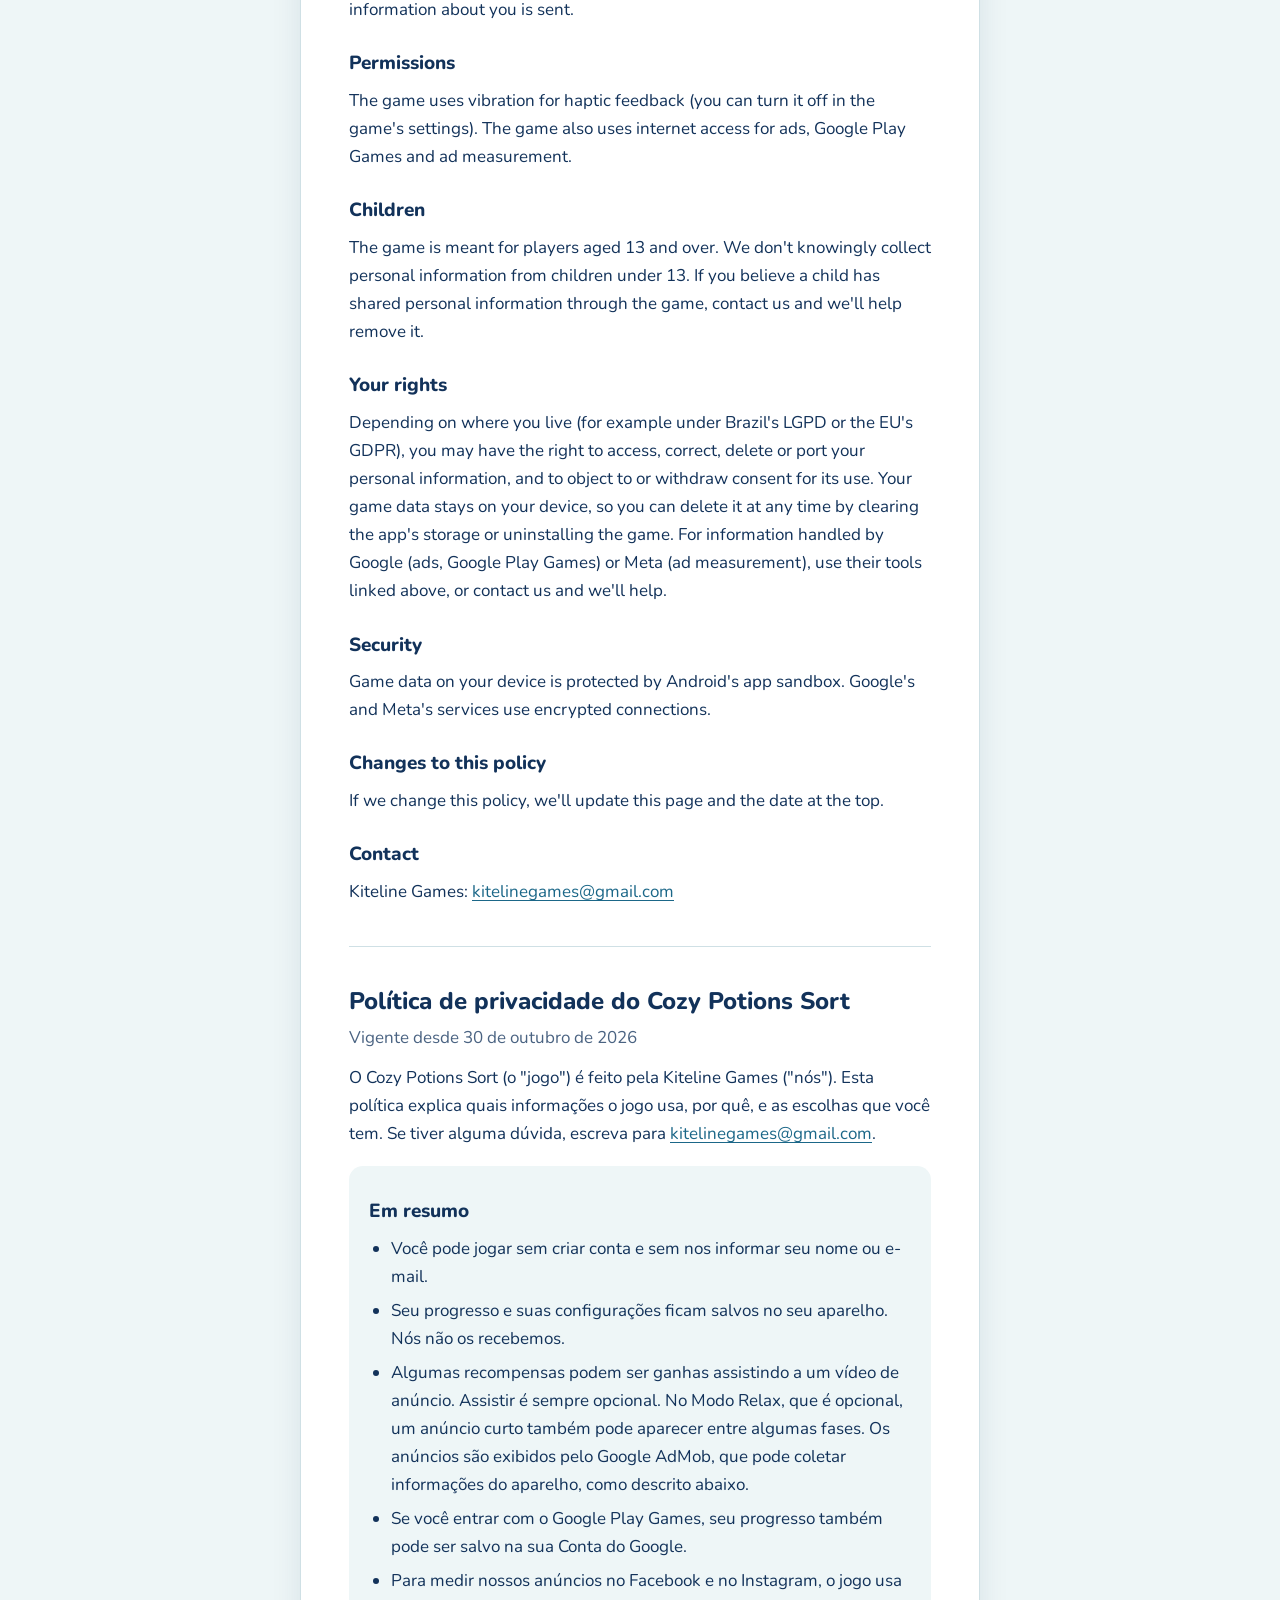
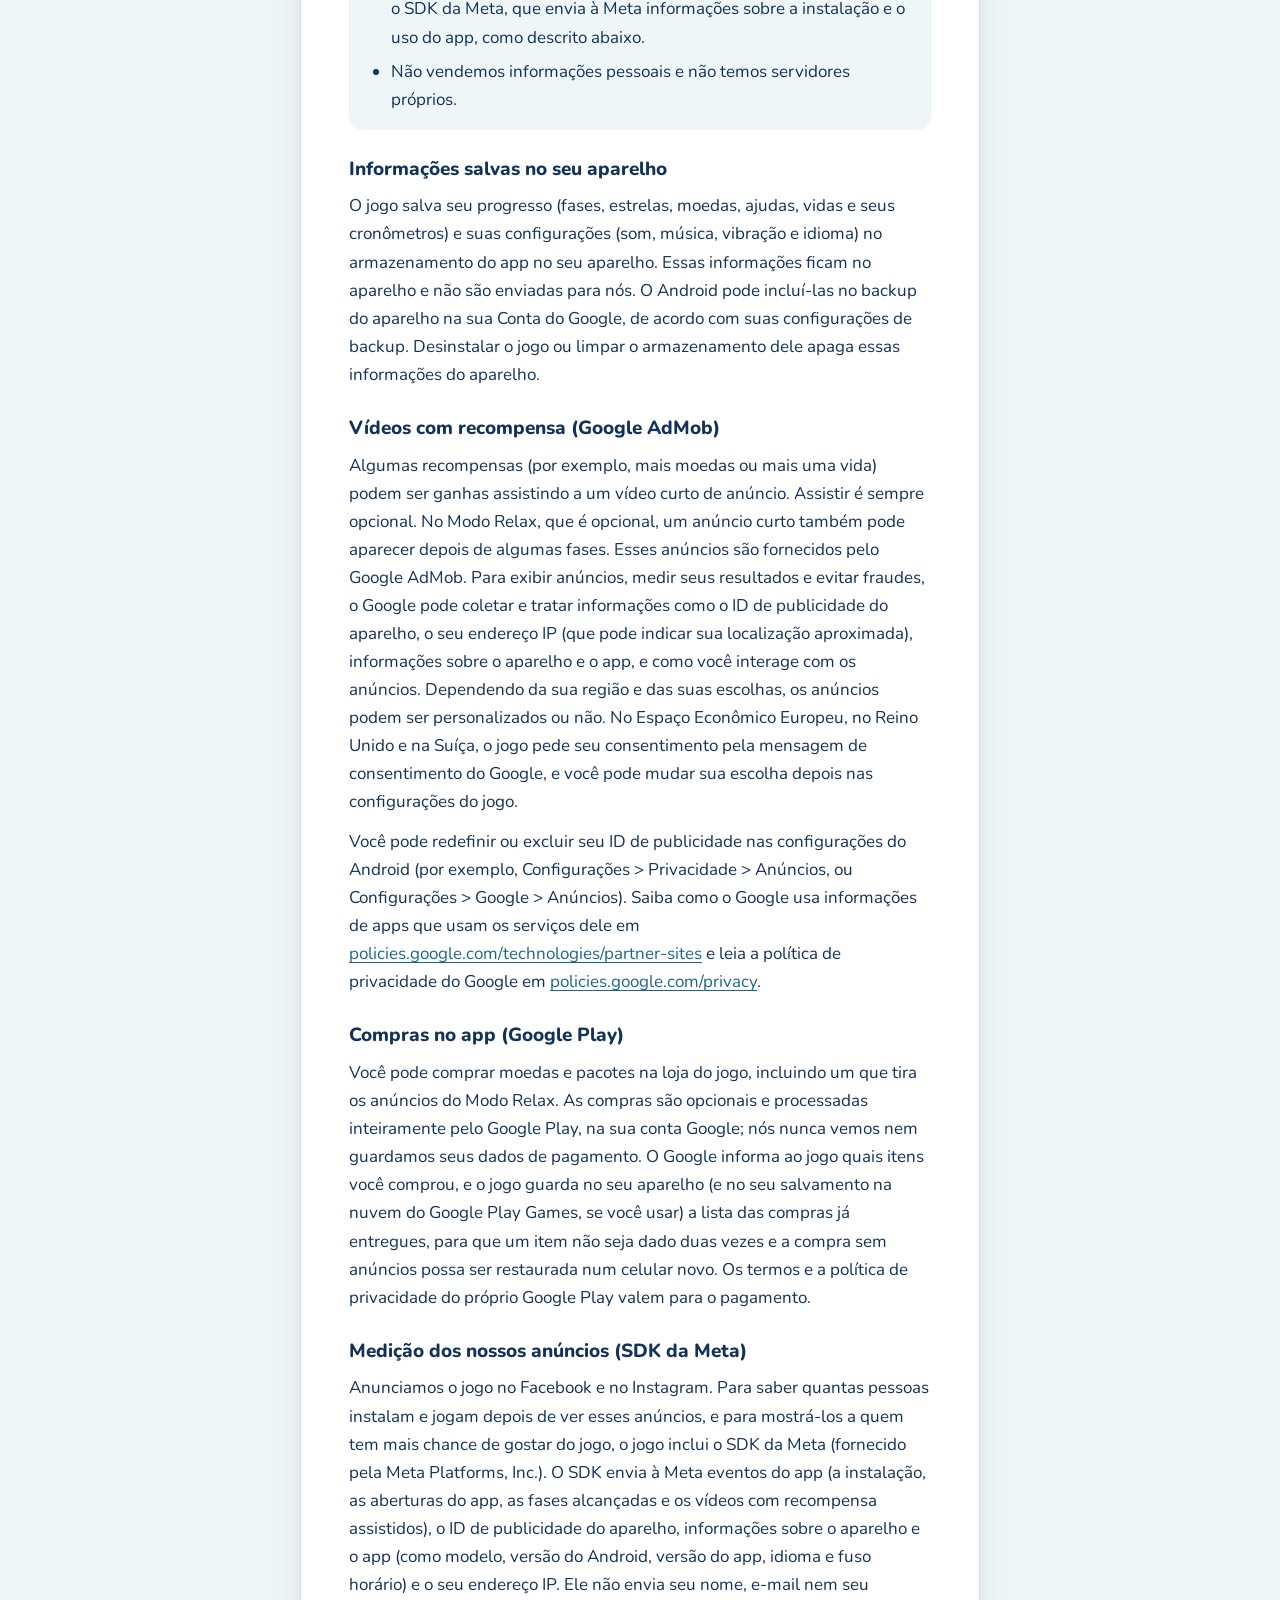
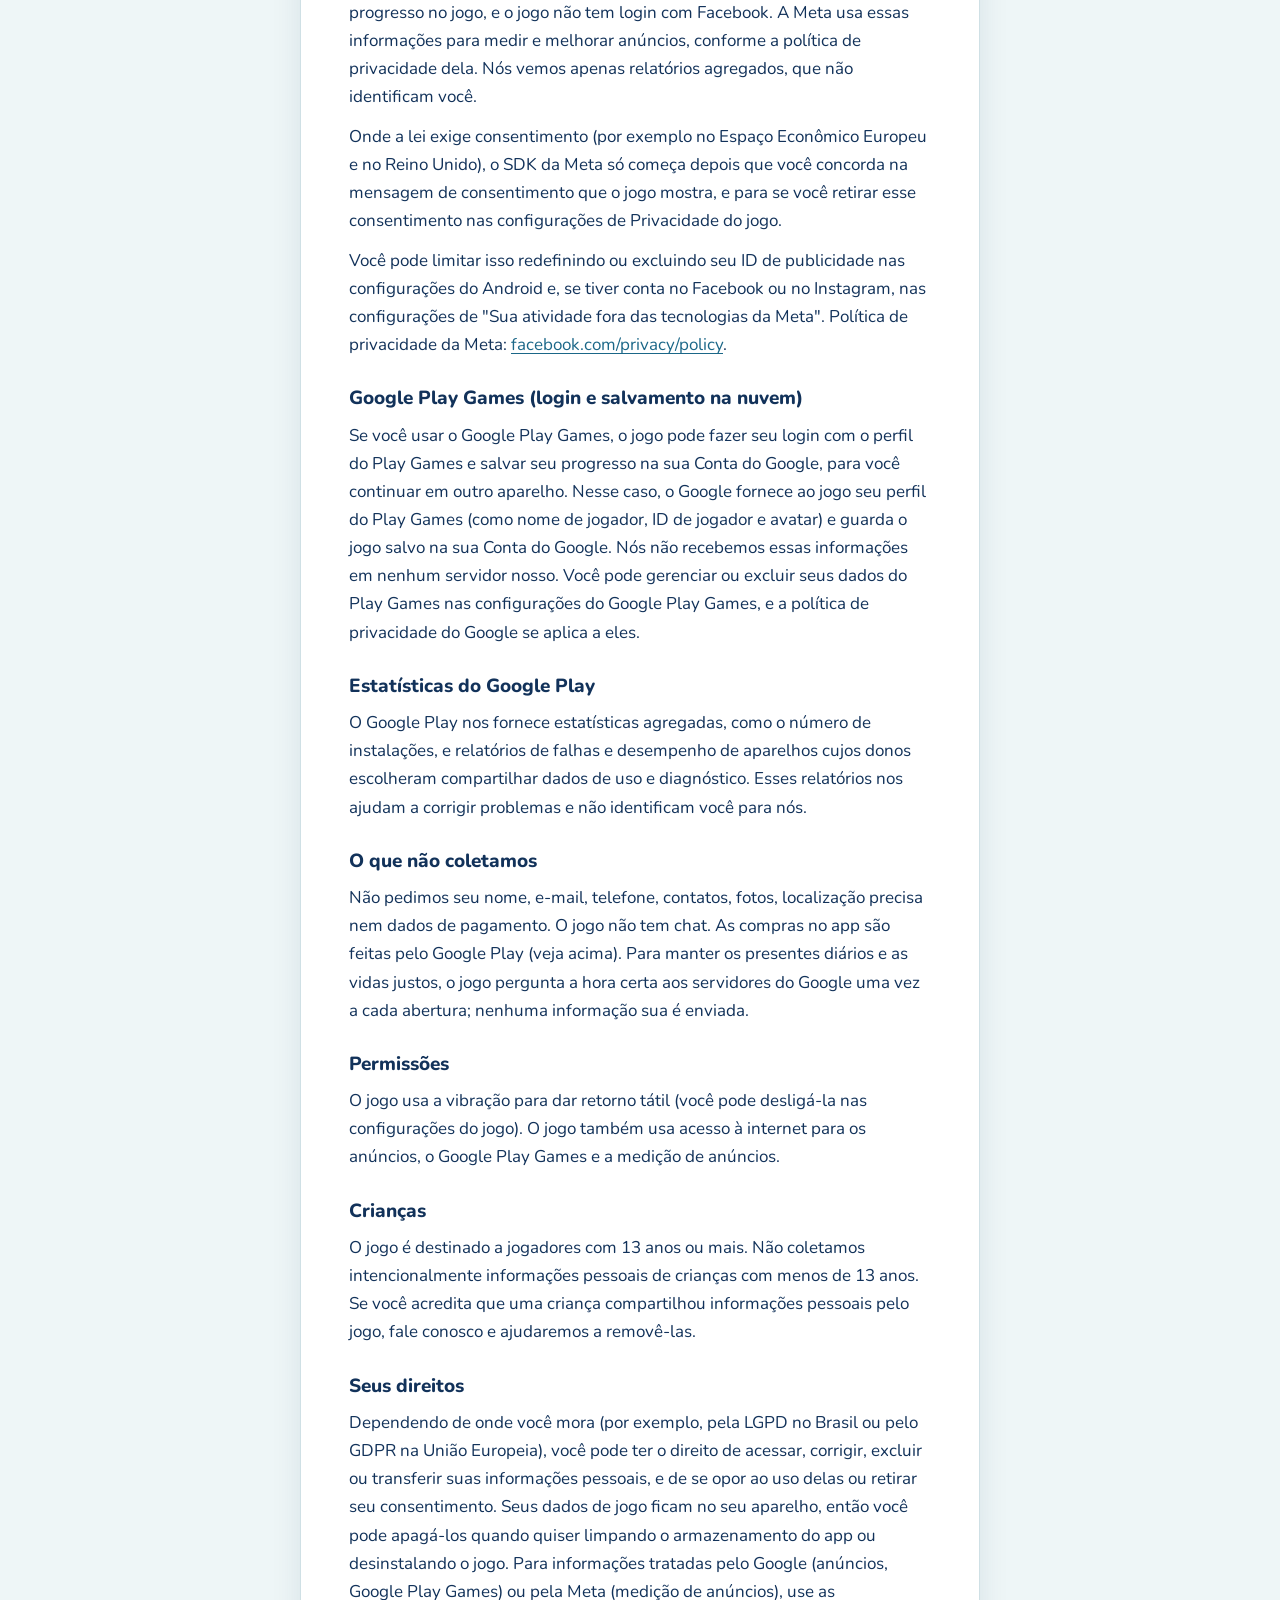
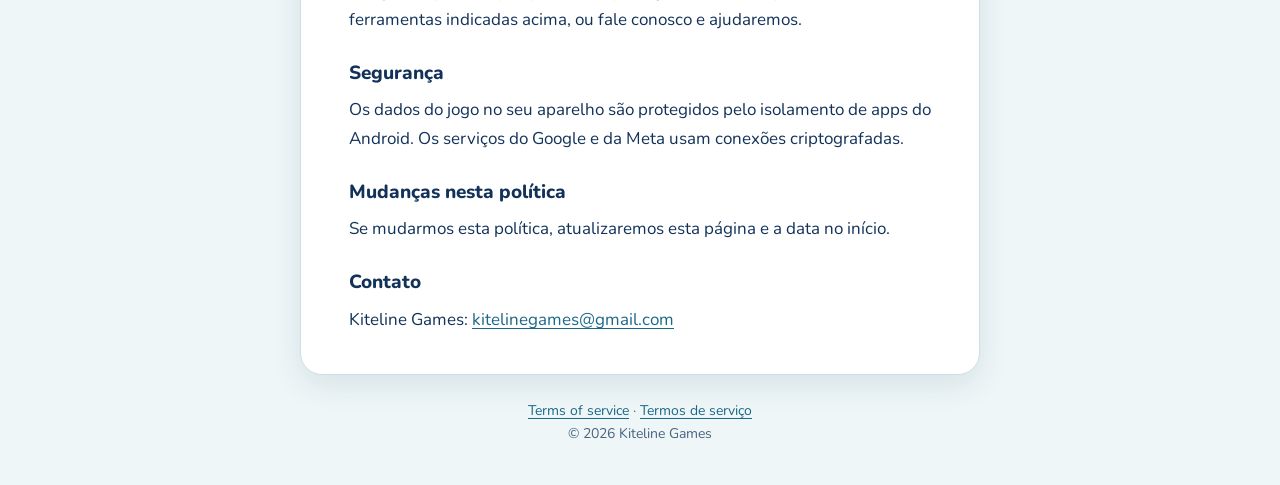
==== commit fb4f4e8b: "Add files via upload" ====
--- a/cozy-potions-sort/privacy.html
+++ b/cozy-potions-sort/privacy.html
@@ -42,6 +42,7 @@
       <p>You can buy coins and packs in the game's shop, including one that turns off the ads in Relax Mode. Purchases are optional and are processed entirely by Google Play under your Google account; we never see or store your payment details. Google tells the game which items you bought, and the game keeps on your device (and in your Google Play Games cloud save, if you use it) a list of the purchases it has delivered, so an item is not given twice and the no-ads purchase can be restored on a new phone. Google Play's own terms and privacy policy apply to the payment.</p>
       <h3>Measuring our ads (Meta SDK)</h3>
       <p>We advertise the game on Facebook and Instagram. To know how many people install and play the game after seeing those ads, and to show them to people more likely to enjoy it, the game includes the Meta SDK (provided by Meta Platforms, Inc.). The SDK sends Meta app events (the install, app opens, levels reached and rewarded videos watched), your device's advertising ID, information about your device and the app (such as model, Android version, app version, language and time zone) and your IP address. It doesn't send your name, email or game progress, and the game has no Facebook login. Meta uses this information to measure and improve ads as described in its privacy policy. We only see aggregated reports that don't identify you.</p>
+      <p>Where the law requires consent (for example in the European Economic Area and the UK), the Meta SDK only starts after you agree in the consent message the game shows, and stops if you withdraw that consent in the game's Privacy settings.</p>
       <p>You can limit this by resetting or deleting your advertising ID in your Android settings, and, if you have a Facebook or Instagram account, in the "Your activity off Meta technologies" settings. Meta's privacy policy: <a href="https://www.facebook.com/privacy/policy">facebook.com/privacy/policy</a>.</p>
 
       <h3>Google Play Games (sign-in and cloud save)</h3>
@@ -51,7 +52,7 @@
       <p>Google Play gives us aggregated statistics, such as the number of installs, and crash and performance reports from devices whose owners chose to share usage and diagnostics data. These reports help us fix problems and don't identify you to us.</p>
 
       <h3>What we don't collect</h3>
-      <p>We don't ask for your name, email address, phone number, contacts, photos, precise location or payment details. The game has no chat. In-app purchases are handled by Google Play (see above).</p>
+      <p>We don't ask for your name, email address, phone number, contacts, photos, precise location or payment details. The game has no chat. In-app purchases are handled by Google Play (see above). To keep daily gifts and lives fair, the game asks Google's servers for the current time once per launch; no information about you is sent.</p>
 
       <h3>Permissions</h3>
       <p>The game uses vibration for haptic feedback (you can turn it off in the game's settings). The game also uses internet access for ads, Google Play Games and ad measurement.</p>
@@ -101,6 +102,7 @@
       <p>Você pode comprar moedas e pacotes na loja do jogo, incluindo um que tira os anúncios do Modo Relax. As compras são opcionais e processadas inteiramente pelo Google Play, na sua conta Google; nós nunca vemos nem guardamos seus dados de pagamento. O Google informa ao jogo quais itens você comprou, e o jogo guarda no seu aparelho (e no seu salvamento na nuvem do Google Play Games, se você usar) a lista das compras já entregues, para que um item não seja dado duas vezes e a compra sem anúncios possa ser restaurada num celular novo. Os termos e a política de privacidade do próprio Google Play valem para o pagamento.</p>
       <h3>Medição dos nossos anúncios (SDK da Meta)</h3>
       <p>Anunciamos o jogo no Facebook e no Instagram. Para saber quantas pessoas instalam e jogam depois de ver esses anúncios, e para mostrá-los a quem tem mais chance de gostar do jogo, o jogo inclui o SDK da Meta (fornecido pela Meta Platforms, Inc.). O SDK envia à Meta eventos do app (a instalação, as aberturas do app, as fases alcançadas e os vídeos com recompensa assistidos), o ID de publicidade do aparelho, informações sobre o aparelho e o app (como modelo, versão do Android, versão do app, idioma e fuso horário) e o seu endereço IP. Ele não envia seu nome, e-mail nem seu progresso no jogo, e o jogo não tem login com Facebook. A Meta usa essas informações para medir e melhorar anúncios, conforme a política de privacidade dela. Nós vemos apenas relatórios agregados, que não identificam você.</p>
+      <p>Onde a lei exige consentimento (por exemplo no Espaço Econômico Europeu e no Reino Unido), o SDK da Meta só começa depois que você concorda na mensagem de consentimento que o jogo mostra, e para se você retirar esse consentimento nas configurações de Privacidade do jogo.</p>
       <p>Você pode limitar isso redefinindo ou excluindo seu ID de publicidade nas configurações do Android e, se tiver conta no Facebook ou no Instagram, nas configurações de "Sua atividade fora das tecnologias da Meta". Política de privacidade da Meta: <a href="https://www.facebook.com/privacy/policy">facebook.com/privacy/policy</a>.</p>
 
       <h3>Google Play Games (login e salvamento na nuvem)</h3>
@@ -110,7 +112,7 @@
       <p>O Google Play nos fornece estatísticas agregadas, como o número de instalações, e relatórios de falhas e desempenho de aparelhos cujos donos escolheram compartilhar dados de uso e diagnóstico. Esses relatórios nos ajudam a corrigir problemas e não identificam você para nós.</p>
 
       <h3>O que não coletamos</h3>
-      <p>Não pedimos seu nome, e-mail, telefone, contatos, fotos, localização precisa nem dados de pagamento. O jogo não tem chat. As compras no app são feitas pelo Google Play (veja acima).</p>
+      <p>Não pedimos seu nome, e-mail, telefone, contatos, fotos, localização precisa nem dados de pagamento. O jogo não tem chat. As compras no app são feitas pelo Google Play (veja acima). Para manter os presentes diários e as vidas justos, o jogo pergunta a hora certa aos servidores do Google uma vez a cada abertura; nenhuma informação sua é enviada.</p>
 
       <h3>Permissões</h3>
       <p>O jogo usa a vibração para dar retorno tátil (você pode desligá-la nas configurações do jogo). O jogo também usa acesso à internet para os anúncios, o Google Play Games e a medição de anúncios.</p>
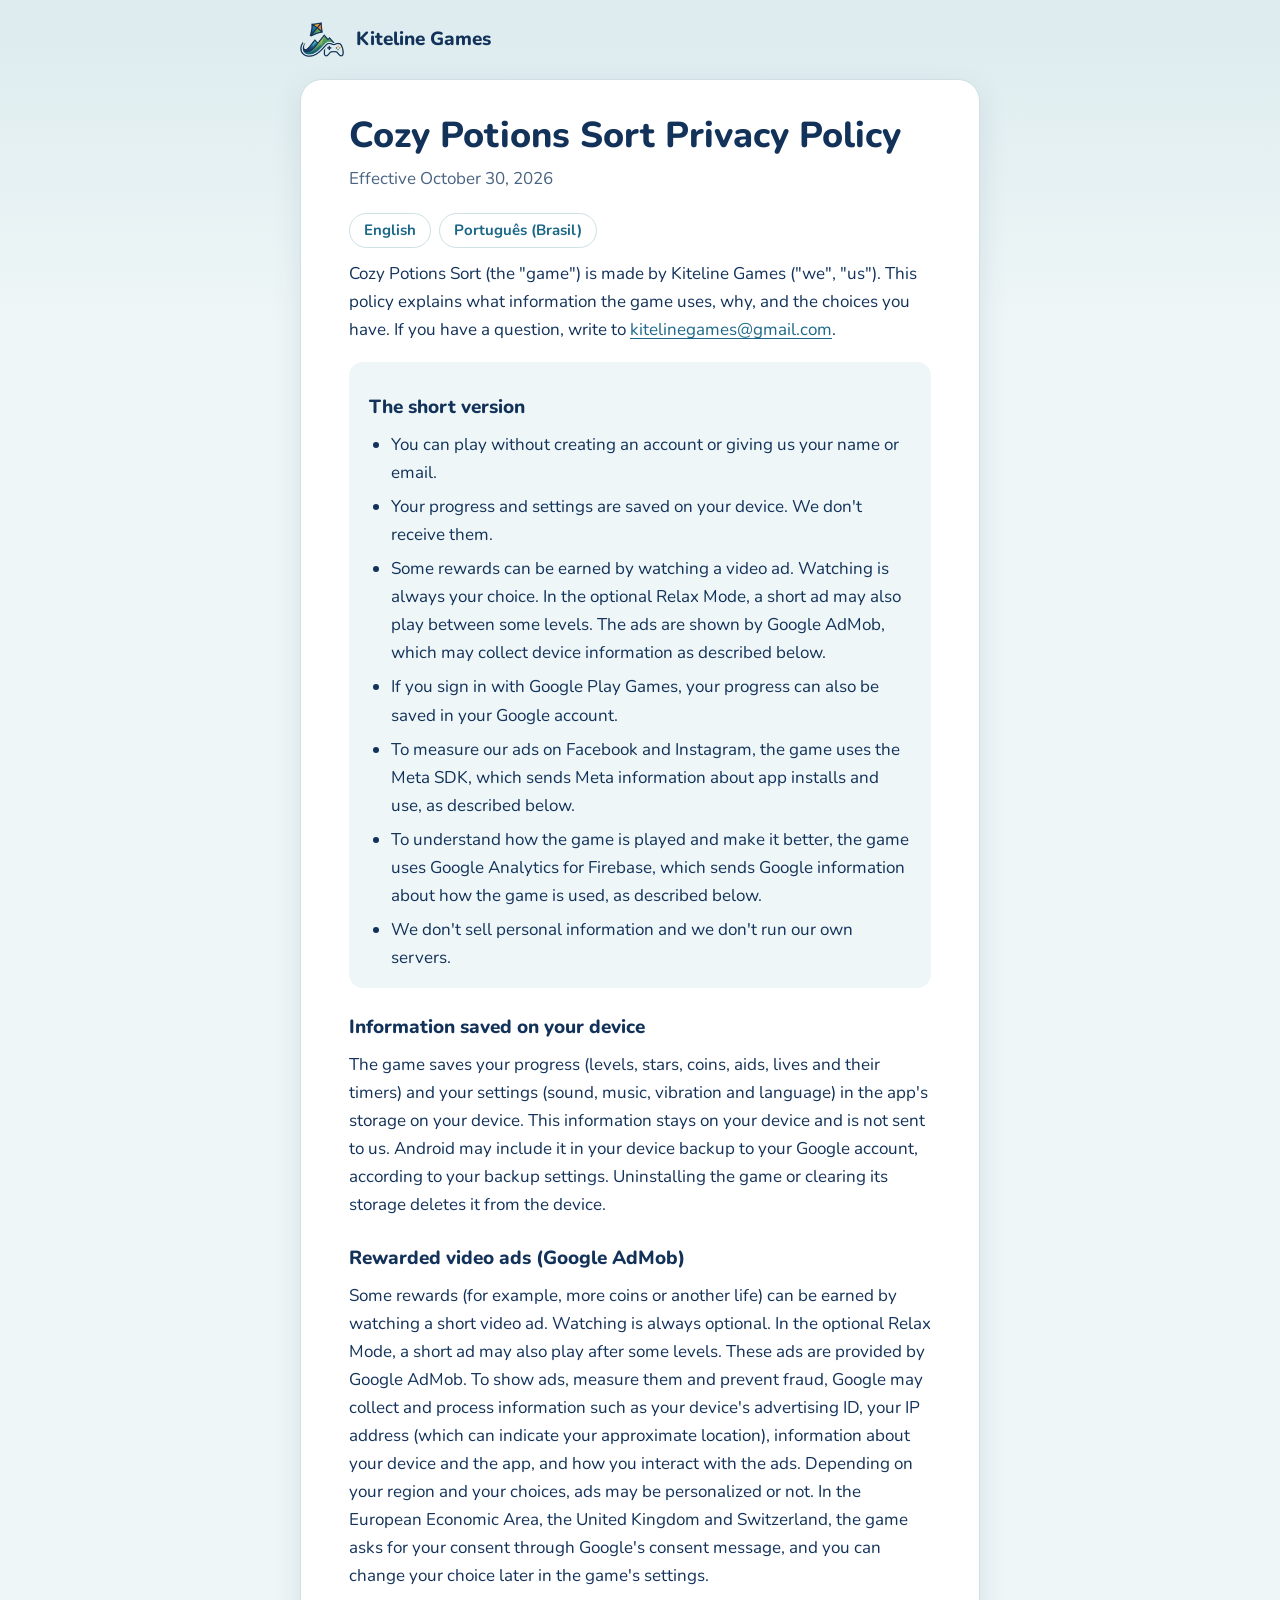
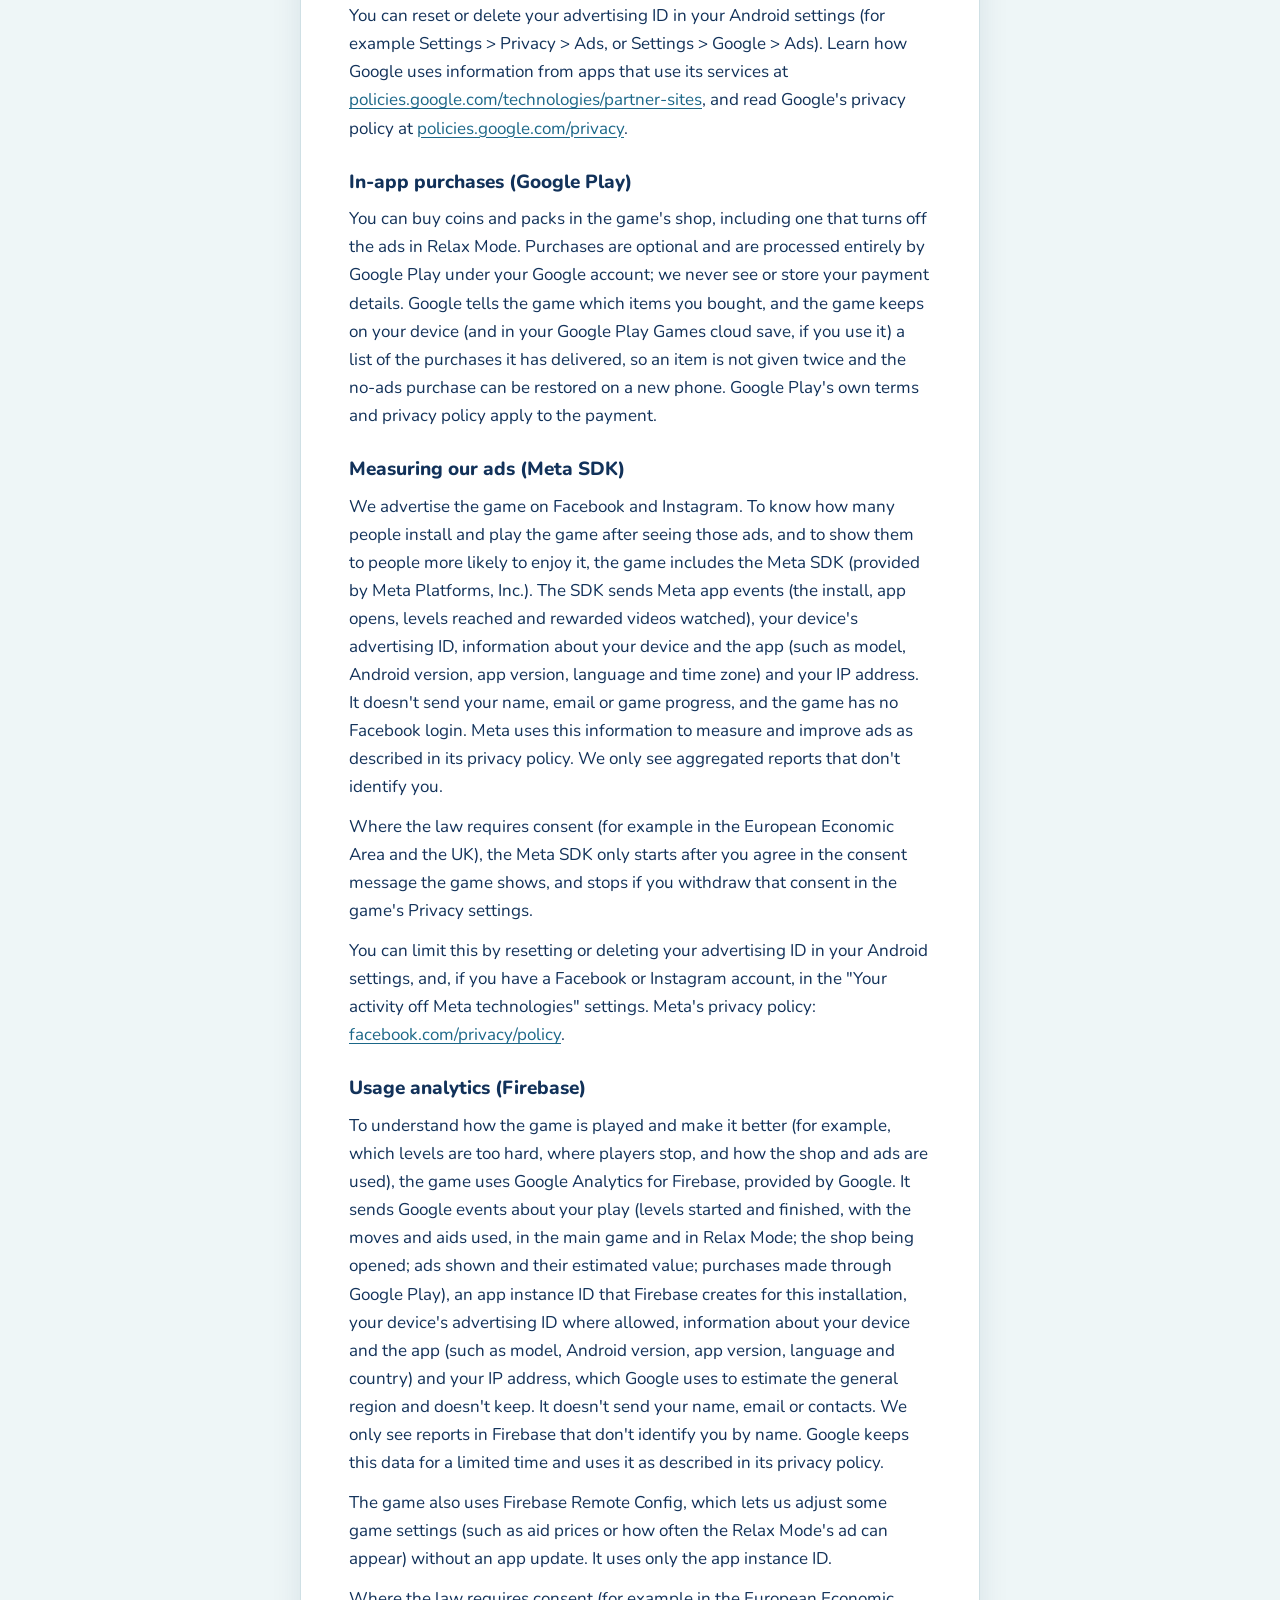
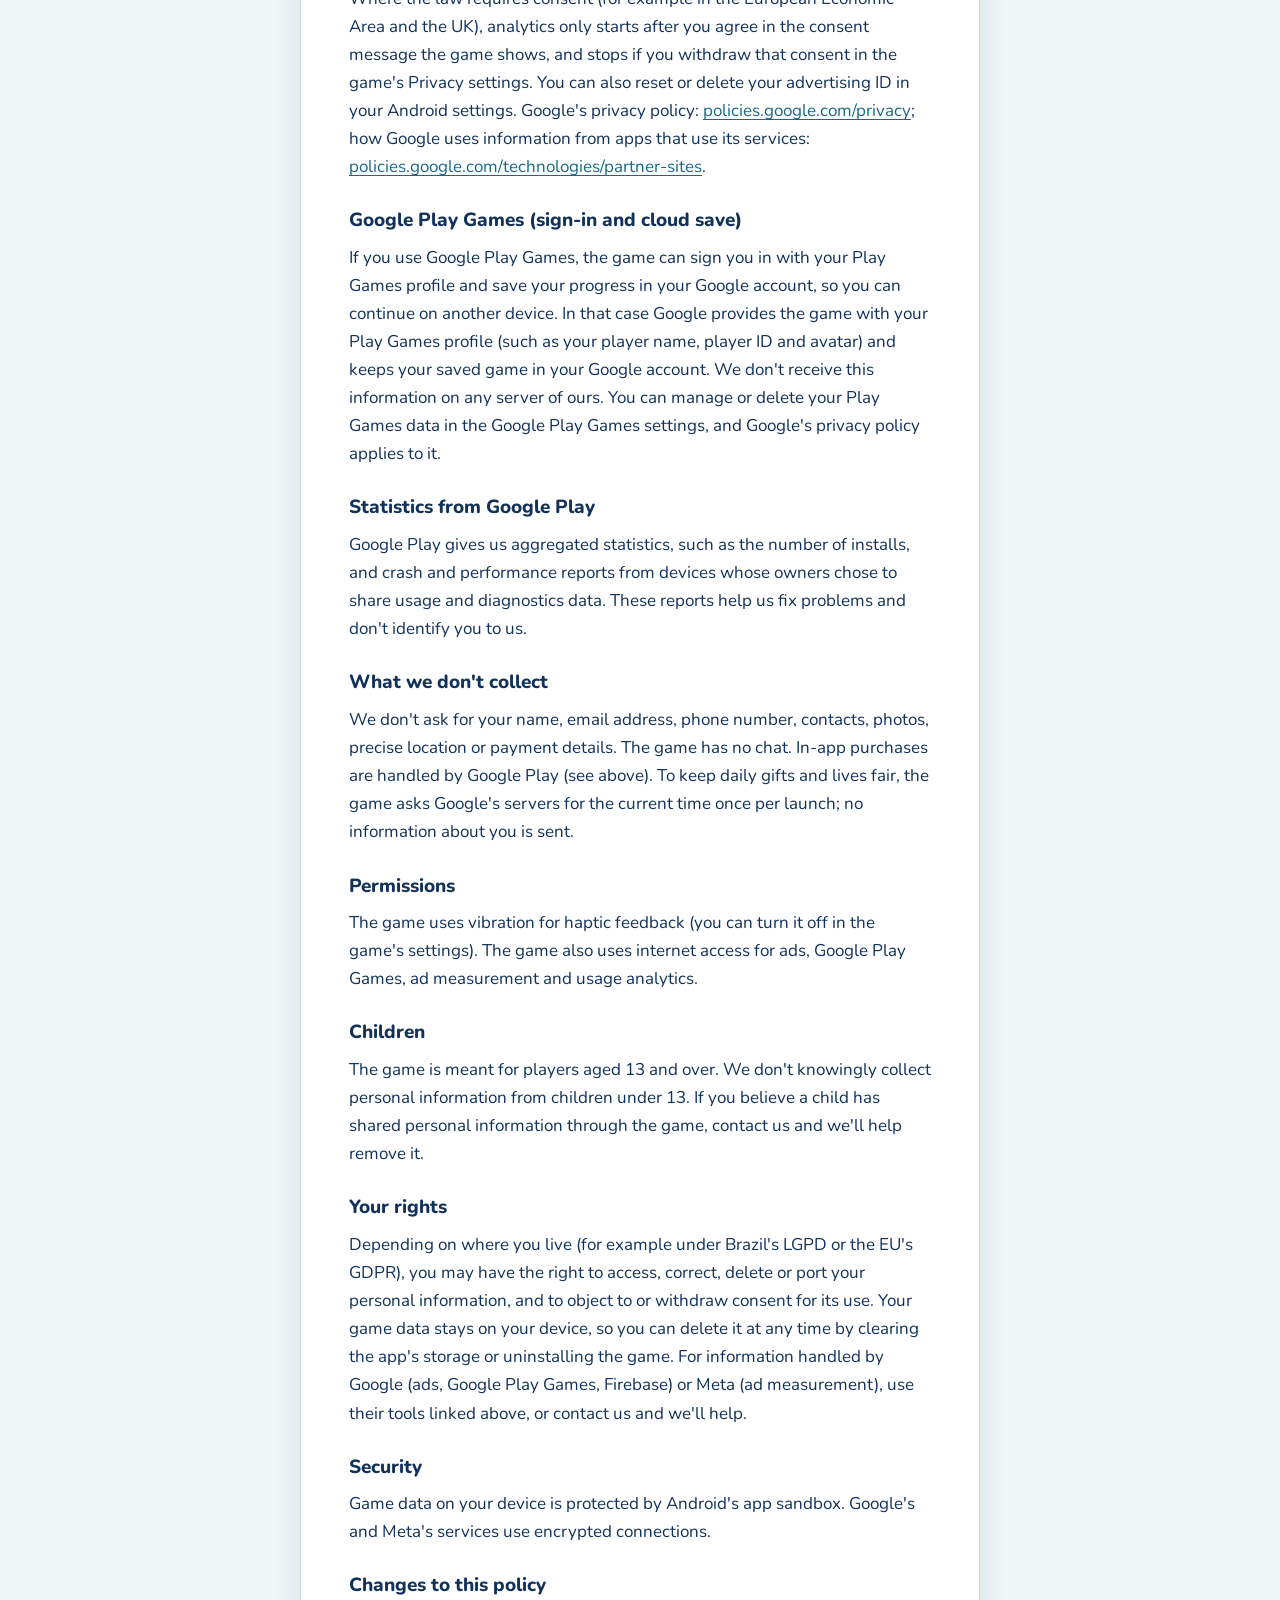
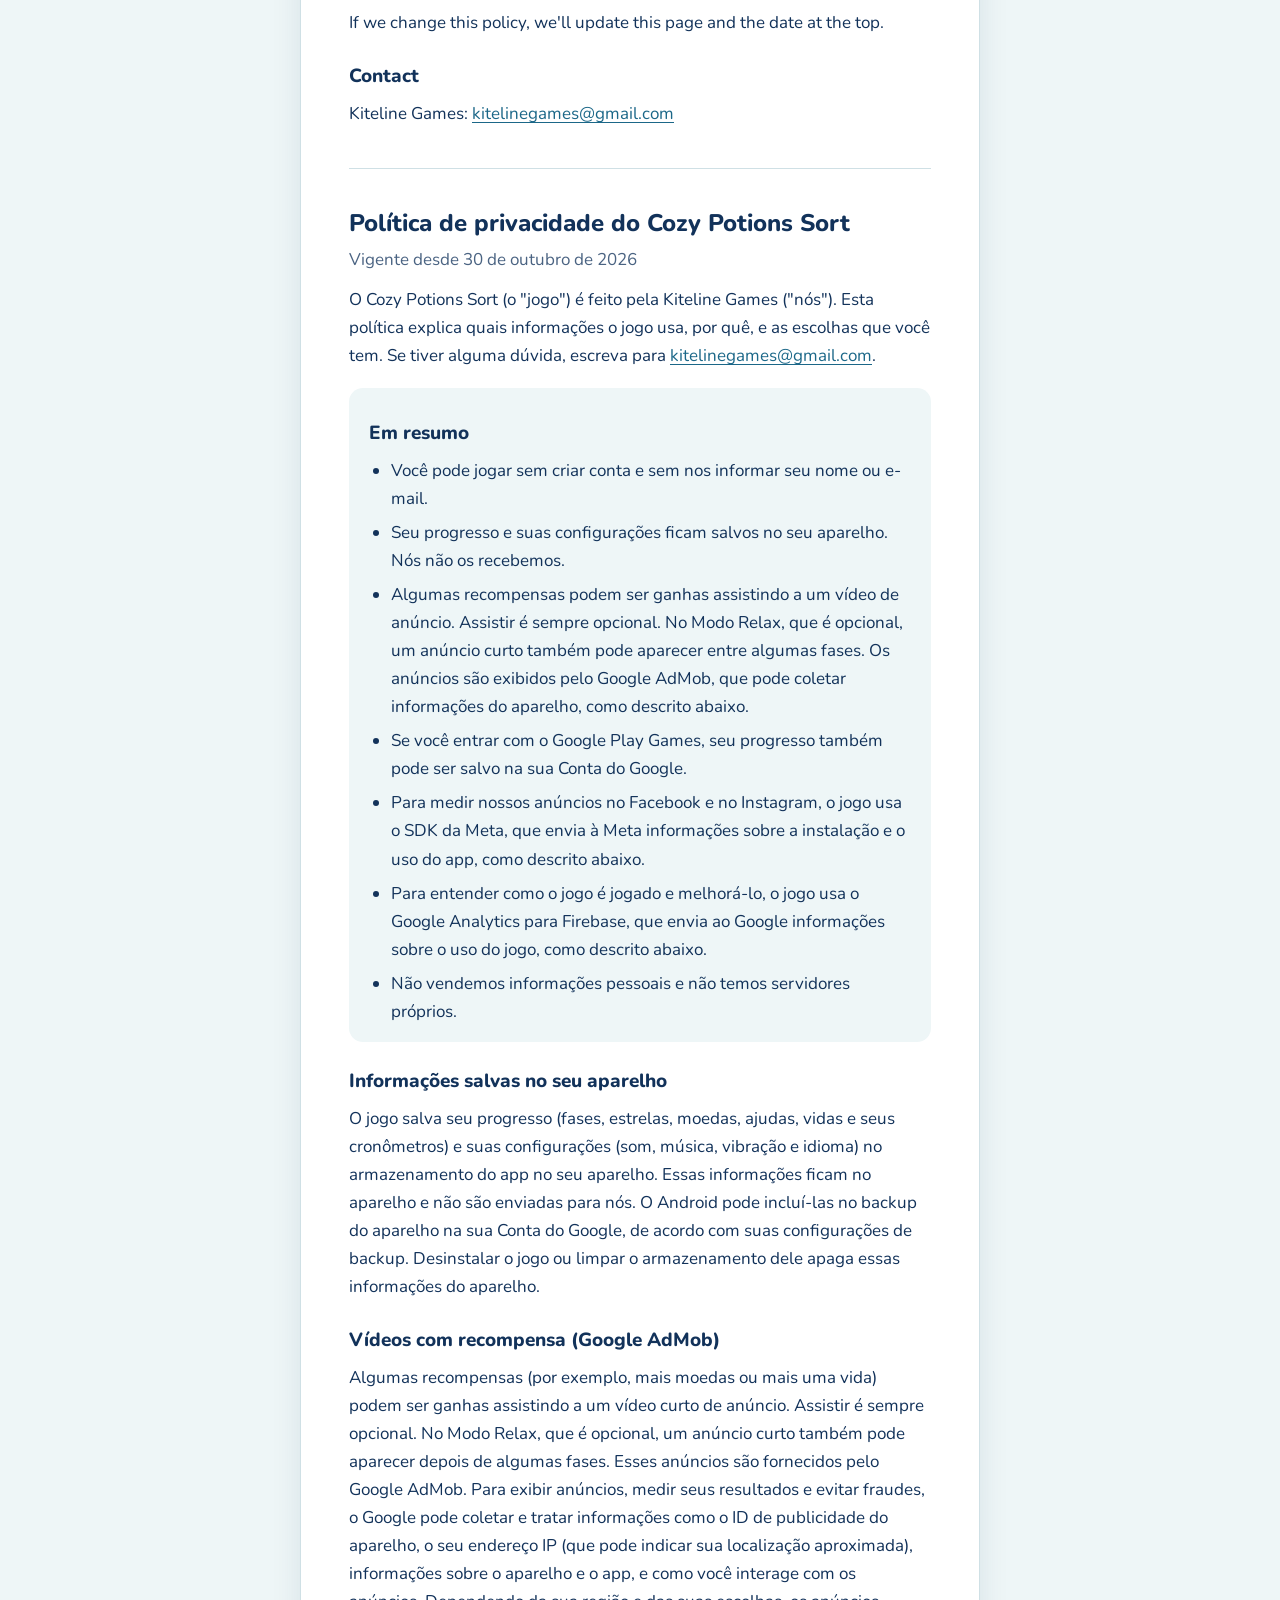
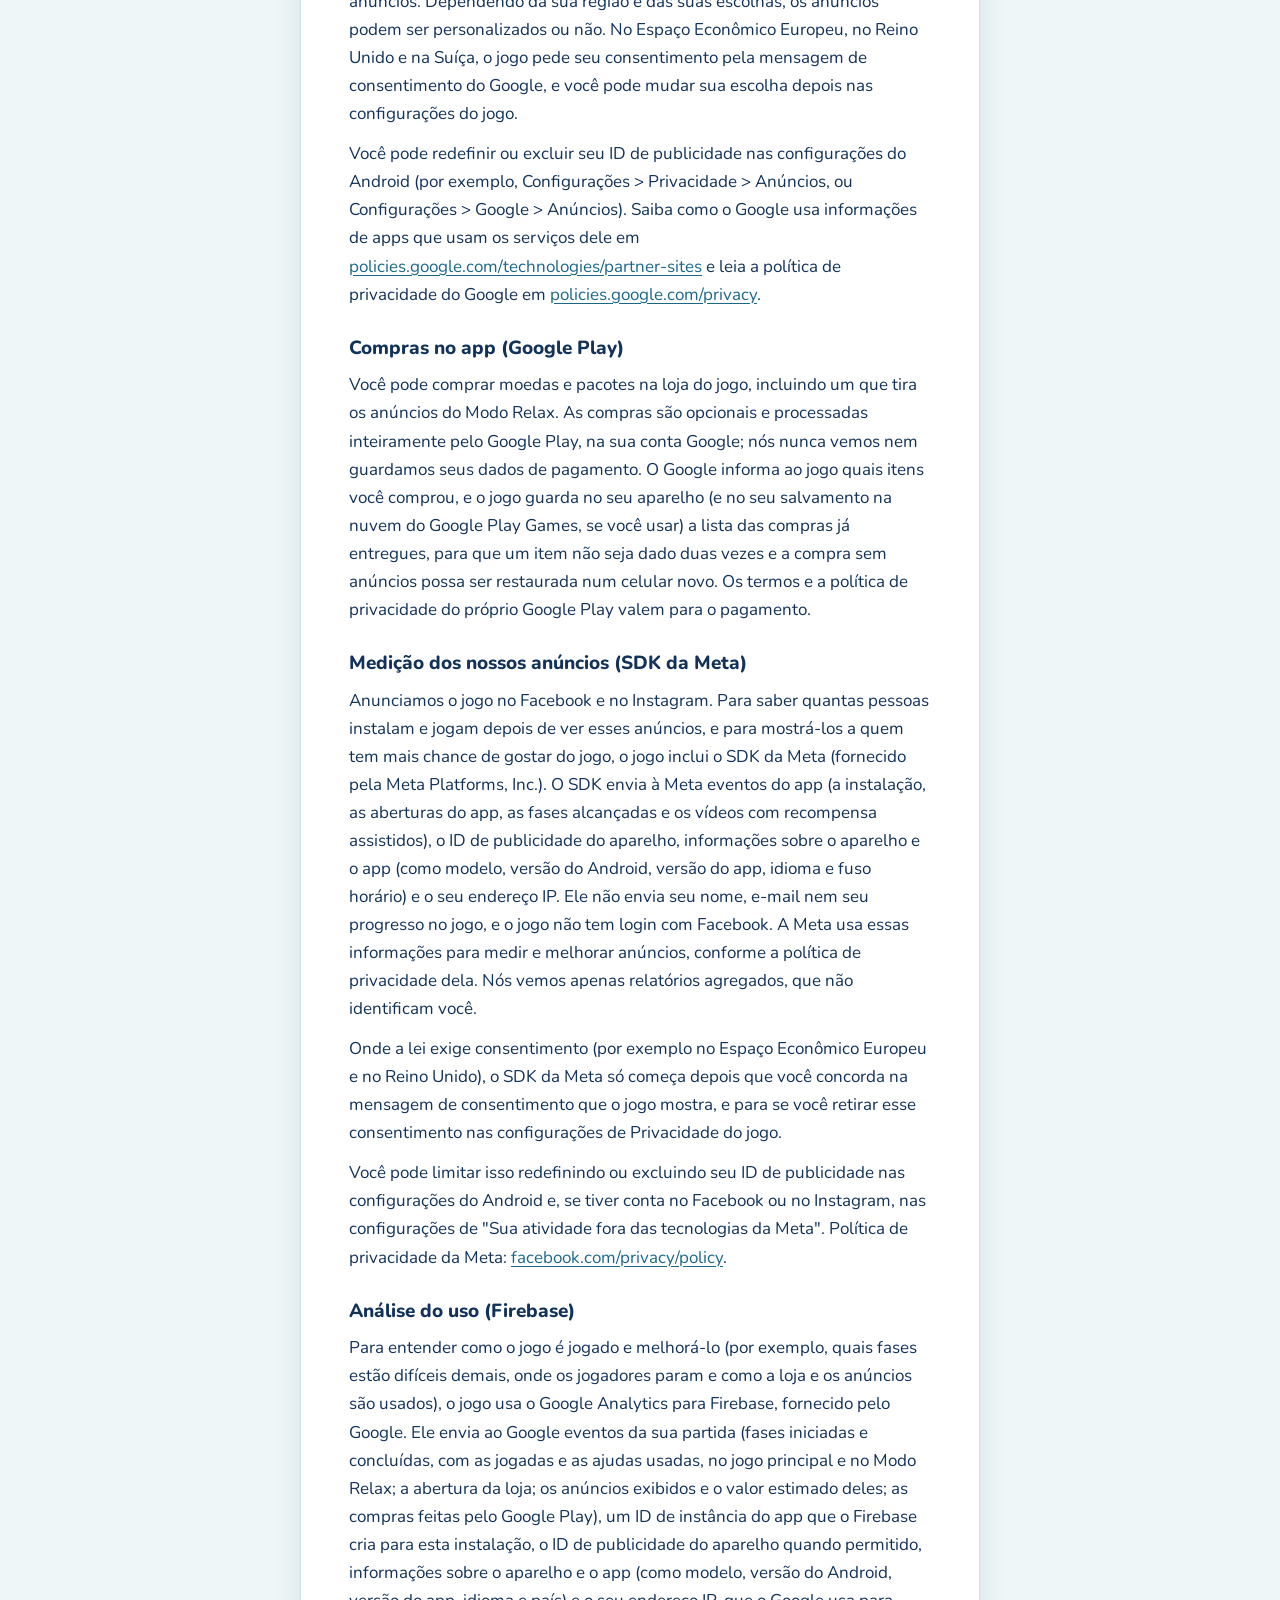
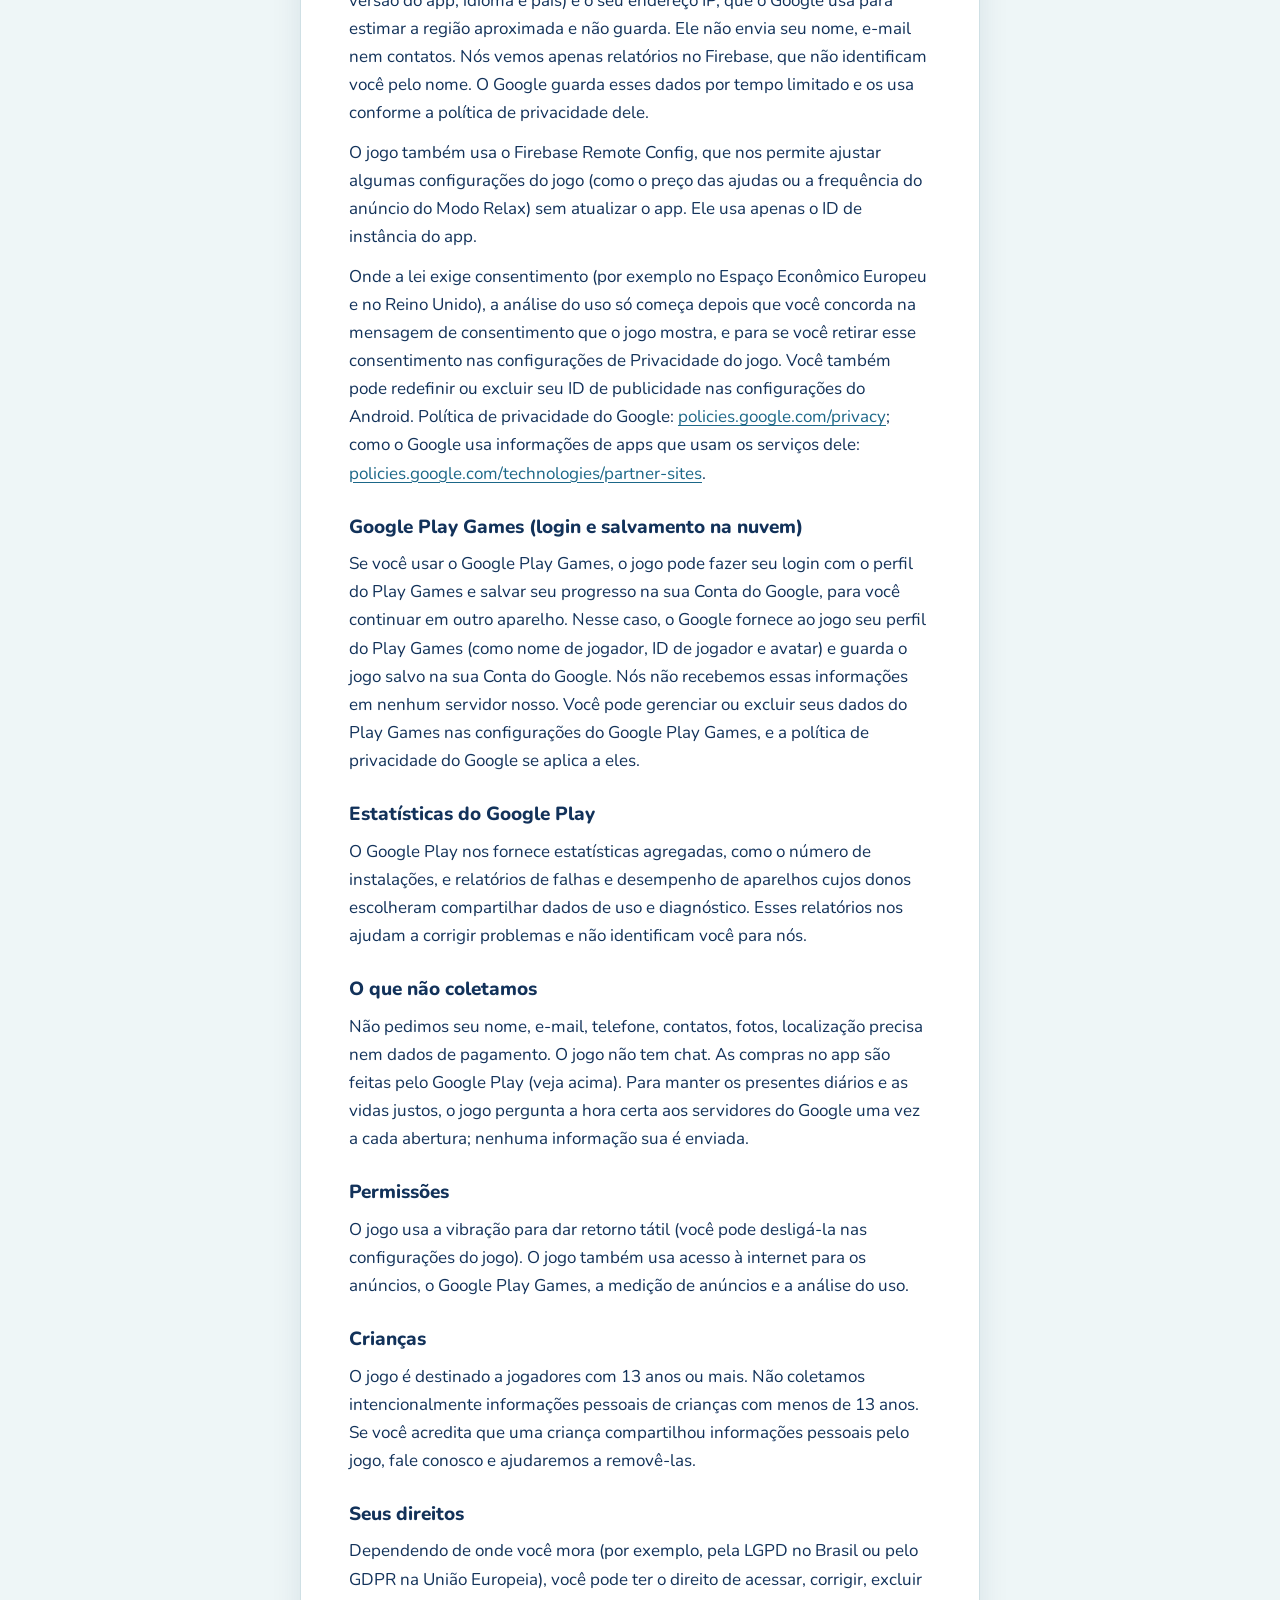
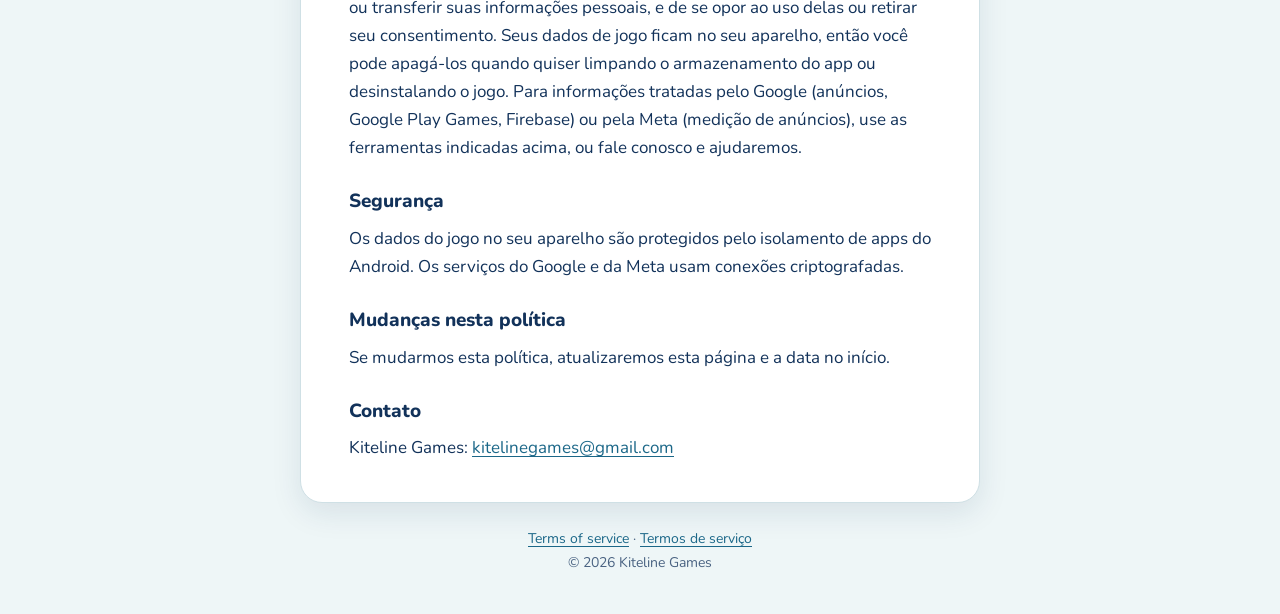
==== commit 3caa88a5: "Add files via upload" ====
--- a/cozy-potions-sort/privacy.html
+++ b/cozy-potions-sort/privacy.html
@@ -27,6 +27,7 @@
           <li>Some rewards can be earned by watching a video ad. Watching is always your choice. In the optional Relax Mode, a short ad may also play between some levels. The ads are shown by Google AdMob, which may collect device information as described below.</li>
           <li>If you sign in with Google Play Games, your progress can also be saved in your Google account.</li>
           <li>To measure our ads on Facebook and Instagram, the game uses the Meta SDK, which sends Meta information about app installs and use, as described below.</li>
+          <li>To understand how the game is played and make it better, the game uses Google Analytics for Firebase, which sends Google information about how the game is used, as described below.</li>
           <li>We don't sell personal information and we don't run our own servers.</li>
         </ul>
       </div>
@@ -45,6 +46,11 @@
       <p>Where the law requires consent (for example in the European Economic Area and the UK), the Meta SDK only starts after you agree in the consent message the game shows, and stops if you withdraw that consent in the game's Privacy settings.</p>
       <p>You can limit this by resetting or deleting your advertising ID in your Android settings, and, if you have a Facebook or Instagram account, in the "Your activity off Meta technologies" settings. Meta's privacy policy: <a href="https://www.facebook.com/privacy/policy">facebook.com/privacy/policy</a>.</p>
 
+      <h3>Usage analytics (Firebase)</h3>
+      <p>To understand how the game is played and make it better (for example, which levels are too hard, where players stop, and how the shop and ads are used), the game uses Google Analytics for Firebase, provided by Google. It sends Google events about your play (levels started and finished, with the moves and aids used, in the main game and in Relax Mode; the shop being opened; ads shown and their estimated value; purchases made through Google Play), an app instance ID that Firebase creates for this installation, your device's advertising ID where allowed, information about your device and the app (such as model, Android version, app version, language and country) and your IP address, which Google uses to estimate the general region and doesn't keep. It doesn't send your name, email or contacts. We only see reports in Firebase that don't identify you by name. Google keeps this data for a limited time and uses it as described in its privacy policy.</p>
+      <p>The game also uses Firebase Remote Config, which lets us adjust some game settings (such as aid prices or how often the Relax Mode's ad can appear) without an app update. It uses only the app instance ID.</p>
+      <p>Where the law requires consent (for example in the European Economic Area and the UK), analytics only starts after you agree in the consent message the game shows, and stops if you withdraw that consent in the game's Privacy settings. You can also reset or delete your advertising ID in your Android settings. Google's privacy policy: <a href="https://policies.google.com/privacy">policies.google.com/privacy</a>; how Google uses information from apps that use its services: <a href="https://policies.google.com/technologies/partner-sites">policies.google.com/technologies/partner-sites</a>.</p>
+
       <h3>Google Play Games (sign-in and cloud save)</h3>
       <p>If you use Google Play Games, the game can sign you in with your Play Games profile and save your progress in your Google account, so you can continue on another device. In that case Google provides the game with your Play Games profile (such as your player name, player ID and avatar) and keeps your saved game in your Google account. We don't receive this information on any server of ours. You can manage or delete your Play Games data in the Google Play Games settings, and Google's privacy policy applies to it.</p>
 
@@ -55,13 +61,13 @@
       <p>We don't ask for your name, email address, phone number, contacts, photos, precise location or payment details. The game has no chat. In-app purchases are handled by Google Play (see above). To keep daily gifts and lives fair, the game asks Google's servers for the current time once per launch; no information about you is sent.</p>
 
       <h3>Permissions</h3>
-      <p>The game uses vibration for haptic feedback (you can turn it off in the game's settings). The game also uses internet access for ads, Google Play Games and ad measurement.</p>
+      <p>The game uses vibration for haptic feedback (you can turn it off in the game's settings). The game also uses internet access for ads, Google Play Games, ad measurement and usage analytics.</p>
 
       <h3>Children</h3>
       <p>The game is meant for players aged 13 and over. We don't knowingly collect personal information from children under 13. If you believe a child has shared personal information through the game, contact us and we'll help remove it.</p>
 
       <h3>Your rights</h3>
-      <p>Depending on where you live (for example under Brazil's LGPD or the EU's GDPR), you may have the right to access, correct, delete or port your personal information, and to object to or withdraw consent for its use. Your game data stays on your device, so you can delete it at any time by clearing the app's storage or uninstalling the game. For information handled by Google (ads, Google Play Games) or Meta (ad measurement), use their tools linked above, or contact us and we'll help.</p>
+      <p>Depending on where you live (for example under Brazil's LGPD or the EU's GDPR), you may have the right to access, correct, delete or port your personal information, and to object to or withdraw consent for its use. Your game data stays on your device, so you can delete it at any time by clearing the app's storage or uninstalling the game. For information handled by Google (ads, Google Play Games, Firebase) or Meta (ad measurement), use their tools linked above, or contact us and we'll help.</p>
 
       <h3>Security</h3>
       <p>Game data on your device is protected by Android's app sandbox. Google's and Meta's services use encrypted connections.</p>
@@ -87,6 +93,7 @@
           <li>Algumas recompensas podem ser ganhas assistindo a um vídeo de anúncio. Assistir é sempre opcional. No Modo Relax, que é opcional, um anúncio curto também pode aparecer entre algumas fases. Os anúncios são exibidos pelo Google AdMob, que pode coletar informações do aparelho, como descrito abaixo.</li>
           <li>Se você entrar com o Google Play Games, seu progresso também pode ser salvo na sua Conta do Google.</li>
           <li>Para medir nossos anúncios no Facebook e no Instagram, o jogo usa o SDK da Meta, que envia à Meta informações sobre a instalação e o uso do app, como descrito abaixo.</li>
+          <li>Para entender como o jogo é jogado e melhorá-lo, o jogo usa o Google Analytics para Firebase, que envia ao Google informações sobre o uso do jogo, como descrito abaixo.</li>
           <li>Não vendemos informações pessoais e não temos servidores próprios.</li>
         </ul>
       </div>
@@ -105,6 +112,11 @@
       <p>Onde a lei exige consentimento (por exemplo no Espaço Econômico Europeu e no Reino Unido), o SDK da Meta só começa depois que você concorda na mensagem de consentimento que o jogo mostra, e para se você retirar esse consentimento nas configurações de Privacidade do jogo.</p>
       <p>Você pode limitar isso redefinindo ou excluindo seu ID de publicidade nas configurações do Android e, se tiver conta no Facebook ou no Instagram, nas configurações de "Sua atividade fora das tecnologias da Meta". Política de privacidade da Meta: <a href="https://www.facebook.com/privacy/policy">facebook.com/privacy/policy</a>.</p>
 
+      <h3>Análise do uso (Firebase)</h3>
+      <p>Para entender como o jogo é jogado e melhorá-lo (por exemplo, quais fases estão difíceis demais, onde os jogadores param e como a loja e os anúncios são usados), o jogo usa o Google Analytics para Firebase, fornecido pelo Google. Ele envia ao Google eventos da sua partida (fases iniciadas e concluídas, com as jogadas e as ajudas usadas, no jogo principal e no Modo Relax; a abertura da loja; os anúncios exibidos e o valor estimado deles; as compras feitas pelo Google Play), um ID de instância do app que o Firebase cria para esta instalação, o ID de publicidade do aparelho quando permitido, informações sobre o aparelho e o app (como modelo, versão do Android, versão do app, idioma e país) e o seu endereço IP, que o Google usa para estimar a região aproximada e não guarda. Ele não envia seu nome, e-mail nem contatos. Nós vemos apenas relatórios no Firebase, que não identificam você pelo nome. O Google guarda esses dados por tempo limitado e os usa conforme a política de privacidade dele.</p>
+      <p>O jogo também usa o Firebase Remote Config, que nos permite ajustar algumas configurações do jogo (como o preço das ajudas ou a frequência do anúncio do Modo Relax) sem atualizar o app. Ele usa apenas o ID de instância do app.</p>
+      <p>Onde a lei exige consentimento (por exemplo no Espaço Econômico Europeu e no Reino Unido), a análise do uso só começa depois que você concorda na mensagem de consentimento que o jogo mostra, e para se você retirar esse consentimento nas configurações de Privacidade do jogo. Você também pode redefinir ou excluir seu ID de publicidade nas configurações do Android. Política de privacidade do Google: <a href="https://policies.google.com/privacy">policies.google.com/privacy</a>; como o Google usa informações de apps que usam os serviços dele: <a href="https://policies.google.com/technologies/partner-sites">policies.google.com/technologies/partner-sites</a>.</p>
+
       <h3>Google Play Games (login e salvamento na nuvem)</h3>
       <p>Se você usar o Google Play Games, o jogo pode fazer seu login com o perfil do Play Games e salvar seu progresso na sua Conta do Google, para você continuar em outro aparelho. Nesse caso, o Google fornece ao jogo seu perfil do Play Games (como nome de jogador, ID de jogador e avatar) e guarda o jogo salvo na sua Conta do Google. Nós não recebemos essas informações em nenhum servidor nosso. Você pode gerenciar ou excluir seus dados do Play Games nas configurações do Google Play Games, e a política de privacidade do Google se aplica a eles.</p>
 
@@ -115,13 +127,13 @@
       <p>Não pedimos seu nome, e-mail, telefone, contatos, fotos, localização precisa nem dados de pagamento. O jogo não tem chat. As compras no app são feitas pelo Google Play (veja acima). Para manter os presentes diários e as vidas justos, o jogo pergunta a hora certa aos servidores do Google uma vez a cada abertura; nenhuma informação sua é enviada.</p>
 
       <h3>Permissões</h3>
-      <p>O jogo usa a vibração para dar retorno tátil (você pode desligá-la nas configurações do jogo). O jogo também usa acesso à internet para os anúncios, o Google Play Games e a medição de anúncios.</p>
+      <p>O jogo usa a vibração para dar retorno tátil (você pode desligá-la nas configurações do jogo). O jogo também usa acesso à internet para os anúncios, o Google Play Games, a medição de anúncios e a análise do uso.</p>
 
       <h3>Crianças</h3>
       <p>O jogo é destinado a jogadores com 13 anos ou mais. Não coletamos intencionalmente informações pessoais de crianças com menos de 13 anos. Se você acredita que uma criança compartilhou informações pessoais pelo jogo, fale conosco e ajudaremos a removê-las.</p>
 
       <h3>Seus direitos</h3>
-      <p>Dependendo de onde você mora (por exemplo, pela LGPD no Brasil ou pelo GDPR na União Europeia), você pode ter o direito de acessar, corrigir, excluir ou transferir suas informações pessoais, e de se opor ao uso delas ou retirar seu consentimento. Seus dados de jogo ficam no seu aparelho, então você pode apagá-los quando quiser limpando o armazenamento do app ou desinstalando o jogo. Para informações tratadas pelo Google (anúncios, Google Play Games) ou pela Meta (medição de anúncios), use as ferramentas indicadas acima, ou fale conosco e ajudaremos.</p>
+      <p>Dependendo de onde você mora (por exemplo, pela LGPD no Brasil ou pelo GDPR na União Europeia), você pode ter o direito de acessar, corrigir, excluir ou transferir suas informações pessoais, e de se opor ao uso delas ou retirar seu consentimento. Seus dados de jogo ficam no seu aparelho, então você pode apagá-los quando quiser limpando o armazenamento do app ou desinstalando o jogo. Para informações tratadas pelo Google (anúncios, Google Play Games, Firebase) ou pela Meta (medição de anúncios), use as ferramentas indicadas acima, ou fale conosco e ajudaremos.</p>
 
       <h3>Segurança</h3>
       <p>Os dados do jogo no seu aparelho são protegidos pelo isolamento de apps do Android. Os serviços do Google e da Meta usam conexões criptografadas.</p>
